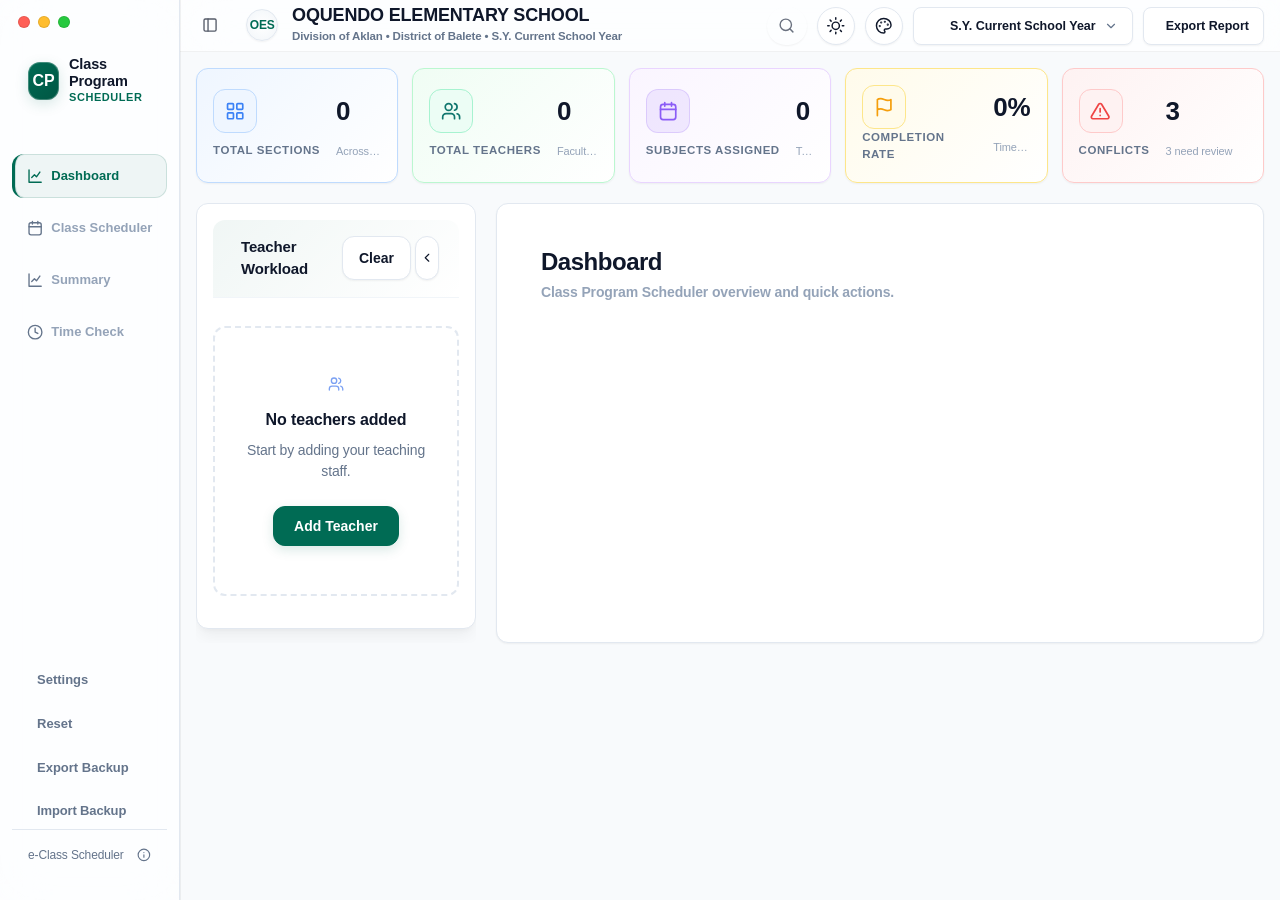
==== index.html @ a8f45502 "feat: add animated pwa update flow" ====
<!doctype html>
<html lang="en">
<head>
<meta charset="utf-8">
<meta name="viewport" content="width=device-width,initial-scale=1">
<title>Class Program Matrix</title>
<link rel="manifest" href="manifest.json">
<meta name="theme-color" content="#006b54">
<link rel="apple-touch-icon" href="icon-192.png">
<meta name="apple-mobile-web-app-capable" content="yes">
<meta name="apple-mobile-web-app-status-bar-style" content="black-translucent">
<link rel="preconnect" href="https://fonts.googleapis.com">
<link rel="preconnect" href="https://fonts.gstatic.com" crossorigin>
<link href="https://fonts.googleapis.com/css2?family=Outfit:wght@300;400;500;600;700;800;900&family=Plus+Jakarta+Sans:wght@300;400;500;600;700;800&display=swap" rel="stylesheet">
<link rel="stylesheet" href="css/style.css?v=3">
<link rel="stylesheet" href="css/onboarding.css?v=1">
</head>
<body><div id="toastHost"></div>
<div id="onboardingWizard" class="onboardingOverlay hidden">
  <div class="obCard">
    <div class="obProgress" id="obProgressBar"></div>
    <div class="obBody" id="obBody"></div>
    <div class="obFooter" id="obFooter"></div>
  </div>
</div>
<div id="floatingMenu" class="menu" onmouseenter="cancelMenuClose()" onmouseleave="scheduleMenuClose()"></div>
<div class="shell"><aside class="side"><div class="mac-window-controls"><div class="mac-dot mac-close" onclick="document.querySelector('.shell').classList.remove('sidebar-toggled')" style="cursor:pointer;" title="Close Sidebar"></div><div class="mac-dot mac-min"></div><div class="mac-dot mac-max"></div></div><div class="brandrow"><div class="brand">CP</div><div><div class="brandtitle">Class Program</div><div class="brandsub">Scheduler</div></div></div><nav id="nav"></nav><div class="sideActions"><button class="btn" onclick="openSettings()"><span id="iSettings"></span>Settings</button><button class="btn" onclick="openResetModal()"><span id="iReset"></span>Reset</button><button class="btn" onclick="exportData()"><span id="iExport"></span>Export Backup</button><label class="btn"><span id="iImport"></span>Import Backup<input type="file" accept="application/json" hidden onchange="importData(event)"></label></div><div class="appVersionBox" onclick="checkForUpdatesFlow()" style="padding: 16px; margin-top: 0; display: flex; align-items: center; justify-content: space-between; cursor: pointer; color: var(--text-muted); font-size: 12px; border-top: 1px solid var(--line); transition: color 0.2s;" onmouseover="this.style.color='var(--accent)'" onmouseout="this.style.color='var(--text-muted)'"><span>e-Class Scheduler <strong id="sidebarVersionText"></strong></span><svg viewBox="0 0 24 24" width="14" height="14" stroke="currentColor" stroke-width="2" fill="none" stroke-linecap="round" stroke-linejoin="round"><circle cx="12" cy="12" r="10"></circle><path d="M12 16v-4"></path><path d="M12 8h.01"></path></svg></div></aside>
<aside id="schedulerRail" class="schedulerRail"></aside>
<section style="overflow-y: auto; height: 100vh;"><header class="top schoolTopbar"><div class="schoolIdentity"><button class="mac-sidebar-toggle" onclick="document.querySelector('.shell').classList.toggle('sidebar-toggled')" title="Toggle Sidebar" style="background:transparent; border:none; color:var(--text); cursor:pointer; padding:6px; border-radius:6px; display:grid; place-items:center; margin-right:8px; opacity:0.7; transition:opacity 0.2s;"><svg viewBox="0 0 24 24" width="18" height="18" stroke="currentColor" stroke-width="2" fill="none" stroke-linecap="round" stroke-linejoin="round"><rect x="3" y="3" width="18" height="18" rx="2" ry="2"></rect><line x1="9" y1="3" x2="9" y2="21"></line></svg></button><div class="schoolSeal" id="schoolLogoMark" aria-hidden="true"><span>OES</span></div><div class="schoolText"><div class="school" id="schoolName"></div><div class="meta" id="schoolMeta"></div></div></div><div class="topActions schoolTopActions"><span id="autoSaveIndicator" class="autoSaveIndicator">Saved</span><input id="search" class="topSearchHidden" placeholder="Search current page..." oninput="applySearch()"><button id="themeToggleBtn" class="themeToggleBtn" onclick="toggleTheme()" title="Toggle Dark/Light Mode" aria-label="Toggle dark mode"><span id="themeIcon"></span></button><button id="paletteBtn" class="themeToggleBtn" onclick="openPersonalization()" title="Personalization Palette" aria-label="Personalization Palette"><span id="paletteIcon"><svg viewBox="0 0 24 24" fill="none" stroke="currentColor" stroke-width="2" stroke-linecap="round" stroke-linejoin="round" style="stroke:var(--text)"><circle cx="13.5" cy="6.5" r=".5" fill="currentColor"></circle><circle cx="17.5" cy="10.5" r=".5" fill="currentColor"></circle><circle cx="8.5" cy="7.5" r=".5" fill="currentColor"></circle><circle cx="6.5" cy="12.5" r=".5" fill="currentColor"></circle><path d="M12 2C6.5 2 2 6.5 2 12s4.5 10 10 10c.926 0 1.648-.746 1.648-1.688 0-.437-.18-.835-.437-1.125-.29-.289-.438-.652-.438-1.125a1.64 1.64 0 0 1 1.668-1.668h1.996c3.051 0 5.555-2.503 5.555-5.554C21.965 6.012 17.461 2 12 2z"></path></svg></span></button><div class="topSyWrap" id="topSchoolYearDropdown"><span id="iTopCalendar" class="topSyIcon"></span><button class="topSyBtn" onclick="toggleSchoolYearDropdown(event)"><span id="topSchoolYearLabel">S.Y. Current School Year</span><span class="topSyArrow"><svg viewBox="0 0 24 24" fill="none" stroke="currentColor" stroke-width="2" stroke-linecap="round" stroke-linejoin="round"><path d="m6 9 6 6 6-6"/></svg></span></button><div class="topSyMenu" id="topSchoolYearMenu"></div></div><button class="topExportBtn" onclick="window.print()" title="Export or print report"><span id="iTopExport" class="topExportIcon"></span>Export Report</button></div></header>
<main class="main"><div class="kpis" id="metrics"></div><div class="grid"><aside><div class="card panel"><div class="panelHead"><div class="panelTitle" style="display:flex;align-items:center;gap:6px;"><span id="iFaculty"></span><span class="wtText">Teacher Workload</span></div><div class="wtActions" style="display:flex;align-items:center;gap:4px;"><button class="btn wtClear" onclick="clearTeacher()">Clear</button><button class="btn wtToggle" style="padding:4px;width:24px;height:24px;display:flex;align-items:center;justify-content:center;" onclick="toggleWorkload()" title="Toggle Workload Panel"><svg viewBox="0 0 24 24" fill="none" stroke="currentColor" stroke-width="2" stroke-linecap="round" stroke-linejoin="round" style="width:16px;height:16px"><path d="m15 18-6-6 6-6"/></svg></button></div></div><div class="facultyList" id="faculty"></div></div><div style="height:14px"></div><div id="diagCard" class="card panel" style="display:none"><div class="panelTitle" style="margin-bottom:12px"><span id="iDiag"></span>Diagnostics</div><div id="diagnostics"></div></div></aside><section class="card"><div class="scheduleHead"><div><div class="scheduleTitle" id="viewTitle"></div><div class="scheduleSub" id="viewSub"></div></div><div id="viewControls"></div></div><div id="content" class="scroll"></div></section></div></main></section></div>
<div id="floatingBubbleMenu" class="floatingBubbleMenu"></div>

<div id="classModal" class="modal"><div class="modalPanel programModalPanel" style="max-width:520px">
  <div class="programModalHeader">
    <div class="programModalHeaderIcon" style="background:var(--accent)">
      <svg viewBox="0 0 24 24" fill="none" stroke="#fff" stroke-width="2" stroke-linecap="round" stroke-linejoin="round"><rect x="3" y="4" width="18" height="18" rx="2"/><path d="M16 2v4M8 2v4M3 10h18M8 14h.01M12 14h.01M16 14h.01M8 18h.01M12 18h.01M16 18h.01"/></svg>
    </div>
    <div class="programModalHeaderText">
      <h2 id="modalTitle">Add Scheduled Subject</h2>
      <p>Assign a subject and teacher to this time slot.</p>
    </div>
  </div>
  <div id="classNotice" class="classNotice"></div>
  <div class="programModalBody" style="padding-top:16px; overflow: visible;">
    <div class="formGrid"><label class="label">Subject<select id="mSub" class="input"></select></label><label class="label">Teacher<select id="mTeach" class="input"></select></label></div>
    <div class="contextHidden"><select id="mGrade" class="input"></select><select id="mSlot" class="input"></select><select id="mDay" class="input"><option value="master">Master</option></select><select id="mSec" class="input"></select></div>
  </div>
  <div class="programModalFooter"><button class="btn" onclick="closeClassModal()">Cancel</button><button class="btn primary" onclick="saveClass()">Save Subject</button></div>
</div></div>


<div id="subjectModal" class="modal" style="z-index: 1300 !important;"><div class="modalPanel programModalPanel" style="max-width:500px">
  <div class="programModalHeader">
    <div class="programModalHeaderIcon" style="background:#8b5cf6">
      <svg viewBox="0 0 24 24" fill="none" stroke="#fff" stroke-width="2" stroke-linecap="round" stroke-linejoin="round"><path d="M4 19.5A2.5 2.5 0 0 1 6.5 17H20"/><path d="M4 4.5A2.5 2.5 0 0 1 6.5 2H20v20H6.5A2.5 2.5 0 0 1 4 19.5z"/></svg>
    </div>
    <div class="programModalHeaderText">
      <h2 id="subjectModalTitle">Add Subject</h2>
      <p>Define a subject and set which grade levels it applies to.</p>
    </div>
  </div>
  <div class="programModalBody">
    <div>
      <div class="programModalSectionLabel">Subject Details</div>
      <div style="margin-top:12px"><label class="label">Subject Name<input id="subjectNameModalInput" class="input" placeholder="e.g. MATHEMATICS"></label></div>
    </div>
    <div>
      <div class="programModalSectionLabel">Applicable Levels</div>
      <div class="subjectTagChecks" style="margin-top:12px; display:flex; flex-wrap:wrap; gap:16px;"><label style="display:flex; align-items:center; gap:6px; font-size:13.5px; font-weight:700; cursor:pointer;"><input id="subjectModalTag_Kinder" type="checkbox" style="width:16px !important; height:16px !important; accent-color:var(--accent); cursor:pointer;"> Kinder</label><label style="display:flex; align-items:center; gap:6px; font-size:13.5px; font-weight:700; cursor:pointer;"><input id="subjectModalTag_ES" type="checkbox" style="width:16px !important; height:16px !important; accent-color:var(--accent); cursor:pointer;"> ES</label><label style="display:flex; align-items:center; gap:6px; font-size:13.5px; font-weight:700; cursor:pointer;"><input id="subjectModalTag_JHS" type="checkbox" style="width:16px !important; height:16px !important; accent-color:var(--accent); cursor:pointer;"> JHS</label><label style="display:flex; align-items:center; gap:6px; font-size:13.5px; font-weight:700; cursor:pointer;"><input id="subjectModalTag_SHS" type="checkbox" style="width:16px !important; height:16px !important; accent-color:var(--accent); cursor:pointer;"> SHS</label></div>
      <div class="programModalNote" style="margin-top:12px;display:flex">Γôÿ Only the selected level tags will be used when filtering subjects in the schedule matrix. Leave all unchecked to show in all levels.</div>
    </div>
  </div>
  <div class="programModalFooter"><button class="btn" onclick="closeSubjectModal()">Cancel</button><button class="btn primary" onclick="saveSubjectModal()">Save Subject</button></div>
</div></div>
<div id="teacherModal" class="modal"><div class="modalPanel programModalPanel teacherModalPanel">
  <div class="programModalHeader">
    <div class="programModalHeaderIcon" style="background:#0284c7">
      <svg viewBox="0 0 24 24" fill="none" stroke="#fff" stroke-width="2" stroke-linecap="round" stroke-linejoin="round"><path d="M16 21v-2a4 4 0 0 0-4-4H6a4 4 0 0 0-4 4v2"/><circle cx="9" cy="7" r="4"/><path d="M22 21v-2a4 4 0 0 0-3-3.87"/><path d="M16 3.13a4 4 0 0 1 0 7.75"/></svg>
    </div>
    <div class="programModalHeaderText">
      <h2 id="teacherModalTitle">Add Teacher</h2>
      <p>Enter teacher details and select a profile color.</p>
    </div>
  </div>
  <div class="programModalBody">
    <div>
      <div class="programModalSectionLabel">Teacher Info</div>
      <div class="formGrid" style="grid-template-columns:1fr;margin-top:12px">
        <label class="label"><div>Teacher Name <span class="requiredMark">*</span></div><input id="teacherNameInput" class="input" placeholder="e.g. JOHN RUSSELL GUADALUPE" oninput="updateTeacherAvatarPreview()"></label>
        <label class="label"><div>Teaching Position <span class="requiredMark">*</span></div>
          <select id="teacherPositionInput" class="input">
            <option value="">Select Position...</option>
            <optgroup label="Teacher">
              <option value="Teacher I">Teacher I</option>
              <option value="Teacher II">Teacher II</option>
              <option value="Teacher III">Teacher III</option>
              <option value="Teacher IV">Teacher IV</option>
              <option value="Teacher V">Teacher V</option>
              <option value="Teacher VI">Teacher VI</option>
              <option value="Teacher VII">Teacher VII</option>
            </optgroup>
            <optgroup label="Master Teacher">
              <option value="Master Teacher I">Master Teacher I</option>
              <option value="Master Teacher II">Master Teacher II</option>
              <option value="Master Teacher III">Master Teacher III</option>
              <option value="Master Teacher IV">Master Teacher IV</option>
              <option value="Master Teacher V">Master Teacher V</option>
            </optgroup>
            <optgroup label="Special Education (SPED) Teacher">
              <option value="SPED Teacher I">SPED Teacher I</option>
              <option value="SPED Teacher II">SPED Teacher II</option>
              <option value="SPED Teacher III">SPED Teacher III</option>
              <option value="SPED Teacher IV">SPED Teacher IV</option>
            </optgroup>
            <optgroup label="Special Science Teacher">
              <option value="Special Science Teacher I">Special Science Teacher I</option>
            </optgroup>
            <optgroup label="Head Teacher">
              <option value="Head Teacher I">Head Teacher I</option>
              <option value="Head Teacher II">Head Teacher II</option>
              <option value="Head Teacher III">Head Teacher III</option>
              <option value="Head Teacher IV">Head Teacher IV</option>
              <option value="Head Teacher V">Head Teacher V</option>
              <option value="Head Teacher VI">Head Teacher VI</option>
            </optgroup>
          </select>
        </label>
        <label class="label"><div>Room</div><input id="teacherRoomInput" class="input" placeholder="e.g. Grade 4 / ICT Room"></label>
        <label class="label" title="Subjects previously taught can also be encoded here to improve recommendations."><div>Subject Specializations <span style="cursor:help; font-size:12px; color:var(--text-muted)" title="Subjects previously taught can also be encoded here to improve recommendations.">Γä╣∩╕Å</span></div><input id="teacherSpecializationsInput" class="input" placeholder="e.g. Math, Science (comma separated)"></label>
      </div>
      <div style="margin-top:12px; padding:12px; background:var(--bg); border-radius:var(--radius); border:1px solid var(--line);">
        <div style="font-size:12px; font-weight:600; margin-bottom:4px; color:var(--text-muted)">Auto-Learned Teaching History</div>
        <div id="teacherHistoryDisplay" style="font-size:13px; color:var(--text); line-height:1.4">No history yet. Subjects will appear here automatically when assigned.</div>
      </div>
    </div>
    <div>
      <div class="programModalSectionLabel">Profile Color</div>
      <div style="margin-top:12px"><div class="teacherColorChoices" id="teacherColorChoices"></div></div>
    </div>
    <div class="teacherAvatarPreview">
      <div id="teacherAvatarPreview" class="teacherAvatarBig" style="background:#0f766e">--</div>
      <div><b>Profile icon preview</b><div class="muted">Auto-generated from teacher initials. Select a color circle or choose a custom color.</div></div>
    </div>
  </div>
  <div class="programModalFooter"><button class="btn" onclick="closeTeacherModal()">Cancel</button><button class="btn primary" onclick="saveTeacherProfile()">Save Teacher</button></div>
</div></div>
<div id="programModal" class="modal"><div class="modalPanel programModalPanel">
  <div class="programModalHeader">
    <div class="programModalHeaderIcon"><svg viewBox="0 0 24 24" fill="none" stroke="#fff" stroke-width="2" stroke-linecap="round" stroke-linejoin="round"><rect x="3" y="4" width="18" height="18" rx="2"/><path d="M16 2v4M8 2v4M3 10h18"/></svg></div>
    <div class="programModalHeaderText">
      <h2 id="programModalTitle">Add Class Program</h2>
      <p>Configure the schedule type, grade level, and time slot group for this program.</p>
    </div>
  </div>
  <div class="programModalBody">
    <div>
      <div class="programModalSectionLabel">Basic Info</div>
      <div class="formGrid" style="margin-top:12px">
        <label class="label" style="grid-column:1/-1">Program Name<input id="pName" class="input" placeholder="e.g. Grade 4 Class Program"></label>
        <label class="label">Schedule Type<select id="pType" class="input" onchange="updateProgramForm()"><option value="single">Single Grade Program</option><option value="multi_section">Single Grade with Multiple Sections</option><option value="multigrade">Multigrade Program</option><option value="kindergarten">Kindergarten Program</option><option value="custom">Custom Program</option></select></label>
        <label class="label">Time Slot Group<select id="pGroup" class="input"><option value="kinder">Kindergarten</option><option value="g12">Grades 1ΓÇô2</option><option value="g36">Grades 3ΓÇô6</option></select></label>
        <label class="label" id="pSingleGradeWrap" style="grid-column:1/-1">Grade Level<select id="pGrade" class="input" onchange="updateProgramForm()"></select></label>
      </div>
    </div>
    <div id="pMultiGradeWrap" style="display:none">
      <div class="programModalSectionLabel">Grade Levels</div>
      <div id="pGrades" class="checkPanel" style="margin-top:12px"></div>
    </div>
    <div id="pSectionWrap" style="display:none">
      <div class="programModalSectionLabel">Sections</div>
      <div id="pSections" class="checkPanel" style="margin-top:12px"></div>
    </div>
    <div>
      <div class="programModalSectionLabel">Load Settings</div>
      <label class="programLoadToggleCard" style="margin-top:12px">
        <input id="pLoadCount" type="checkbox" checked>
        <div class="programLoadToggleCheckmark"><svg viewBox="0 0 24 24" fill="none" stroke="#fff" stroke-width="3" stroke-linecap="round" stroke-linejoin="round"><polyline points="20 6 9 17 4 12"/></svg></div>
        <div class="programLoadToggleText">
          <b>Count in Teaching Load Summary</b>
          <span>Turn this off for learner-facing copied programs to avoid duplicate teaching load and false conflicts.</span>
        </div>
      </label>
    </div>
    <div id="pNote" class="programModalNote" style="display:none"></div>
  </div>
  <div class="programModalFooter">
    <button class="btn" onclick="closeProgramModal()">Cancel</button>
    <button id="pSaveBtn" class="btn primary" onclick="saveProgram()">Create Program</button>
  </div>
</div></div>
<div id="slotModal" class="modal"><div class="modalPanel programModalPanel" style="max-width:580px">
  <div class="programModalHeader">
    <div class="programModalHeaderIcon" style="background:#f59e0b">
      <svg viewBox="0 0 24 24" fill="none" stroke="#fff" stroke-width="2" stroke-linecap="round" stroke-linejoin="round"><circle cx="12" cy="12" r="10"/><path d="M12 6v6l4 2"/></svg>
    </div>
    <div class="programModalHeaderText">
      <h2>Edit Time Slot</h2>
      <p>Set the start time, duration, label, type, and group for this slot.</p>
    </div>
  </div>
  <div class="programModalBody">
    <div>
      <div class="programModalSectionLabel">Schedule</div>
      <div class="formGrid" style="margin-top:12px">
        <label class="label">Start Time<input id="slotStart" class="input" type="time" onchange="updateSlotEndPreview()"></label>
        <label class="label">Duration (Minutes)<input id="slotMins" class="input" type="number" min="1" step="1" onchange="updateSlotEndPreview()" oninput="updateSlotEndPreview()"></label>
        <div id="slotEndPreview" class="programModalNote" style="grid-column:1/-1;display:flex">Γôÿ End time will be generated automatically from Start Time and Duration.</div>
      </div>
    </div>
    <div>
      <div class="programModalSectionLabel">Details</div>
      <div class="formGrid" style="margin-top:12px">
        <label class="label" style="grid-column:1/-1">Activity Label<input id="slotLabel" class="input" placeholder="e.g. HEALTH BREAK, LUNCH, DISMISSAL TIME"></label>
        <label class="label">Type<select id="slotType" class="input"><option value="academic">academic</option><option value="universal">universal</option></select></label>
        <label class="label">Group<select id="slotGroup" class="input"><option value="all">all</option><option value="kinder">kinder</option><option value="g12">g12</option><option value="g36">g36</option></select></label>
      </div>
    </div>
    <div class="programModalNote" style="display:flex">Γôÿ For universal slots, the Activity Label is displayed across the full matrix row for all grades.</div>
  </div>
  <div class="programModalFooter"><button class="btn" onclick="closeSlotModal()">Cancel</button><button class="btn primary" onclick="saveSlotEdit()">Save Time Slot</button></div>
</div></div>
<div id="resetModal" class="modal"><div class="modalPanel programModalPanel" style="max-width:520px">
  <div class="programModalHeader">
    <div class="programModalHeaderIcon" style="background:var(--danger)">
      <svg viewBox="0 0 24 24" fill="none" stroke="#fff" stroke-width="2" stroke-linecap="round" stroke-linejoin="round"><path d="M10.3 3.9 1.8 18a2 2 0 0 0 1.7 3h17a2 2 0 0 0 1.7-3L13.7 3.9a2 2 0 0 0-3.4 0z"/><path d="M12 9v4M12 17h.01"/></svg>
    </div>
    <div class="programModalHeaderText">
      <h2>Reset Options</h2>
      <p>Choose what to clear. This action cannot be undone without a backup.</p>
    </div>
  </div>
  <div class="programModalBody">
    <div class="programModalNote" style="display:flex">Γôÿ This version starts blank. Restore previous data using Import Backup.</div>
    <div class="resetGrid" style="margin-top:4px">
      <button class="resetOption" onclick="confirmResetScheduleOnly()"><b>Reset Schedule Only</b><p class="muted">Clears scheduled subjects only. Keeps teachers, subjects, time slots, school profile, sections, and advisers.</p></button>
      <button class="resetOption" onclick="confirmResetAllBlank()"><b class="danger">Reset All to Blank</b><p class="muted">Clears all app data and returns to the blank starter setup.</p></button>
    </div>
  </div>
  <div class="programModalFooter"><button class="btn" onclick="closeResetModal()">Close</button></div>
</div></div>

<div id="combineModal" class="modal"><div class="modalPanel programModalPanel" style="max-width:560px">
  <div class="programModalHeader">
    <div class="programModalHeaderIcon" style="background:#65a30d">
      <svg viewBox="0 0 24 24" fill="none" stroke="#fff" stroke-width="2" stroke-linecap="round" stroke-linejoin="round"><path d="M8 6H5a2 2 0 0 0-2 2v10a2 2 0 0 0 2 2h14a2 2 0 0 0 2-2V8a2 2 0 0 0-2-2h-3"/><rect x="8" y="2" width="8" height="6" rx="1"/></svg>
    </div>
    <div class="programModalHeaderText">
      <h2>Combine Classes</h2>
      <p>Merge selected programs into a new master class program.</p>
    </div>
  </div>
  <div class="programModalBody">
    <div class="programModalNote" style="display:flex">Γôÿ Subjects and teachers are copied exactly. Source programs will be set to Display Only to avoid duplicate teaching load.</div>
    <div>
      <div class="programModalSectionLabel">New Program</div>
      <div style="margin-top:12px"><label class="label">New Program Name<input id="combineName" class="input" placeholder="e.g. Grades 3ΓÇô6 Master Program"></label></div>
    </div>
    <div>
      <div class="programModalSectionLabel">Programs to Combine</div>
      <div id="combineProgramList" class="combineProgramList" style="margin-top:12px"></div>
    </div>
    <div>
      <div class="programModalSectionLabel">Load Settings</div>
      <label class="programLoadToggleCard" style="margin-top:12px">
        <input id="combineCountLoad" type="checkbox" checked>
        <div class="programLoadToggleCheckmark"><svg viewBox="0 0 24 24" fill="none" stroke="#fff" stroke-width="3" stroke-linecap="round" stroke-linejoin="round"><polyline points="20 6 9 17 4 12"/></svg></div>
        <div class="programLoadToggleText">
          <b>Count combined program in Teaching Load Summary</b>
          <span>Recommended ON for the new master program. Selected source programs will become Display Only.</span>
        </div>
      </label>
    </div>
  </div>
  <div class="programModalFooter"><button class="btn" onclick="closeCombineModal()">Cancel</button><button class="btn primary" onclick="saveCombineClasses()">Combine Classes</button></div>
</div></div>
<div id="settingsModal" class="modal"><div class="modalPanel settingsModalPanel"><div class="settingsHeader"><div class="settingsHeaderTitle"><h2>Administration</h2><span>Manage school profile, teachers, subjects, sections, advisers, and program advisers.</span></div><button class="btn" onclick="closeSettings()">Close</button></div><div class="settingsTabs"><div id="settingsNav" class="settingsNav"></div><div id="settingsContent" class="settingsBody"></div></div></div></div>
<div id="confirmModal" class="modal"><div class="modalPanel programModalPanel" style="max-width:420px">
  <div class="programModalHeader">
    <div class="programModalHeaderIcon" style="background:var(--danger)" id="confirmIcon">
      <svg viewBox="0 0 24 24" fill="none" stroke="#fff" stroke-width="2" stroke-linecap="round" stroke-linejoin="round"><path d="M10.3 3.9 1.8 18a2 2 0 0 0 1.7 3h17a2 2 0 0 0 1.7-3L13.7 3.9a2 2 0 0 0-3.4 0z"/><path d="M12 9v4M12 17h.01"/></svg>
    </div>
    <div class="programModalHeaderText">
      <h2 id="confirmTitle">Confirm</h2>
      <p id="confirmMessage" class="muted" style="margin-top:4px"></p>
    </div>
  </div>
  <div class="programModalFooter"><button class="btn" onclick="closeConfirm()">Cancel</button><button class="btn danger" onclick="runConfirm()">Continue</button></div>
</div></div>
<div id="cropModal" class="modal"><div class="modalPanel programModalPanel" style="max-width:440px">
  <div class="programModalHeader">
    <div class="programModalHeaderIcon" style="background:#0f766e">
      <svg viewBox="0 0 24 24" fill="none" stroke="#fff" stroke-width="2" stroke-linecap="round" stroke-linejoin="round"><path d="M6 2v14a2 2 0 0 0 2 2h14"/><path d="M18 22V8a2 2 0 0 0-2-2H2"/></svg>
    </div>
    <div class="programModalHeaderText">
      <h2>Crop Image</h2>
      <p>Adjust the frame to crop your school logo (1:1 aspect ratio).</p>
    </div>
  </div>
  <div class="programModalBody" style="display:flex;justify-content:center;align-items:center;background:#f1f5f9;padding:16px;border-radius:12px;margin-top:12px;user-select:none;touch-action:none;">
    <div class="cropContainer" id="cropContainer">
      <img id="cropImg" src="" alt="Crop Image" draggable="false">
      <div class="cropOverlay"></div>
      <div class="cropBox" id="cropBox">
        <div class="cropHandle nw" data-dir="nw"></div>
        <div class="cropHandle ne" data-dir="ne"></div>
        <div class="cropHandle sw" data-dir="sw"></div>
        <div class="cropHandle se" data-dir="se"></div>
      </div>
    </div>
  </div>
  <div class="programModalFooter"><button class="btn" onclick="closeCropModal()">Cancel</button><button class="btn primary" onclick="runCrop()">Crop & Save</button></div>
</div></div>
<div id="whatsNewModal" class="modal"><div class="modalPanel programModalPanel" style="max-width:500px">
  <div class="programModalHeader">
    <div class="programModalHeaderIcon" style="background:#0ea5e9">
      <svg viewBox="0 0 24 24" fill="none" stroke="#fff" stroke-width="2" stroke-linecap="round" stroke-linejoin="round"><path d="M21 15a2 2 0 0 1-2 2H7l-4 4V5a2 2 0 0 1 2-2h14a2 2 0 0 1 2 2z"></path><line x1="9" y1="10" x2="15" y2="10"></line><line x1="12" y1="7" x2="12" y2="13"></line></svg>
    </div>
    <div class="programModalHeaderText">
      <h2>What's New!</h2>
      <p>Here are the latest updates to e-Class Scheduler.</p>
    </div>
  </div>
  <div class="programModalBody" id="whatsNewContent" style="max-height:60vh; overflow-y:auto; padding:0 24px 24px 24px;">
    <!-- Rendered dynamically -->
  </div>
  <div class="programModalFooter"><button class="btn primary" style="width:100%" onclick="closeWhatsNewModal()">Awesome, let's go!</button></div>
</div></div>
<div id="updateCheckModal" class="modal">
  <div class="modalPanel programModalPanel" style="max-width:360px; text-align:center; padding:32px 24px;">
    <div id="updateCheckState-loading" style="display:flex; flex-direction:column; align-items:center; gap:16px;">
      <div class="spinner-ring"></div>
      <h3 style="margin:0; font-size:16px; color:var(--text);">Checking for updates...</h3>
    </div>
    
    <div id="updateCheckState-found" style="display:none; flex-direction:column; align-items:center; gap:16px;">
      <div style="background:var(--accent); color:#fff; width:48px; height:48px; border-radius:50%; display:grid; place-items:center;">
        <svg viewBox="0 0 24 24" fill="none" stroke="currentColor" stroke-width="2.5" width="24" height="24" stroke-linecap="round" stroke-linejoin="round"><path d="M21 15v4a2 2 0 0 1-2 2H5a2 2 0 0 1-2-2v-4"></path><polyline points="17 8 12 3 7 8"></polyline><line x1="12" y1="3" x2="12" y2="15"></line></svg>
      </div>
      <div>
        <h3 style="margin:0; font-size:18px; color:var(--text);">Update Available!</h3>
        <p style="margin:8px 0 0 0; font-size:14px; color:var(--text-muted);">A new version (<span id="updateFoundVersion"></span>) is ready.</p>
      </div>
      <button class="btn primary" style="width:100%;" onclick="applyFakeUpdate()">Apply Update</button>
      <button class="btn" style="width:100%; border:none;" onclick="closeUpdateCheckModal()">Cancel</button>
    </div>

    <div id="updateCheckState-installing" style="display:none; flex-direction:column; align-items:center; gap:16px;">
      <div style="width:100%; max-width:240px;">
        <h3 style="margin:0 0 12px 0; font-size:16px; color:var(--text);">Installing...</h3>
        <div class="install-progress-bg">
          <div class="install-progress-bar" id="fakeInstallBar"></div>
        </div>
      </div>
    </div>

    <div id="updateCheckState-uptodate" style="display:none; flex-direction:column; align-items:center; gap:16px;">
      <div style="background:#10b981; color:#fff; width:48px; height:48px; border-radius:50%; display:grid; place-items:center;">
        <svg viewBox="0 0 24 24" fill="none" stroke="currentColor" stroke-width="3" width="24" height="24" stroke-linecap="round" stroke-linejoin="round"><polyline points="20 6 9 17 4 12"></polyline></svg>
      </div>
      <div>
        <h3 style="margin:0; font-size:18px; color:var(--text);">Up to date!</h3>
        <p style="margin:8px 0 0 0; font-size:14px; color:var(--text-muted);">You are running the latest version.</p>
      </div>
    </div>
  </div>
</div>
<div id="updatePrompt" style="display:none; position:fixed; bottom:24px; right:24px; background:var(--panel); border:1px solid var(--line); border-radius:12px; padding:16px; box-shadow:var(--shadow-lg); z-index:10000; flex-direction:column; gap:12px; max-width:320px; animation:obFadeIn 0.3s ease;">
  <div style="display:flex; align-items:center; gap:8px; color:var(--text); font-weight:700; font-size:15px;">
    <svg viewBox="0 0 24 24" width="20" height="20" stroke="var(--accent)" stroke-width="2.5" fill="none" stroke-linecap="round" stroke-linejoin="round"><path d="M21 15v4a2 2 0 0 1-2 2H5a2 2 0 0 1-2-2v-4"></path><polyline points="17 8 12 3 7 8"></polyline><line x1="12" y1="3" x2="12" y2="15"></line></svg>
    Update Available!
  </div>
  <div style="font-size:13px; color:var(--text-muted); line-height:1.4;">A new version of e-Class Scheduler is ready to install.</div>
  <div style="display:flex; gap:8px; margin-top:4px;">
    <button class="btn" style="flex:1; height:36px; font-size:13px;" onclick="document.getElementById('updatePrompt').style.display='none'">Later</button>
    <button class="btn primary" style="flex:1; height:36px; font-size:13px;" id="updateNowBtn">Update Now</button>
  </div>
</div>

<script src="js/utils.js"></script>
<script src="js/state.js"></script>
<script src="js/components.js"></script>
<script src="js/modals.js"></script>
<script src="js/onboarding.js"></script>
<script src="js/app.js"></script>
<script>
let newWorker;
document.getElementById('updateNowBtn').addEventListener('click', () => {
  if (newWorker) newWorker.postMessage({ type: 'SKIP_WAITING' });
});

if ('serviceWorker' in navigator) {
  window.addEventListener('load', () => {
    navigator.serviceWorker.register('./service-worker.js')
      .then((reg) => {
        reg.addEventListener('updatefound', () => {
          newWorker = reg.installing;
          newWorker.addEventListener('statechange', () => {
            if (newWorker.state === 'installed' && navigator.serviceWorker.controller) {
              document.getElementById('updatePrompt').style.display = 'flex';
            }
          });
        });
      })
      .catch((err) => console.log('Service Worker Registration Failed', err));

    let refreshing;
    navigator.serviceWorker.addEventListener('controllerchange', () => {
      if (refreshing) return;
      window.location.reload();
      refreshing = true;
    });
  });
}
</script></body></html>
---- css/style.css ----
:root {
  /* Fonts */
  --font-title: -apple-system, BlinkMacSystemFont, "SF Pro Display", "Segoe UI", Roboto, Helvetica, Arial, sans-serif;
  --font-body: -apple-system, BlinkMacSystemFont, "SF Pro Text", "Segoe UI", Roboto, Helvetica, Arial, sans-serif;

  /* Colors - Light Theme Default */
  --bg: #f8fafc;
  --panel: #ffffff;
  --panel-glass: rgba(255, 255, 255, 0.7);
  --line: #e2e8f0;
  --line-light: #f1f5f9;
  --text: #0f172a;
  --text-muted: #64748b;
  --text-muted2: #94a3b8;
  
  --accent: #006b54;
  --accent-hover: #005643;
  --accent-light: rgba(0, 107, 84, 0.06);
  --accent-glow: rgba(0, 107, 84, 0.15);

  --danger: #ef4444;
  --danger-bg: #fef2f2;
  --danger-border: #fecaca;
  --danger-text: #991b1b;

  --success: #10b981;
  --success-bg: #ecfdf5;
  --success-border: #a7f3d0;
  --success-text: #065f46;

  --warning: #f59e0b;
  --warning-bg: #fffbeb;
  --warning-border: #fde68a;
  --warning-text: #92400e;

  --info: #3b82f6;
  --info-bg: #eff6ff;
  --info-border: #bfdbfe;
  --info-text: #1e40af;

  /* KPI Card Colors (Light) */
  --bg-teachers: linear-gradient(135deg, #f0fdf4, #ffffff);
  --border-teachers: #bbf7d0;
  --bg-subjects: linear-gradient(135deg, #eff6ff, #ffffff);
  --border-subjects: #bfdbfe;
  --bg-scheduled: linear-gradient(135deg, #faf5ff, #ffffff);
  --border-scheduled: #e9d5ff;
  --bg-conflicts: linear-gradient(135deg, #fef2f2, #ffffff);
  --border-conflicts: #fecaca;
  --bg-avgload: linear-gradient(135deg, #fffbeb, #ffffff);
  --border-avgload: #fde68a;

  /* Shadows */
  --shadow-sm: 0 1px 2px 0 rgba(0, 0, 0, 0.05);
  --shadow: 0 4px 6px -1px rgba(0, 0, 0, 0.05), 0 2px 4px -2px rgba(0, 0, 0, 0.05);
  --shadow-md: 0 10px 15px -3px rgba(0, 0, 0, 0.05), 0 4px 6px -4px rgba(0, 0, 0, 0.05);
  --shadow-lg: 0 20px 25px -5px rgba(0, 0, 0, 0.05), 0 8px 10px -6px rgba(0, 0, 0, 0.05);
  
  --radius-sm: 8px;
  --radius-md: 12px;
  --radius-lg: 16px;
  --radius-xl: 24px;
}

body.dark-theme {
  /* Colors - Dark Theme Override */
  --bg: #090d16;
  --panel: #0f172a;
  --panel-glass: rgba(15, 23, 42, 0.7);
  --line: #1e293b;
  --line-light: #1e293b;
  --text: #f8fafc;
  --text-muted: #94a3b8;
  --text-muted2: #475569;

  --accent: #10b981;
  --accent-hover: #34d399;
  --accent-light: rgba(16, 185, 129, 0.15);
  --accent-glow: rgba(16, 185, 129, 0.3);

  --danger: #f87171;
  --danger-bg: #1e1b1b;
  --danger-border: #7f1d1d;
  --danger-text: #fca5a5;

  --success: #34d399;
  --success-bg: #064e3b;
  --success-border: #065f46;
  --success-text: #a7f3d0;

  --warning: #fbbf24;
  --warning-bg: #78350f;
  --warning-border: #92400e;
  --warning-text: #fde68a;

  --info: #60a5fa;
  --info-bg: #1e3a8a;
  --info-border: #1d4ed8;
  --info-text: #dbeafe;

  /* KPI Card Colors (Dark) */
  --bg-teachers: linear-gradient(135deg, #022c22, #0f172a);
  --border-teachers: #065f46;
  --bg-subjects: linear-gradient(135deg, #172554, #0f172a);
  --border-subjects: #1e40af;
  --bg-scheduled: linear-gradient(135deg, #3b0764, #0f172a);
  --border-scheduled: #581c87;
  --bg-conflicts: linear-gradient(135deg, #450a0a, #0f172a);
  --border-conflicts: #7f1d1d;
  --bg-avgload: linear-gradient(135deg, #451a03, #0f172a);
  --border-avgload: #78350f;

  /* Shadows */
  --shadow-sm: 0 1px 2px 0 rgba(0, 0, 0, 0.2);
  --shadow: 0 4px 6px -1px rgba(0, 0, 0, 0.3), 0 2px 4px -2px rgba(0, 0, 0, 0.3);
  --shadow-md: 0 10px 15px -3px rgba(0, 0, 0, 0.4), 0 4px 6px -4px rgba(0, 0, 0, 0.4);
  --shadow-lg: 0 20px 25px -5px rgba(0, 0, 0, 0.5), 0 8px 10px -6px rgba(0, 0, 0, 0.5);
}

/* ========================================================= */
/*                   PERSONALIZATION THEMES                  */
/* ========================================================= */

body.theme-flower-rose {
  --accent: #e11d48; --accent-hover: #be123c; 
  --accent-light: rgba(225, 29, 72, 0.10); --accent-glow: rgba(225, 29, 72, 0.25);
}

body.theme-flower-lavender {
  --accent: #7c3aed; --accent-hover: #6d28d9; 
  --accent-light: rgba(124, 58, 237, 0.10); --accent-glow: rgba(124, 58, 237, 0.25);
}

body.theme-animal-bear {
  --accent: #78350f; --accent-hover: #451a03; 
  --accent-light: rgba(120, 53, 15, 0.10); --accent-glow: rgba(120, 53, 15, 0.25);
}

body.theme-animal-dolphin {
  --accent: #0d9488; --accent-hover: #0f766e; 
  --accent-light: rgba(13, 148, 136, 0.10); --accent-glow: rgba(13, 148, 136, 0.25);
}

body.theme-season-spring {
  --accent: #65a30d; --accent-hover: #4d7c0f; 
  --accent-light: rgba(101, 163, 13, 0.10); --accent-glow: rgba(101, 163, 13, 0.25);
}

body.theme-season-summer {
  --accent: #d97706; --accent-hover: #b45309; 
  --accent-light: rgba(217, 119, 6, 0.10); --accent-glow: rgba(217, 119, 6, 0.25);
}

body.theme-season-autumn {
  --accent: #c2410c; --accent-hover: #9a3412; 
  --accent-light: rgba(194, 65, 12, 0.10); --accent-glow: rgba(194, 65, 12, 0.25);
}

body.theme-season-winter {
  --accent: #0284c7; --accent-hover: #0369a1; 
  --accent-light: rgba(2, 132, 199, 0.10); --accent-glow: rgba(2, 132, 199, 0.25);
}


/* Base Styles */
* {
  box-sizing: border-box;
  margin: 0;
  padding: 0;
}
body {
  font-family: var(--font-body);
  background: var(--bg);
  color: var(--text);
  font-size: 14px;
  line-height: 1.5;
  letter-spacing: -0.01em;
  overflow: hidden;
  height: 100vh;
  transition: background-color 0.3s ease, color 0.3s ease;
}
button, input, select, textarea {
  font-family: inherit;
  font-size: inherit;
  color: inherit;
  background: transparent;
  border: 0;
}
button {
  cursor: pointer;
}
input, select {
  width: 100%;
  height: 38px;
  border: 1px solid var(--line);
  border-radius: var(--radius-sm);
  padding: 0 12px;
  background: var(--panel);
  color: var(--text);
  font-family: var(--font-body);
  font-size: 13.5px;
  box-shadow: var(--shadow-sm);
  transition: border-color 0.2s, box-shadow 0.2s;
}
input:focus, select:focus {
  outline: none;
  border-color: var(--accent);
  box-shadow: 0 0 0 3px var(--accent-glow);
}
select {
  appearance: none;
  -webkit-appearance: none;
  background-image: url("data:image/svg+xml;charset=UTF-8,%3csvg xmlns='http://www.w3.org/2000/svg' viewBox='0 0 24 24' fill='none' stroke='%2364748b' stroke-width='2' stroke-linecap='round' stroke-linejoin='round'%3e%3cpolyline points='6 9 12 15 18 9'%3e%3c/polyline%3e%3c/svg%3e");
  background-repeat: no-repeat;
  background-position: right 12px center;
  background-size: 16px;
  padding-right: 40px;
  cursor: pointer;
}

/* Layout Structures */
.shell {
  display: grid;
  grid-template-columns: 270px 1fr;
  height: 100vh;
  overflow: hidden;
}
@media (min-width: 901px) {
  .shell.schedulerRailMode {
    grid-template-columns: 270px 250px 1fr !important;
  }
  .shell.schedulerRailCollapsed {
    grid-template-columns: 270px 72px 1fr !important;
  }
}

/* Sidebar Styling Redesign */
.side {
    position: relative;
    height: 100vh;
    background: var(--panel-glass) !important;
    backdrop-filter: blur(24px) saturate(180%);
    -webkit-backdrop-filter: blur(24px) saturate(180%);
    color: var(--text);
    border-right: 1px solid var(--line);
  padding: 40px 12px 20px !important; /* increased top padding for window controls */
  display: flex !important;
  flex-direction: column !important;
  overflow-y: auto;
  overflow-x: hidden;
  box-shadow: 1px 0 0 rgba(0,0,0,0.05);
  z-index: 60;
}
.brandrow {
  display: flex;
  gap: 10px;
  align-items: center;
  margin-bottom: 32px !important;
  padding: 0 4px;
}
.brand {
  width: 38px !important;
  height: 38px !important;
  border-radius: var(--radius-md) !important;
  background: linear-gradient(135deg, var(--accent), var(--accent-hover)) !important;
  color: #ffffff !important;
  display: grid;
  place-items: center;
  font-family: var(--font-title);
  font-weight: 900 !important;
  font-size: 16px !important;
  box-shadow: 0 4px 14px var(--accent-glow), inset 0 0 0 1px rgba(255, 255, 255, 0.25) !important;
  transition: transform 0.3s ease;
}
.side:hover .brand {
  transform: rotate(5deg) scale(1.05);
}
.brandtitle {
    color: var(--text) !important;
    font-family: var(--font-title);
    font-weight: 800 !important;
    font-size: 14.5px !important;
    line-height: 1.15 !important;
    letter-spacing: -0.01em;
  }
.brandsub {
  font-size: 11px !important;
  color: var(--accent) !important;
  font-weight: 800 !important;
  letter-spacing: 0.05em;
  text-transform: uppercase;
}

#nav {
  display: grid !important;
  gap: 8px !important;
  margin-bottom: auto;
}
.nav {
  height: 44px !important;
  padding: 0 12px !important;
  border-radius: var(--radius-md) !important;
  background: transparent !important;
  color: #94a3b8 !important;
  font-weight: 700 !important;
  font-size: 13px !important;
  display: flex !important;
  align-items: center !important;
  gap: 8px !important;
  text-align: left;
  transition: all 0.25s cubic-bezier(0.4, 0, 0.2, 1);
  border-left: 3px solid transparent !important;
}
.nav svg {
  width: 1.25em !important;
  height: 1.25em !important;
  max-width: 20px !important;
  max-height: 20px !important;
  stroke: #64748b;
  transition: stroke 0.25s ease, transform 0.25s ease;
}
.nav:hover {
    background: var(--line-light) !important;
    color: var(--text) !important;
    transform: translateX(4px);
  }
  .nav:hover svg {
    stroke: var(--text);
    transform: scale(1.05);
  }
.nav.active {
  background: var(--accent-light) !important;
  color: var(--accent) !important;
  border-left-color: var(--accent) !important;
  box-shadow: inset 0 0 0 1px var(--accent-glow) !important;
  font-weight: 800 !important;
}
.nav.active svg {
  stroke: var(--accent) !important;
}
.nav.parent {
  justify-content: space-between !important;
}
.navLabel {
  display: flex;
  align-items: center;
  gap: 12px !important;
}
.chev {
  color: #475569 !important;
  font-size: 12px !important;
  transition: transform 0.2s ease;
}

.subnav {
    margin: 4px 0 10px 24px !important;
    padding-left: 14px !important;
    border-left: 1px solid var(--line) !important;
  display: grid;
  gap: 6px !important;
}
.subnav.collapsed {
  display: none;
}
.subitem {
  width: 100%;
  min-height: 34px !important;
  padding: 6px 12px !important;
  background: transparent !important;
  color: #64748b !important;
  border-radius: var(--radius-sm) !important;
  text-align: left;
  font-weight: 600 !important;
  font-size: 13px !important;
  display: flex !important;
  align-items: center !important;
  gap: 8px !important;
  transition: all 0.2s ease;
}
.subitem svg {
  stroke: #475569 !important;
}
.subitem:hover, .subitem.active {
  background: rgba(255, 255, 255, 0.03) !important;
  color: #f8fafc !important;
}
.subitem:hover svg, .subitem.active svg {
  stroke: #94a3b8 !important;
}
.subitem.addProgram {
  color: var(--accent) !important;
  font-weight: 800 !important;
}

.pill {
  margin-left: auto;
  font-size: 9.5px;
  border: 1px solid rgba(255, 255, 255, 0.1) !important;
  background: rgba(255, 255, 255, 0.04) !important;
  color: #94a3b8 !important;
  border-radius: 99px !important;
  padding: 1px 6px !important;
}

.sideActions {
  border-top: 1px solid rgba(255, 255, 255, 0.05) !important;
  margin-top: auto !important;
  padding: 20px 4px 0 !important;
  display: grid !important;
  gap: 8px !important;
}
.sideActions .btn, .sideActions label.btn {
  height: 36px !important;
  border-radius: var(--radius-md) !important;
  background: transparent !important;
  border: 1px solid transparent !important;
  color: var(--text-muted) !important;
  box-shadow: none !important;
  font-weight: 700 !important;
  font-size: 13px !important;
  display: flex !important;
  align-items: center !important;
  gap: 8px !important;
  justify-content: flex-start !important;
  padding: 0 12px !important;
  transition: all 0.25s cubic-bezier(0.4, 0, 0.2, 1);
  cursor: pointer;
}
.sideActions .btn:hover, .sideActions label.btn:hover {
  background: var(--line-light) !important;
  color: var(--text) !important;
  transform: translateX(4px);
}
.sideActions svg {
  width: 1.25em !important;
  height: 1.25em !important;
  max-width: 20px !important;
  max-height: 20px !important;
  stroke: var(--text-muted) !important;
  transition: stroke 0.25s ease, transform 0.25s ease;
}
.sideActions .btn:hover svg, .sideActions label.btn:hover svg {
  stroke: var(--text) !important;
  transform: scale(1.05);
}

.sideFooterArt {
  position: relative;
  height: 120px !important;
  margin: 18px 4px 0 !important;
  border-radius: var(--radius-md) !important;
  background: rgba(255, 255, 255, 0.02) !important;
  border: 1px solid rgba(255, 255, 255, 0.04) !important;
  overflow: hidden;
}
.sideFooterArt:before {
  content: "";
  position: absolute;
  left: 0;
  right: 0;
  bottom: 0;
  height: 40px;
  background: rgba(16, 185, 129, 0.04) !important;
}
.star {
  position: absolute;
  color: #fef08a;
  font-size: 11px;
  font-weight: 900;
  opacity: 0.4;
}
.star.s1 { left: 15px; top: 15px; }
.star.s2 { left: 45px; top: 25px; font-size: 14px; }
.star.s3 { right: 40px; top: 15px; }
.star.s4 { right: 15px; top: 35px; color: #a7f3d0; }
.bag {
  position: absolute;
  left: 15px;
  bottom: 12px;
  width: 54px;
  height: 54px;
  border-radius: 12px;
  background: linear-gradient(180deg, #f59e0b, #d97706) !important;
  box-shadow: 0 6px 12px rgba(217, 119, 6, 0.2), inset 0 0 0 1.5px rgba(255, 255, 255, 0.1) !important;
}
.bag:before {
  content: "";
  position: absolute;
  left: 15px;
  top: -10px;
  width: 24px;
  height: 18px;
  border: 5px solid #d97706;
  border-bottom: 0;
  border-radius: 12px 12px 0 0;
}
.bag:after {
  content: "";
  position: absolute;
  left: 8px;
  right: 8px;
  bottom: 12px;
  height: 18px;
  border-radius: 6px;
  background: #fcd34d !important;
}
.bagPocket {
  position: absolute;
  left: 18px;
  bottom: 18px;
  width: 18px;
  height: 4px;
  border-radius: 9px;
  background: #b45309;
}
.books {
  position: absolute;
  right: 12px;
  bottom: 12px;
  width: 60px;
  height: 38px;
}
.book {
  position: absolute;
  right: 0;
  height: 11px;
  border-radius: 4px;
  box-shadow: 0 2px 4px rgba(0, 0, 0, 0.2);
}
.b1 { bottom: 0; width: 56px; background: #06b6d4 !important; }
.b2 { bottom: 9px; width: 48px; background: #3b82f6 !important; right: 4px; }
.b3 { bottom: 18px; width: 38px; background: #facc15 !important; right: 8px; }
.plant {
  position: absolute;
  right: 20px;
  bottom: 45px;
  width: 32px;
  height: 50px;
}
.stem {
  position: absolute;
  left: 14px;
  bottom: 0;
  width: 3px;
  height: 36px;
  border-radius: 9px;
  background: #10b981 !important;
}
.leaf {
  position: absolute;
  width: 12px;
  height: 22px;
  border-radius: 12px 12px 12px 2px;
  background: linear-gradient(180deg, #34d399, #059669) !important;
  transform-origin: bottom center;
}
.l1 { left: 4px; bottom: 15px; transform: rotate(-40deg); }
.l2 { left: 16px; bottom: 18px; transform: rotate(35deg); }
.l3 { left: 2px; bottom: 28px; transform: rotate(-25deg) scale(0.8); }
.l4 { left: 17px; bottom: 31px; transform: rotate(25deg) scale(0.8); }
.pot {
  position: absolute;
  left: 8px;
  bottom: -2px;
  width: 20px;
  height: 14px;
  border-radius: 0 0 6px 6px;
  background: #f97316 !important;
}
.pot:before {
  content: "";
  position: absolute;
  left: -3px;
  top: -4px;
  width: 26px;
  height: 6px;
  border-radius: 99px;
  background: #ff9d4d !important;
}

/* Secondary Collapsible Sidebar / Scheduler Rail */
.schedulerRail {
  display: none;
  position: sticky;
  top: 0;
  height: 100vh;
  background: var(--panel);
  border-right: 1px solid var(--line);
  padding: 28px 18px;
  overflow-y: auto;
  box-shadow: inset -1px 0 0 var(--line-light), 4px 0 20px rgba(0, 0, 0, 0.02);
  transition: width 0.3s cubic-bezier(0.4, 0, 0.2, 1), padding 0.3s ease;
  z-index: 55;
}
.schedulerRail.visible {
  display: block;
  width: 250px;
}
.railTop {
  display: flex;
  align-items: center;
  justify-content: space-between;
  gap: 8px;
  margin-bottom: 16px;
  position: relative;
}
.railTitle {
  font-family: var(--font-title);
  font-size: 18px;
  font-weight: 800;
  color: var(--text);
  margin-bottom: 2px;
  letter-spacing: -0.01em;
}
.railSub {
  font-size: 11.5px;
  color: var(--text-muted);
  font-weight: 600;
  line-height: 1.4;
}
.railCollapseBtn {
  width: 24px;
  height: 24px;
  border: 1px solid var(--line);
  background: var(--panel);
  border-radius: 50%;
  color: var(--text-muted);
  display: flex;
  align-items: center;
  justify-content: center;
  cursor: pointer;
  transition: all 0.2s ease;
  box-shadow: var(--shadow-sm);
  flex-shrink: 0;
}
.railCollapseBtn:hover {
  background: var(--accent);
  color: #ffffff;
  border-color: var(--accent);
  transform: scale(1.1);
}
.schedulerRail.collapsed {
  width: 72px !important;
  padding: 28px 0 !important;
  overflow-y: auto !important;
  overflow-x: hidden !important;
  -ms-overflow-style: none;  /* IE and Edge */
  scrollbar-width: none;  /* Firefox */
}
.schedulerRail.collapsed::-webkit-scrollbar {
  display: none;
}
.schedulerRail.collapsed .railCollapseBtn {
  right: 12px;
  top: -4px;
  position: static;
  margin: 0 auto;
}
.schedulerRail.collapsed .railBody {
  display: flex;
  flex-direction: column;
  align-items: center;
  gap: 6px;
  margin-top: 16px;
}

/* Collapsed rail specific elements */
.rail-collapsed-icon-btn {
  width: 42px;
  height: 42px;
  border-radius: var(--radius-md);
  display: flex;
  align-items: center;
  justify-content: center;
  background: transparent;
  border: 1px solid transparent;
  color: var(--text-muted);
  transition: all 0.2s ease;
  cursor: pointer;
}
.rail-collapsed-icon-btn:hover {
  background: var(--accent-light);
  color: var(--accent);
  border-color: var(--accent-glow);
}
.rail-collapsed-icon-btn.active {
  background: var(--accent-light);
  color: var(--accent);
  border-color: var(--accent-glow);
}
.rail-collapsed-divider {
  width: 32px;
  height: 1px;
  background: var(--line);
  margin: 6px 0;
}
.rail-collapsed-recent {
  width: 36px;
  height: 36px;
  border-radius: 50%;
  display: flex;
  align-items: center;
  justify-content: center;
  font-size: 10.5px;
  font-weight: 800;
  color: #ffffff;
  border: 2px solid var(--panel);
  cursor: pointer;
  transition: transform 0.2s cubic-bezier(0.175, 0.885, 0.32, 1.275);
  box-shadow: var(--shadow-sm);
}
.rail-collapsed-recent:hover {
  transform: scale(1.15) rotate(4deg);
}
.railPrimaryBtn svg,
.railGroup svg,
.rail-collapsed-icon-btn svg {
  width: 1.25em !important;
  height: 1.25em !important;
  max-width: 20px !important;
  max-height: 20px !important;
}

.railPrimaryBtn {
  width: 100%;
  height: 42px;
  border-radius: var(--radius-md);
  background: var(--accent);
  color: #ffffff;
  font-weight: 800;
  display: flex;
  align-items: center;
  justify-content: center;
  gap: 8px;
  margin-bottom: 16px;
  border: none;
  box-shadow: 0 4px 10px var(--accent-glow);
  transition: background-color 0.2s, transform 0.1s, box-shadow 0.2s;
  cursor: pointer;
}
.railPrimaryBtn:hover {
  background: var(--accent-hover);
  transform: translateY(-1px);
  box-shadow: 0 6px 14px var(--accent-glow);
}
.railPrimaryBtn:active {
  transform: translateY(0);
}
.railSearchWrapper {
  position: relative;
  margin-bottom: 16px;
}
.railSearchWrapper svg {
  position: absolute;
  left: 12px;
  top: 10px;
  width: 16px !important;
  height: 16px !important;
  pointer-events: none;
}
.railSearch {
  height: 36px;
  border-radius: 99px;
  padding: 0 12px 0 32px;
  background: var(--line-light);
  border: 1px solid var(--line);
  font-size: 13px;
  margin-bottom: 0;
}
.railSectionLabel {
  font-size: 10.5px;
  text-transform: uppercase;
  letter-spacing: 0.08em;
  color: var(--text-muted2);
  font-weight: 800;
  margin: 20px 0 10px;
  padding-left: 4px;
}
.railGroupList {
  display: grid;
  gap: 6px;
}
.railGroup {
  height: 38px;
  border-radius: var(--radius-md);
  color: var(--text);
  font-size: 13.5px;
  font-weight: 700;
  display: grid;
  grid-template-columns: 20px 1fr auto;
  gap: 10px;
  align-items: center;
  text-align: left;
  padding: 0 12px;
  border: none;
  background: transparent;
  transition: all 0.2s ease;
  cursor: pointer;
}
.railGroup:hover {
  background: var(--line-light);
  transform: translateX(2px);
}
.railGroup.active {
  background: var(--accent-light);
  color: var(--accent);
}
.railCount {
  height: 20px;
  min-width: 24px;
  border-radius: 99px;
  background: var(--line-light);
  color: var(--text-muted);
  font-size: 10px;
  font-weight: 800;
  display: inline-grid;
  place-items: center;
  padding: 0 6px;
}
.railLevelBadge {
  width: 20px;
  height: 20px;
  border-radius: 50%;
  background: var(--line-light);
  color: var(--text-muted);
  display: inline-flex;
  align-items: center;
  justify-content: center;
  font-size: 10px;
  font-weight: 800;
  transition: all 0.2s;
}
.railGroup.active .railLevelBadge {
  background: var(--accent-glow);
  color: var(--accent);
}
.railGroup.active .railCount {
  background: var(--accent-glow);
  color: var(--accent);
}
.railRecentList {
  display: grid;
  gap: 6px;
}
.railRecent {
  min-height: 38px;
  background: var(--panel);
  border: 1px solid var(--line);
  border-radius: var(--radius-md);
  color: var(--text);
  font-size: 13px;
  font-weight: 700;
  display: flex;
  align-items: center;
  gap: 10px;
  padding: 8px 12px;
  transition: all 0.2s ease;
  cursor: pointer;
}
.railRecent:hover {
  border-color: var(--accent);
  background: var(--accent-light);
  transform: translateX(2px);
}
.railRecent span {
  white-space: nowrap;
  overflow: hidden;
  text-overflow: ellipsis;
}

/* Header / Topbar */
.schoolTopbar {
  height: 52px !important;
  background: var(--panel-glass) !important;
  backdrop-filter: blur(24px) saturate(180%);
  -webkit-backdrop-filter: blur(24px) saturate(180%);
  border-bottom: 1px solid rgba(0, 0, 0, 0.05) !important;
  padding: 0 16px !important;
  display: flex;
  justify-content: space-between;
  align-items: center;
  position: sticky;
  top: 0;
  z-index: 50;
  transition: background-color 0.3s, border-color 0.3s;
}
.schoolIdentity {
  display: flex;
  align-items: center;
  gap: 14px;
  min-width: 0;
}
.schoolSeal {
  width: 32px;
  height: 32px;
  border-radius: 99px;
  border: 1px solid var(--line);
  background: radial-gradient(circle, #ffffff, var(--line-light));
  display: grid;
  place-items: center;
  flex: 0 0 32px;
  overflow: hidden;
  box-shadow: var(--shadow-sm);
}
.schoolSeal img {
  width: 100%;
  height: 100%;
  object-fit: cover;
}
.schoolSeal span {
  font-family: var(--font-title);
  color: var(--accent);
  font-weight: 900;
  font-size: 12px;
  letter-spacing: -0.02em;
}
.schoolText {
  min-width: 0;
  display: grid;
  gap: 2px;
}
.schoolTopbar .school {
  font-family: var(--font-title);
  font-size: 18px !important;
  line-height: 1.1 !important;
  font-weight: 850 !important;
  color: var(--text) !important;
  letter-spacing: -0.01em !important;
}
.schoolTopbar .meta {
  font-size: 11.5px !important;
  color: var(--text-muted) !important;
  font-weight: 600 !important;
}
.schedulerRailMode .schoolTopbar .meta {
  display: none !important;
}

.schoolTopActions {
  display: flex;
  align-items: center;
  gap: 10px;
  flex-shrink: 0;
}
.topSyWrap {
  position: relative;
  display: inline-flex;
  align-items: center;
}
.topSyBtn {
  height: 38px !important;
  border: 1px solid var(--line);
  background: var(--panel);
  border-radius: var(--radius-sm);
  color: var(--text);
  font-size: 12.5px;
  font-weight: 750;
  padding: 0 14px 0 36px;
  display: inline-flex;
  align-items: center;
  gap: 8px;
  box-shadow: var(--shadow-sm);
  transition: all 0.2s;
  cursor: pointer;
  user-select: none;
  min-width: 175px;
  justify-content: space-between;
}
.topSyBtn:hover {
  background: var(--line-light);
  border-color: var(--text-muted);
}
.topSyIcon {
  position: absolute;
  left: 12px;
  pointer-events: none;
  z-index: 10;
  display: flex;
  align-items: center;
  color: var(--text-muted);
}
.topSyIcon svg {
  width: 16px !important;
  height: 16px !important;
}
.topSyArrow {
  display: inline-flex;
  align-items: center;
  color: var(--text-muted);
  transition: transform 0.2s;
}
.topSyArrow svg {
  width: 14px !important;
  height: 14px !important;
}
.topSyWrap.active .topSyArrow {
  transform: rotate(180deg);
}
.topSyMenu {
  position: absolute;
  top: calc(100% + 6px);
  right: 0;
  background: var(--panel);
  border: 1px solid var(--line);
  border-radius: var(--radius-sm);
  box-shadow: var(--shadow-md);
  z-index: 210;
  display: none;
  flex-direction: column;
  min-width: 200px;
  padding: 4px 0;
}
.topSyMenu.show {
  display: flex;
}
.topSyMenuItem {
  background: none;
  border: none;
  padding: 10px 16px;
  text-align: left;
  font-size: 12.5px;
  font-weight: 750;
  color: var(--text);
  cursor: pointer;
  transition: all 0.15s;
  display: flex;
  align-items: center;
  justify-content: space-between;
}
.topSyMenuItem:hover {
  background: var(--line-light);
  color: var(--text);
}
.topSyMenuItem.active {
  background: var(--accent-light);
  color: var(--accent);
}
.topSyMenuItem.addMenuBtn {
  border-top: 1px solid var(--line);
  color: var(--accent);
  margin-top: 4px;
  padding-top: 12px;
}
.topSyMenuItem.addMenuBtn:hover {
  background: var(--accent-light);
  color: var(--accent);
}
.topExportBtn {
  height: 38px !important;
  border: 1px solid var(--line);
  background: var(--panel);
  border-radius: var(--radius-sm);
  color: var(--text);
  font-size: 12.5px;
  font-weight: 700;
  padding: 0 14px;
  display: inline-flex;
  align-items: center;
  gap: 8px;
  box-shadow: var(--shadow-sm);
  transition: all 0.2s;
}
.topExportBtn:hover {
  background: var(--line-light);
  border-color: var(--text-muted);
}
.topExportIcon {
  display: flex;
  align-items: center;
}

/* Top search bar — collapsed by default, expands on hover/focus */
.topSearchHidden {
  height: 38px !important;
  width: 38px !important;
  min-width: 0 !important;
  padding: 0 0 0 38px !important;
  border-radius: 99px !important;
  border: 1.5px solid transparent !important;
  background: transparent !important;
  background-image: url("data:image/svg+xml,%3Csvg xmlns='http://www.w3.org/2000/svg' viewBox='0 0 24 24' fill='none' stroke='%236b7280' stroke-width='2' stroke-linecap='round' stroke-linejoin='round'%3E%3Ccircle cx='11' cy='11' r='8'/%3E%3Cline x1='21' y1='21' x2='16.65' y2='16.65'/%3E%3C/svg%3E") !important;
  background-repeat: no-repeat !important;
  background-position: 10px center !important;
  background-size: 17px 17px !important;
  color: transparent !important;
  font-size: 13px !important;
  font-weight: 500 !important;
  cursor: pointer !important;
  overflow: hidden !important;
  transition: width 0.35s cubic-bezier(0.4,0,0.2,1), padding 0.35s cubic-bezier(0.4,0,0.2,1), background-color 0.25s, border-color 0.25s, color 0.2s, box-shadow 0.25s !important;
  flex-shrink: 0 !important;
  outline: none !important;
}
.topSearchHidden::placeholder {
  color: transparent !important;
  transition: color 0.2s 0.1s !important;
}
.topSearchHidden:hover,
.topSearchHidden:focus {
  width: 220px !important;
  padding: 0 14px 0 38px !important;
  border-color: var(--line) !important;
  background-color: var(--panel) !important;
  background-image: url("data:image/svg+xml,%3Csvg xmlns='http://www.w3.org/2000/svg' viewBox='0 0 24 24' fill='none' stroke='%236b7280' stroke-width='2' stroke-linecap='round' stroke-linejoin='round'%3E%3Ccircle cx='11' cy='11' r='8'/%3E%3Cline x1='21' y1='21' x2='16.65' y2='16.65'/%3E%3C/svg%3E") !important;
  background-repeat: no-repeat !important;
  background-position: 12px center !important;
  background-size: 17px 17px !important;
  color: var(--text) !important;
  box-shadow: 0 0 0 3px var(--accent-light), var(--shadow-sm) !important;
}
.topSearchHidden:focus::placeholder {
  color: var(--text-muted) !important;
}

/* Theme Toggle button */
.themeToggleBtn {
  width: 38px !important;
  height: 38px !important;
  padding: 0 !important;
  border-radius: 50% !important;
  display: inline-flex !important;
  align-items: center !important;
  justify-content: center !important;
  border: 1.5px solid var(--line) !important;
  background: var(--panel) !important;
  color: var(--text) !important;
  cursor: pointer !important;
  box-shadow: var(--shadow-sm) !important;
  transition: transform 0.25s cubic-bezier(0.4,0,0.2,1), background-color 0.2s, border-color 0.2s, box-shadow 0.25s !important;
  position: relative !important;
}
.themeToggleBtn::before {
  content: '' !important;
  position: absolute !important;
  inset: -3px !important;
  border-radius: 50% !important;
  border: 1.5px solid transparent !important;
  transition: border-color 0.25s, opacity 0.25s !important;
  opacity: 0 !important;
  pointer-events: none !important;
}
.themeToggleBtn:hover {
  transform: rotate(15deg) scale(1.1) !important;
  background: var(--accent-light) !important;
  border-color: var(--accent) !important;
  box-shadow: 0 0 0 3px var(--accent-light), var(--shadow-sm) !important;
}
.themeToggleBtn:hover::before {
  border-color: var(--accent) !important;
  opacity: 0.5 !important;
}
.themeToggleBtn:active {
  transform: rotate(15deg) scale(0.95) !important;
}

/* Main workspace */
.main {
  padding: 16px !important;
  background: var(--bg);
  min-height: calc(100vh - 80px);
  display: flex;
  flex-direction: column;
  gap: 20px;
  transition: background-color 0.3s;
}
.card {
  background: var(--panel);
  border: 1px solid var(--line);
  border-radius: var(--radius-lg);
  box-shadow: var(--shadow-sm);
  transition: background-color 0.3s, border-color 0.3s, box-shadow 0.3s;
}
.kpis {
  display: grid;
  grid-template-columns: repeat(5, minmax(0, 1fr));
  gap: 14px;
}
.metric {
  padding: 16px 20px;
  min-height: 104px;
  display: grid;
  grid-template-columns: auto 1fr;
  align-items: center;
  column-gap: 16px;
  border: 1px solid var(--line);
}
.metricIcon {
  width: 44px;
  height: 44px;
  border-radius: var(--radius-md);
  display: grid;
  place-items: center;
}
.metricIcon svg {
  width: 20px !important;
  height: 20px !important;
}
.metricVal {
  font-family: var(--font-title);
  font-size: 26px;
  font-weight: 800;
  line-height: 1.1;
}
.metricLab {
  font-size: 11.5px;
  font-weight: 750;
  text-transform: uppercase;
  color: var(--text-muted);
  letter-spacing: 0.05em;
  margin-bottom: 2px;
}
.metricSub {
  font-size: 11px;
  color: var(--text-muted2);
  white-space: nowrap;
  overflow: hidden;
  text-overflow: ellipsis;
}

/* Metric Colors */
.metric.teachers { background: var(--bg-teachers); border-color: var(--border-teachers); }
.metric.teachers .metricIcon { background: var(--success-bg); border: 1px solid var(--success-border); }
.metric.subjects { background: var(--bg-subjects); border-color: var(--border-subjects); }
.metric.subjects .metricIcon { background: var(--info-bg); border: 1px solid var(--info-border); }
.metric.scheduled { background: var(--bg-scheduled); border-color: var(--border-scheduled); }
.metric.scheduled .metricIcon { background: rgba(139, 92, 246, 0.1); border: 1px solid rgba(139, 92, 246, 0.2); }
.metric.conflicts { background: var(--bg-conflicts); border-color: var(--border-conflicts); }
.metric.conflicts .metricIcon { background: var(--danger-bg); border: 1px solid var(--danger-border); }
.metric.avgload { background: var(--bg-avgload); border-color: var(--border-avgload); }
.metric.avgload .metricIcon { background: var(--warning-bg); border: 1px solid var(--warning-border); }

/* Workload & Grid layout */
.grid {
  display: grid;
  grid-template-columns: 280px 1fr;
  gap: 20px;
}
.grid.full {
  grid-template-columns: 1fr;
}
.grid.full > aside {
  display: none;
}
.grid > aside {
  position: sticky !important;
  top: 104px !important;
  align-self: start !important;
  max-height: calc(100vh - 128px) !important;
  overflow-y: auto !important;
  scrollbar-width: thin;
}
.panel {
  padding: 20px;
}
.panelHead {
  display: flex;
  justify-content: space-between;
  align-items: center;
  margin-bottom: 14px;
}
.panelTitle {
  font-family: var(--font-title);
  font-size: 15px;
  font-weight: 800;
  display: flex;
  align-items: center;
  gap: 8px;
}
.panelTitle svg {
  width: 18px !important;
  height: 18px !important;
}

.facultyList {
  display: grid;
  gap: 8px;
}
.teacher {
  display: grid;
  grid-template-columns: 36px 1fr;
  gap: 12px;
  align-items: center;
  width: 100%;
  padding: 12px;
  border-radius: var(--radius-md);
  background: var(--panel);
  border: 1px solid var(--line);
  text-align: left;
  box-shadow: var(--shadow-sm);
  transition: all 0.2s;
  cursor: grab;
}
.teacher:hover, .teacher.active {
  transform: translateY(-1px);
  box-shadow: var(--shadow);
  border-color: var(--text-muted2);
}
.avatar {
  width: 36px;
  height: 36px;
  border-radius: 50%;
  color: #ffffff;
  display: grid;
  place-items: center;
  font-family: var(--font-title);
  font-weight: 800;
  font-size: 12px;
  box-shadow: inset 0 0 0 1px rgba(255, 255, 255, 0.2);
}
.teacherTop {
  display: flex;
  align-items: center;
  justify-content: space-between;
  gap: 8px;
  min-width: 0;
}
.teacherName {
  font-size: 13.5px;
  font-weight: 750;
  color: var(--text);
  white-space: nowrap;
  overflow: hidden;
  text-overflow: ellipsis;
}
.teacherEditBtn {
  height: 24px !important;
  padding: 0 8px !important;
  border-radius: 6px !important;
  font-size: 11px !important;
  font-weight: 700 !important;
  flex-shrink: 0;
  border: 1px solid var(--line);
  background: var(--panel);
}
.teacherMeta {
  font-size: 11.5px;
  color: var(--text-muted);
  font-weight: 600;
  white-space: nowrap;
  overflow: hidden;
  text-overflow: ellipsis;
  margin-top: 2px;
}
.teacherMeta .dot {
  margin-right: 6px;
  vertical-align: middle;
}
.dot {
  width: 8px;
  height: 8px;
  border-radius: 50%;
  display: inline-block;
  box-shadow: 0 0 0 1.5px var(--panel);
}

.teacherStatusRow {
  display: flex;
  align-items: center;
  gap: 6px;
  margin-top: 6px;
}
.workloadStatusPill {
  display: inline-flex;
  align-items: center;
  justify-content: center;
  border-radius: 99px;
  padding: 3px 8px;
  font-size: 10px;
  font-weight: 800;
  text-transform: uppercase;
  border: 1px solid;
  letter-spacing: 0.03em;
  background: var(--panel);
  transition: all 0.2s;
}
.workloadStatusPill.status-underload { background: var(--info-bg); color: var(--info-text); border-color: var(--info-border); }
.workloadStatusPill.status-met { background: var(--success-bg); color: var(--success-text); border-color: var(--success-border); }
.workloadStatusPill.status-overload { background: var(--danger-bg); color: var(--danger-text); border-color: var(--danger-border); }

/* Matrix SpreadSheet */
.scheduleHead {
  padding: 20px 24px;
  border-bottom: 1px solid var(--line);
  display: flex;
  justify-content: space-between;
  align-items: center;
}
.scheduleTitle {
  font-family: var(--font-title);
  font-size: 20px;
  font-weight: 800;
  letter-spacing: -0.02em;
}
.scheduleSub {
  color: var(--text-muted);
  font-size: 12.5px;
  font-weight: 600;
  margin-top: 2px;
}

.scroll {
  overflow: auto;
  max-height: 72vh;
  background: var(--panel);
  border-bottom-left-radius: var(--radius-lg);
  border-bottom-right-radius: var(--radius-lg);
}
table {
  border-collapse: separate;
  border-spacing: 0;
  width: 100%;
}
th {
  position: sticky;
  top: 0;
  background: var(--line-light);
  z-index: 20;
  text-align: left;
  padding: 12px 16px;
  border-bottom: 1px solid var(--line);
  color: var(--text-muted);
  font-size: 11px;
  font-weight: 850;
  letter-spacing: 0.08em;
  text-transform: uppercase;
}
td {
  border-bottom: 1px solid var(--line-light);
  border-right: 1px solid var(--line-light);
  vertical-align: top;
  background: var(--panel);
  transition: background-color 0.2s;
}
.timecol {
  position: sticky;
  left: 0;
  z-index: 18;
  background: var(--panel);
  min-width: 200px;
  max-width: 200px;
  border-right: 1px solid var(--line);
  box-shadow: 4px 0 8px -4px rgba(0,0,0,0.05);
}
thead .timecol {
  z-index: 25;
  background: var(--line-light);
}
.timeCell {
  padding: 16px;
}
.timeLine {
  display: flex;
  justify-content: space-between;
  gap: 8px;
}
.timeTitle {
  font-family: var(--font-title);
  font-size: 13px;
  font-weight: 800;
}
.timeMeta {
  font-size: 11px;
  color: var(--text-muted);
  font-weight: 700;
  margin-top: 2px;
  text-transform: capitalize;
}

/* Scheduler Blocks & Cards */
.drop {
  min-height: 110px;
  padding: 10px;
  display: flex;
  flex-direction: column;
  gap: 8px;
}
.drop.teacherReady {
  outline: 2px dashed var(--accent) !important;
  outline-offset: -4px !important;
  background: var(--accent-light) !important;
}

.block {
  --card-color: var(--accent);
  background: var(--panel) !important;
  border: 1px solid var(--line) !important;
  border-left: 4px solid var(--card-color) !important;
  border-radius: var(--radius-md) !important;
  padding: 12px !important;
  box-shadow: var(--shadow-sm) !important;
  display: flex;
  flex-direction: column;
  gap: 8px;
  transition: transform 0.2s, box-shadow 0.2s;
  position: relative;
}
.block:hover {
  transform: translateY(-2px);
  box-shadow: var(--shadow-md) !important;
}
.blockTeacherRow {
  display: flex;
  align-items: center;
  gap: 8px;
  margin-top: 4px;
}
.blockTeacherAvatar {
  width: 24px;
  height: 24px;
  border-radius: 50%;
  color: #ffffff;
  display: flex;
  align-items: center;
  justify-content: center;
  font-size: 9.5px;
  font-weight: 800;
  box-shadow: var(--shadow-sm);
  flex: 0 0 24px;
}
.blockTeacherName {
  font-size: 11.5px;
  color: var(--text-muted);
  font-weight: 750;
  white-space: nowrap;
  overflow: hidden;
  text-overflow: ellipsis;
}
.blockMetaRow {
  display: flex;
  flex-wrap: wrap;
  gap: 4px;
  margin-top: 2px;
}
.blockMetaPill {
  background: var(--line-light);
  color: var(--text-muted);
  border-radius: 4px;
  padding: 2px 6px;
  font-size: 9.5px;
  font-weight: 700;
  text-transform: uppercase;
  letter-spacing: 0.02em;
  display: inline-flex;
  align-items: center;
  gap: 4px;
}
.blockMinsBadge {
  position: absolute;
  bottom: 10px;
  right: 10px;
  background: var(--line-light);
  color: var(--text-muted);
  border-radius: 99px;
  padding: 2px 8px;
  font-size: 9.5px;
  font-weight: 800;
}
.classHead {
  display: flex;
  justify-content: space-between;
  align-items: flex-start;
  gap: 8px;
}
.classSubject {
  font-family: var(--font-title);
  font-size: 12.5px;
  font-weight: 800;
  color: var(--text);
  line-height: 1.3;
  text-transform: uppercase;
}

.add {
  border: 2px dashed var(--line) !important;
  background: transparent !important;
  color: var(--text-muted2) !important;
  border-radius: var(--radius-md) !important;
  min-height: 48px;
  font-size: 11.5px !important;
  font-weight: 800 !important;
  display: flex;
  align-items: center;
  justify-content: center;
  gap: 6px;
  transition: all 0.2s;
  cursor: pointer;
  width: 100%;
  box-shadow: none !important;
}
.add:hover {
  border-color: var(--accent) !important;
  color: var(--accent) !important;
  background: var(--accent-light) !important;
  transform: scale(1.01);
}

.univ {
  background: var(--bg) !important;
  border: 1px solid var(--line) !important;
  border-radius: var(--radius-md) !important;
  color: var(--text-muted) !important;
  font-weight: 700;
  font-size: 11.5px;
  text-align: center;
  padding: 12px 16px !important;
  letter-spacing: 0.03em;
  text-transform: uppercase;
  display: inline-flex !important;
  align-items: center;
  justify-content: center;
  gap: 8px;
  box-shadow: var(--shadow-sm);
  margin: 8px 12px;
  width: calc(100% - 24px);
}
.univ svg {
  width: 14px !important;
  height: 14px !important;
  stroke: var(--text-muted);
}

/* Scheduler Header Block & Dashboard Card styling */
.schedulerHeaderBlock {
  background: linear-gradient(135deg, var(--panel) 0%, var(--bg) 100%) !important;
  border: 1px solid var(--line) !important;
  border-radius: var(--radius-lg) !important;
  padding: 20px 24px !important;
  margin-bottom: 24px !important;
  box-shadow: var(--shadow-sm) !important;
  display: flex;
  flex-direction: column;
  gap: 16px;
  position: relative;
  overflow: hidden;
}
.schedulerHeaderBlock::before {
  content: '';
  position: absolute;
  top: 0;
  left: 0;
  width: 4px;
  height: 100%;
  background: var(--accent);
}
.schedulerHeaderTop {
  display: flex;
  justify-content: space-between;
  align-items: flex-start;
  gap: 16px;
  flex-wrap: wrap;
}
.schedulerHeaderInfo {
  min-width: 250px;
  flex: 1;
}
.schedulerHeaderTitleRow {
  display: flex;
  align-items: center;
  gap: 10px;
  margin-bottom: 6px;
}
.schedulerHeaderTitle {
  font-family: var(--font-title);
  font-size: 20px;
  font-weight: 850;
  color: var(--text);
  margin: 0;
}
.schedulerHeaderBadge {
  padding: 2px 8px;
  border-radius: 99px;
  font-size: 10px;
  font-weight: 850;
  text-transform: uppercase;
  letter-spacing: 0.05em;
}
.schedulerHeaderBadge.MG { background: #e0f2fe; color: #0369a1; }
.schedulerHeaderBadge.SEC { background: #fef3c7; color: #d97706; }
.schedulerHeaderBadge.K { background: #fce7f3; color: #be185d; }
.schedulerHeaderBadge.SG { background: #dcfce7; color: #15803d; }
.schedulerHeaderBadge.custom { background: #f1f5f9; color: #334155; }

.schedulerHeaderSub {
  font-size: 13px;
  color: var(--text-muted);
  font-weight: 600;
  display: flex;
  align-items: center;
  gap: 12px;
  flex-wrap: wrap;
}
.schedulerHeaderSub span {
  display: inline-flex;
  align-items: center;
  gap: 5px;
}

.schedulerHeaderProgress {
  min-width: 240px;
  display: flex;
  flex-direction: column;
  gap: 6px;
}
.schedulerProgressLabel {
  font-size: 11px;
  font-weight: 800;
  color: var(--text-muted);
  text-transform: uppercase;
  letter-spacing: 0.05em;
  display: flex;
  justify-content: space-between;
}
.schedulerProgressTrack {
  height: 8px;
  background: var(--line);
  border-radius: 99px;
  overflow: hidden;
}
.schedulerProgressFill {
  height: 100%;
  background: linear-gradient(90deg, var(--accent) 0%, #10b981 100%);
  border-radius: 99px;
  transition: width 0.4s cubic-bezier(0.4, 0, 0.2, 1);
}

.schedulerHeaderAdvisers {
  display: flex;
  flex-direction: column;
  gap: 8px;
  border-top: 1px solid var(--line);
  padding-top: 12px;
}
.schedulerAdvisersTitle {
  font-size: 11px;
  font-weight: 800;
  color: var(--text-muted2);
  text-transform: uppercase;
  letter-spacing: 0.05em;
}
.schedulerAdvisersList {
  display: flex;
  gap: 8px;
  flex-wrap: wrap;
}
.schedulerAdviserPill {
  background: var(--line-light);
  border: 1px solid var(--line);
  border-radius: 99px;
  padding: 3px 10px 3px 6px;
  display: inline-flex;
  align-items: center;
  gap: 6px;
  font-size: 12px;
  font-weight: 700;
  color: var(--text);
}
.schedulerAdviserAvatar {
  width: 20px;
  height: 20px;
  border-radius: 50%;
  color: #fff;
  display: flex;
  align-items: center;
  justify-content: center;
  font-size: 9px;
  font-weight: 800;
}

/* Empty State / Search Fallback styling */
.schedulerEmptyState {
  background: var(--panel) !important;
  border: 1px dashed var(--line) !important;
  border-radius: var(--radius-lg) !important;
  padding: 48px 24px !important;
  text-align: center;
  display: flex;
  flex-direction: column;
  align-items: center;
  justify-content: center;
  gap: 16px;
  max-width: 580px;
  margin: 40px auto;
  box-shadow: var(--shadow-sm);
}
.schedulerEmptyIcon {
  width: 64px;
  height: 64px;
  border-radius: 50%;
  background: var(--accent-light);
  color: var(--accent);
  display: grid;
  place-items: center;
  margin-bottom: 8px;
}
.schedulerEmptyIcon svg {
  width: 32px !important;
  height: 32px !important;
}
.schedulerEmptyTitle {
  font-family: var(--font-title);
  font-size: 18px;
  font-weight: 800;
  color: var(--text);
  margin: 0;
}
.schedulerEmptyDesc {
  font-size: 13.5px;
  color: var(--text-muted);
  line-height: 1.5;
  margin: 0;
  max-width: 400px;
}

/* Scheduler Panel & Header Styling */
.schedulerPanel {
  background: var(--panel);
  border: 1px solid var(--line);
  border-radius: var(--radius-lg);
  box-shadow: var(--shadow-sm);
  overflow: hidden;
}
.schedulerPanelBody {
  padding: 16px;
}
.schedulerListHead {
  display: flex;
  justify-content: space-between;
  align-items: center;
  margin-bottom: 24px;
  padding-bottom: 16px;
  border-bottom: 1px solid var(--line-light);
  gap: 16px;
  flex-wrap: wrap;
}
.schedulerListTitle {
  font-family: var(--font-title);
  font-size: 20px;
  font-weight: 850;
  color: var(--text);
  margin-bottom: 4px;
}
.schedulerListSub {
  font-size: 13px;
  color: var(--text-muted);
  font-weight: 600;
}

/* Diagnostic Alerts */
.alert {
  border-radius: var(--radius-md);
  padding: 14px 18px;
  display: flex;
  flex-direction: column;
  gap: 6px;
  margin-bottom: 20px;
  border: 1px solid;
  font-size: 13.5px;
}
.alert.ok {
  background: var(--success-bg) !important;
  border-color: var(--success-border) !important;
  color: var(--success-text) !important;
  border-left: 5px solid var(--success) !important;
}
.alert.badbg {
  background: var(--danger-bg) !important;
  border-color: var(--danger-border) !important;
  color: var(--danger-text) !important;
  border-left: 5px solid var(--danger) !important;
}
.diagTitle {
  font-weight: 800;
  font-size: 14.5px;
}
.diagDetails {
  margin: 6px 0 6px 20px;
  padding: 0;
  list-style-type: disc;
  display: flex;
  flex-direction: column;
  gap: 6px;
}
.diagHint {
  font-size: 12px;
  font-weight: 600;
  opacity: 0.9;
}
.conflictJump {
  background: none;
  border: none;
  padding: 0;
  font-family: inherit;
  font-size: inherit;
  color: currentColor;
  text-decoration: underline;
  font-weight: 750;
  cursor: pointer;
  text-align: left;
}

/* Scheduler Toolbar & Dropdown elements */
.schedulerToolbar {
  display: flex;
  align-items: center;
  gap: 8px;
}
.viewToggle {
  width: 34px;
  height: 34px;
  border: 1px solid var(--line);
  border-radius: var(--radius-sm);
  background: var(--panel);
  color: var(--text-muted);
  display: flex;
  align-items: center;
  justify-content: center;
  cursor: pointer;
  transition: all 0.2s;
}
.viewToggle:hover {
  background: var(--line-light);
  color: var(--text);
}
.viewToggle.active {
  background: var(--accent-light);
  color: var(--accent);
  border-color: var(--accent-glow);
}
.viewToggle svg {
  width: 16px !important;
  height: 16px !important;
  stroke: currentColor;
}
.schedulerFilterSelect {
  height: 34px;
  border: 1px solid var(--line);
  border-radius: var(--radius-sm);
  background: var(--panel);
  padding: 0 28px 0 10px;
  font-size: 12.5px;
  font-weight: 700;
  color: var(--text);
  cursor: pointer;
  transition: border-color 0.2s;
}
.schedulerFilterSelect:hover {
  border-color: var(--text-muted);
}
.schedulerFilterSelect:focus {
  outline: none;
  border-color: var(--accent);
  box-shadow: 0 0 0 3px var(--accent-glow);
}

/* Modal Styling */
.modal {
  display: none;
  position: fixed;
  inset: 0;
  background: rgba(15, 23, 42, 0.4);
  backdrop-filter: blur(4px);
  z-index: 1000;
  align-items: center;
  justify-content: center;
  padding: 20px;
}
.modal.show {
  display: flex !important;
}
.modalPanel {
  width: 100%;
  max-width: 680px;
  background: var(--panel);
  border: 1px solid var(--line);
  border-radius: var(--radius-lg);
  box-shadow: var(--shadow-lg);
  padding: 28px;
  display: flex;
  flex-direction: column;
  gap: 20px;
  animation: modalSlideIn 0.22s cubic-bezier(0.4,0,0.2,1);
}
  border-radius: 50%;
  background: var(--accent-light);
  color: var(--accent);
  display: grid;
  place-items: center;
  margin-bottom: 8px;
}
.schedulerEmptyIcon svg {
  width: 32px !important;
  height: 32px !important;
}
.schedulerEmptyTitle {
  font-family: var(--font-title);
  font-size: 18px;
  font-weight: 800;
  color: var(--text);
  margin: 0;
}
.schedulerEmptyDesc {
  font-size: 13.5px;
  color: var(--text-muted);
  line-height: 1.5;
  margin: 0;
  max-width: 400px;
}

/* Scheduler Panel & Header Styling */
.schedulerPanel {
  background: var(--panel);
  border: 1px solid var(--line);
  border-radius: var(--radius-lg);
  box-shadow: var(--shadow-sm);
  overflow: hidden;
}
.schedulerPanelBody {
  padding: 24px;
}
.schedulerListHead {
  display: flex;
  justify-content: space-between;
  align-items: center;
  margin-bottom: 24px;
  padding-bottom: 16px;
  border-bottom: 1px solid var(--line-light);
  gap: 16px;
  flex-wrap: wrap;
}
.schedulerListTitle {
  font-family: var(--font-title);
  font-size: 20px;
  font-weight: 850;
  color: var(--text);
  margin-bottom: 4px;
}
.schedulerListSub {
  font-size: 13px;
  color: var(--text-muted);
  font-weight: 600;
}

/* Diagnostic Alerts */
.alert {
  border-radius: var(--radius-md);
  padding: 14px 18px;
  display: flex;
  flex-direction: column;
  gap: 6px;
  margin-bottom: 20px;
  border: 1px solid;
  font-size: 13.5px;
}
.alert.ok {
  background: var(--success-bg) !important;
  border-color: var(--success-border) !important;
  color: var(--success-text) !important;
  border-left: 5px solid var(--success) !important;
}
.alert.badbg {
  background: var(--danger-bg) !important;
  border-color: var(--danger-border) !important;
  color: var(--danger-text) !important;
  border-left: 5px solid var(--danger) !important;
}
.diagTitle {
  font-weight: 800;
  font-size: 14.5px;
}
.diagDetails {
  margin: 6px 0 6px 20px;
  padding: 0;
  list-style-type: disc;
  display: flex;
  flex-direction: column;
  gap: 6px;
}
.diagHint {
  font-size: 12px;
  font-weight: 600;
  opacity: 0.9;
}
.conflictJump {
  background: none;
  border: none;
  padding: 0;
  font-family: inherit;
  font-size: inherit;
  color: currentColor;
  text-decoration: underline;
  font-weight: 750;
  cursor: pointer;
  text-align: left;
}

/* Scheduler Toolbar & Dropdown elements */
.schedulerToolbar {
  display: flex;
  align-items: center;
  gap: 8px;
}
.viewToggle {
  width: 34px;
  height: 34px;
  border: 1px solid var(--line);
  border-radius: var(--radius-sm);
  background: var(--panel);
  color: var(--text-muted);
  display: flex;
  align-items: center;
  justify-content: center;
  cursor: pointer;
  transition: all 0.2s;
}
.viewToggle:hover {
  background: var(--line-light);
  color: var(--text);
}
.viewToggle.active {
  background: var(--accent-light);
  color: var(--accent);
  border-color: var(--accent-glow);
}
.viewToggle svg {
  width: 16px !important;
  height: 16px !important;
  stroke: currentColor;
}
.schedulerFilterSelect {
  height: 34px;
  border: 1px solid var(--line);
  border-radius: var(--radius-sm);
  background: var(--panel);
  padding: 0 28px 0 10px;
  font-size: 12.5px;
  font-weight: 700;
  color: var(--text);
  cursor: pointer;
  transition: border-color 0.2s;
}
.schedulerFilterSelect:hover {
  border-color: var(--text-muted);
}
.schedulerFilterSelect:focus {
  outline: none;
  border-color: var(--accent);
  box-shadow: 0 0 0 3px var(--accent-glow);
}

/* Modal Styling */
.modal {
  display: none;
  position: fixed;
  inset: 0;
  background: rgba(15, 23, 42, 0.4);
  backdrop-filter: blur(4px);
  z-index: 1000;
  align-items: center;
  justify-content: center;
  padding: 20px;
}
.modal.show {
  display: flex !important;
}
.modalPanel {
  width: 100%;
  max-width: 680px;
  background: var(--panel);
  border: 1px solid var(--line);
  border-radius: var(--radius-lg);
  box-shadow: var(--shadow-lg);
  padding: 28px;
  display: flex;
  flex-direction: column;
  gap: 20px;
  animation: modalSlideIn 0.22s cubic-bezier(0.4,0,0.2,1);
}
@keyframes modalSlideIn {
  from { opacity: 0; transform: translateY(16px) scale(0.98); }
  to   { opacity: 1; transform: translateY(0) scale(1); }
}

/* Program Modal – Premium Redesign */
.programModalPanel {
  max-width: 600px !important;
  max-height: 90vh;
  padding: 0 !important;
  gap: 0 !important;
  overflow: hidden;
  display: flex;
  flex-direction: column;
}
.programModalHeader {
  padding: 16px 20px 12px;
  border-bottom: 1px solid var(--line);
  background: linear-gradient(135deg, var(--accent-light) 0%, transparent 100%);
  display: flex;
  align-items: flex-start;
  gap: 14px;
  position: relative;
}
.programModalHeader::before {
  content: '';
  position: absolute;
  top: 0; left: 0;
  width: 4px;
  height: 100%;
  background: var(--accent);
  border-radius: 0 0 0 0;
}
.programModalHeaderIcon {
  width: 44px;
  height: 44px;
  border-radius: var(--radius-md);
  background: var(--accent);
  display: grid;
  place-items: center;
  flex-shrink: 0;
  box-shadow: 0 4px 12px var(--accent-glow);
}
.programModalHeaderIcon svg {
  width: 22px !important;
  height: 22px !important;
  max-width: none !important;
  max-height: none !important;
  stroke: #fff !important;
}
.programModalHeaderText h2 {
  font-family: var(--font-title);
  font-size: 20px;
  font-weight: 800;
  color: var(--text);
  margin: 0 0 4px;
  letter-spacing: -0.01em;
}
.programModalHeaderText p {
  font-size: 12.5px;
  color: var(--text-muted);
  font-weight: 500;
  margin: 0;
}
.programModalBody {
  padding: 16px 20px;
  display: flex;
  flex-direction: column;
  gap: 20px;
  overflow-y: auto;
}
.checkPanel {
  display: grid;
  grid-template-columns: repeat(auto-fill, minmax(130px, 1fr));
  gap: 12px;
}
.programModalSectionLabel {
  font-size: 10.5px;
  font-weight: 800;
  text-transform: uppercase;
  letter-spacing: 0.08em;
  color: var(--accent);
  margin-bottom: -8px;
  display: flex;
  align-items: center;
  gap: 6px;
}
.programModalSectionLabel::after {
  content: '';
  flex: 1;
  height: 1px;
  background: var(--line);
  margin-left: 8px;
}
.programLoadToggleCard {
  display: flex;
  align-items: flex-start;
  gap: 14px;
  background: var(--line-light);
  border: 1.5px solid var(--line);
  border-radius: var(--radius-md);
  padding: 14px 16px;
  cursor: pointer;
  transition: border-color 0.2s, background 0.2s;
  position: relative;
}
.programLoadToggleCard:has(input:checked) {
  border-color: var(--accent);
  background: var(--accent-light);
}
.programLoadToggleCard input[type=checkbox] {
  display: none;
}
.programLoadToggleCheckmark {
  width: 22px;
  height: 22px;
  border-radius: 6px;
  border: 2px solid var(--line);
  background: var(--panel);
  display: grid;
  place-items: center;
  flex-shrink: 0;
  margin-top: 1px;
  transition: background 0.2s, border-color 0.2s;
}
.programLoadToggleCard:has(input:checked) .programLoadToggleCheckmark {
  background: var(--accent);
  border-color: var(--accent);
}
.programLoadToggleCheckmark svg {
  width: 14px !important;
  height: 14px !important;
  max-width: none !important;
  max-height: none !important;
  stroke: #fff !important;
  opacity: 0;
  transition: opacity 0.15s;
}
.programLoadToggleCard:has(input:checked) .programLoadToggleCheckmark svg {
  opacity: 1;
}
.programLoadToggleText b {
  font-size: 13px;
  font-weight: 700;
  color: var(--text);
  display: block;
  margin-bottom: 3px;
}
.programLoadToggleText span {
  font-size: 11.5px;
  color: var(--text-muted);
  line-height: 1.4;
  font-weight: 500;
}
.programModalFooter {
  display: flex;
  justify-content: flex-end;
  align-items: center;
  gap: 10px;
  padding: 16px 28px 20px;
  border-top: 1px solid var(--line);
  flex-shrink: 0;
}
.programModalNote {
  font-size: 12px;
  color: var(--text-muted);
  padding: 10px 14px;
  background: var(--line-light);
  border: 1px solid var(--line);
  border-radius: var(--radius-sm);
  display: flex;
  align-items: flex-start;
  gap: 8px;
  line-height: 1.5;
}
.formGrid {
  display: grid;
  grid-template-columns: 1fr 1fr;
  gap: 16px;
}
.label {
  display: grid;
  gap: 6px;
  font-size: 12px;
  text-transform: uppercase;
  letter-spacing: 0.05em;
  color: var(--text-muted);
  font-weight: 800;
}
.btn {
  height: 38px;
  padding: 0 16px;
  border: 1px solid var(--line);
  border-radius: var(--radius-sm);
  background: var(--panel);
  color: var(--text);
  font-weight: 700;
  box-shadow: var(--shadow-sm);
  display: inline-flex;
  align-items: center;
  gap: 8px;
  justify-content: center;
  transition: all 0.2s;
}
.btn:hover {
  background: var(--line-light);
  border-color: var(--text-muted);
}
.btn.primary {
  background: var(--accent);
  border-color: var(--accent);
  color: #ffffff;
  box-shadow: 0 4px 12px var(--accent-glow);
}
.btn.primary:hover {
  background: var(--accent-hover);
  border-color: var(--accent-hover);
}
.btn.danger {
  color: var(--danger) !important;
  border-color: var(--danger-border);
  background: var(--danger-bg);
}
.btn.danger:hover {
  background: #fee2e2;
}

/* Custom Modal Panels */
.classModalPanel {
  max-width: 520px !important;
}
.classModalHeader {
  margin-bottom: 4px;
}
.classModalHeader h2 {
  font-family: var(--font-title);
  font-size: 20px;
  font-weight: 800;
  color: var(--text);
}
.classNotice {
  display: none;
  border-radius: var(--radius-sm);
  padding: 10px 14px;
  font-size: 12.5px;
  font-weight: 600;
  border: 1px solid var(--line);
  background: var(--line-light);
}
.classNotice.show { display: block; }
.classNotice.error { background: var(--danger-bg); border-color: var(--danger-border); color: var(--danger-text); }
.classNotice.ok { background: var(--success-bg); border-color: var(--success-border); color: var(--success-text); }
.classNotice.info { background: var(--info-bg); border-color: var(--info-border); color: var(--info-text); }

/* Dashboard Styling Redesign */
.kpis.hideForDashboard,
.kpis.hideForAnalytics {
  display: none !important;
}

.db-page {
  display: flex;
  flex-direction: column;
  gap: 24px;
  width: 100%;
}

.db-hero {
  border-radius: var(--radius-lg);
  padding: 28px 36px;
  background: linear-gradient(135deg, var(--accent) 0%, var(--accent-hover) 100%) !important;
  color: #ffffff;
  display: flex;
  justify-content: space-between;
  align-items: center;
  gap: 24px;
  box-shadow: var(--shadow-md);
  position: relative;
  overflow: hidden;
  transition: transform 0.3s ease, box-shadow 0.3s ease;
}

.db-hero:hover {
  transform: translateY(-2px);
  box-shadow: 0 12px 25px var(--accent-glow);
}

.db-hero::before {
  content: '';
  position: absolute;
  top: -50%;
  right: -10%;
  width: 300px;
  height: 300px;
  background: radial-gradient(circle, rgba(255,255,255,0.15) 0%, transparent 70%);
  border-radius: 50%;
  pointer-events: none;
}

.db-hero-text h2 {
  font-family: var(--font-title);
  font-size: 28px;
  font-weight: 800;
  margin-bottom: 8px;
  letter-spacing: -0.02em;
}

.db-hero-text p {
  font-size: 14px;
  color: rgba(255, 255, 255, 0.9);
  font-weight: 500;
}

.db-hero-welcome {
  font-family: var(--font-title);
  font-weight: 800;
  font-size: 11.5px;
  text-transform: uppercase;
  letter-spacing: 0.08em;
  color: #fde047;
  margin-bottom: 6px;
  display: inline-flex;
  align-items: center;
  gap: 6px;
}

.db-hero-actions {
  display: flex;
  gap: 12px;
  flex-shrink: 0;
}

.db-hero-actions .btn {
  height: 44px;
  padding: 0 20px;
  border-radius: var(--radius-md);
  font-weight: 800;
  font-size: 13.5px;
  transition: all 0.2s ease;
}

.db-hero-actions .btn.primary {
  background: #ffffff;
  border-color: #ffffff;
  color: var(--accent);
}

.db-hero-actions .btn.primary:hover {
  background: #f1f5f9;
  transform: scale(1.03);
}

.db-hero-actions .btn.secondary {
  background: rgba(255, 255, 255, 0.18);
  border-color: rgba(255, 255, 255, 0.3);
  color: #ffffff;
}

.db-hero-actions .btn.secondary:hover {
  background: rgba(255, 255, 255, 0.28);
  transform: scale(1.03);
}

.db-metrics-grid {
  display: grid;
  grid-template-columns: repeat(5, minmax(0, 1fr));
  gap: 16px;
}

.db-metric-card {
  background: var(--panel);
  border: 1px solid var(--line);
  border-radius: var(--radius-lg);
  padding: 18px 20px;
  display: flex;
  align-items: center;
  gap: 16px;
  transition: all 0.3s cubic-bezier(0.4, 0, 0.2, 1);
  cursor: pointer;
  position: relative;
  overflow: hidden;
}

.db-metric-card:hover {
  transform: translateY(-4px);
  box-shadow: var(--shadow-md);
  border-color: var(--accent);
}

.db-metric-icon-wrap {
  width: 48px;
  height: 48px;
  border-radius: var(--radius-md);
  display: flex;
  align-items: center;
  justify-content: center;
  flex-shrink: 0;
  transition: transform 0.3s ease;
}

.db-metric-card:hover .db-metric-icon-wrap {
  transform: scale(1.1);
}

.db-metric-info {
  flex-grow: 1;
}

.db-metric-label {
  font-size: 12px;
  font-weight: 700;
  color: var(--text-muted);
  text-transform: uppercase;
  letter-spacing: 0.04em;
  margin-bottom: 2px;
}

.db-metric-value {
  font-family: var(--font-title);
  font-size: 26px;
  font-weight: 800;
  color: var(--text);
  line-height: 1.1;
}

.db-metric-sub {
  font-size: 11px;
  color: var(--text-muted2);
  margin-top: 4px;
}

/* Specific Metric Colors */
.db-metric-card.teachers {
  background: linear-gradient(135deg, var(--bg), var(--panel));
}
.db-metric-card.teachers .db-metric-icon-wrap {
  background: var(--accent-light);
}
.db-metric-card.subjects .db-metric-icon-wrap {
  background: var(--info-bg);
}
.db-metric-card.scheduled .db-metric-icon-wrap {
  background: rgba(139, 92, 246, 0.1);
}
.db-metric-card.health .db-metric-icon-wrap {
  background: var(--success-bg);
}
.db-metric-card.health.has-issues .db-metric-icon-wrap {
  background: var(--danger-bg);
}

.db-split-grid {
  display: grid;
  grid-template-columns: 2.1fr 1fr;
  gap: 16px;
}

.db-card {
  background: var(--panel);
  border: 1px solid var(--line);
  border-radius: var(--radius-lg);
  padding: 16px;
  box-shadow: var(--shadow-sm);
  display: flex;
  flex-direction: column;
  gap: 18px;
}

.db-card-header {
  display: flex;
  justify-content: space-between;
  align-items: center;
  border-bottom: 1px solid var(--line-light);
  padding-bottom: 14px;
}

.db-card-title {
  font-family: var(--font-title);
  font-size: 16px;
  font-weight: 800;
  color: var(--text);
  display: flex;
  align-items: center;
  gap: 10px;
}

.db-card-title svg {
  width: 1.25em !important;
  height: 1.25em !important;
}

.db-card-action-btn {
  background: transparent;
  border: 1px solid var(--line);
  color: var(--text-muted);
  font-size: 12px;
  font-weight: 700;
  padding: 6px 12px;
  border-radius: var(--radius-sm);
  cursor: pointer;
  transition: all 0.2s ease;
}

.db-card-action-btn:hover {
  border-color: var(--accent);
  color: var(--accent);
  background: var(--accent-light);
}

/* Readiness Checklist Styling */
.db-readiness-checklist {
  display: grid;
  grid-template-columns: repeat(2, 1fr);
  gap: 12px;
}

.db-check-item {
  border: 1px solid var(--line);
  border-radius: var(--radius-md);
  padding: 14px 16px;
  display: flex;
  align-items: flex-start;
  gap: 14px;
  background: var(--panel);
  transition: border-color 0.2s, box-shadow 0.2s;
  cursor: pointer;
}

.db-check-item:hover {
  border-color: var(--accent);
  box-shadow: var(--shadow-sm);
}

.db-check-status-icon {
  width: 24px;
  height: 24px;
  border-radius: 50%;
  display: flex;
  align-items: center;
  justify-content: center;
  font-weight: 800;
  font-size: 12px;
  flex-shrink: 0;
}

.db-check-item.done .db-check-status-icon {
  background: var(--success-bg);
  color: var(--success);
}

.db-check-item.todo .db-check-status-icon {
  background: var(--warning-bg);
  color: var(--warning);
}

.db-check-info {
  flex-grow: 1;
}

.db-check-label {
  font-size: 13.5px;
  font-weight: 800;
  color: var(--text);
  margin-bottom: 2px;
}

.db-check-hint {
  font-size: 11px;
  color: var(--text-muted);
}

.db-check-count-badge {
  font-size: 11.5px;
  font-weight: 800;
  background: var(--line-light);
  color: var(--text-muted);
  padding: 2px 8px;
  border-radius: 99px;
  flex-shrink: 0;
}

/* Programs Grid Styling */
.db-programs-grid {
  display: grid;
  grid-template-columns: repeat(2, 1fr);
  gap: 16px;
}

.db-prog-card {
  border: 1px solid var(--line);
  border-radius: var(--radius-md);
  padding: 16px;
  display: flex;
  flex-direction: column;
  gap: 12px;
  background: var(--panel);
  position: relative;
  overflow: hidden;
  transition: all 0.25s ease;
}

.db-prog-card:hover {
  transform: translateY(-2px);
  border-color: var(--accent);
  box-shadow: var(--shadow);
}

.db-prog-header {
  display: flex;
  justify-content: space-between;
  align-items: flex-start;
  gap: 8px;
}

.db-prog-type {
  font-size: 10px;
  font-weight: 800;
  color: var(--text-muted);
  text-transform: uppercase;
  letter-spacing: 0.05em;
}

.db-prog-name {
  font-family: var(--font-title);
  font-size: 15px;
  font-weight: 800;
  color: var(--text);
  margin-top: 2px;
  white-space: nowrap;
  overflow: hidden;
  text-overflow: ellipsis;
}

.db-prog-grades {
  font-size: 11.5px;
  color: var(--text-muted);
  white-space: nowrap;
  overflow: hidden;
  text-overflow: ellipsis;
}

.db-prog-stats {
  display: flex;
  gap: 12px;
  flex-wrap: wrap;
  border-top: 1px solid var(--line-light);
  border-bottom: 1px solid var(--line-light);
  padding: 8px 0;
}

.db-prog-stat-item {
  display: flex;
  align-items: center;
  gap: 4px;
  font-size: 11px;
  font-weight: 700;
  color: var(--text-muted);
}

.db-prog-stat-item svg {
  width: 1.1em !important;
  height: 1.1em !important;
}

.db-prog-coverage-wrap {
  display: flex;
  flex-direction: column;
  gap: 4px;
}

.db-prog-coverage-label {
  display: flex;
  justify-content: space-between;
  font-size: 10.5px;
  font-weight: 750;
  color: var(--text-muted);
}

.db-prog-progress-bar {
  height: 6px;
  background: var(--line-light);
  border-radius: 99px;
  overflow: hidden;
}

.db-prog-progress-fill {
  height: 100%;
  background: var(--accent);
  border-radius: 99px;
  transition: width 0.4s ease;
}

.db-prog-progress-fill.empty {
  background: var(--text-muted2);
}

.db-prog-progress-fill.conflict {
  background: var(--danger);
}

.db-prog-status-badge {
  font-size: 10px;
  font-weight: 800;
  text-transform: uppercase;
  padding: 3px 8px;
  border-radius: 99px;
  letter-spacing: 0.02em;
}

.db-prog-status-badge.ready {
  background: var(--success-bg);
  color: var(--success-text);
  border: 1px solid var(--success-border);
}

.db-prog-status-badge.progress {
  background: var(--info-bg);
  color: var(--info-text);
  border: 1px solid var(--info-border);
}

.db-prog-status-badge.empty {
  background: var(--line-light);
  color: var(--text-muted);
  border: 1px solid var(--line);
}

.db-prog-status-badge.conflict {
  background: var(--danger-bg);
  color: var(--danger-text);
  border: 1px solid var(--danger-border);
}

.db-prog-footer {
  display: flex;
  justify-content: flex-end;
  margin-top: 4px;
}

.db-prog-btn {
  background: var(--accent-light);
  border: 1px solid transparent;
  color: var(--accent);
  font-size: 11px;
  font-weight: 800;
  padding: 6px 12px;
  border-radius: var(--radius-sm);
  cursor: pointer;
  transition: all 0.2s;
}

.db-prog-btn:hover {
  background: var(--accent);
  color: #ffffff;
}

/* Conflict Monitor Card styling */
.db-conflict-list {
  display: flex;
  flex-direction: column;
  gap: 10px;
}

.db-conflict-item {
  border: 1px solid var(--danger-border);
  background: var(--danger-bg);
  border-radius: var(--radius-md);
  padding: 12px 14px;
  display: flex;
  flex-direction: column;
  gap: 6px;
  cursor: pointer;
  transition: transform 0.2s, box-shadow 0.2s;
}

.db-conflict-item:hover {
  transform: translateX(2px);
  box-shadow: var(--shadow-sm);
}

.db-conflict-title-row {
  display: flex;
  align-items: center;
  gap: 8px;
  font-weight: 800;
  color: var(--danger-text);
  font-size: 12.5px;
}

.db-conflict-title-row svg {
  width: 1.2em !important;
  height: 1.2em !important;
}

.db-conflict-desc {
  font-size: 11.5px;
  color: var(--danger-text);
  line-height: 1.35;
}

.db-conflict-jump-hint {
  font-size: 10px;
  font-weight: 800;
  color: var(--danger-text);
  text-transform: uppercase;
  letter-spacing: 0.05em;
  margin-top: 2px;
}

.db-conflict-empty {
  text-align: center;
  padding: 30px 20px;
  border: 2px dashed var(--success-border);
  background: var(--success-bg);
  border-radius: var(--radius-md);
  display: flex;
  flex-direction: column;
  align-items: center;
  gap: 8px;
  color: var(--success-text);
}

.db-conflict-empty-icon {
  width: 36px;
  height: 36px;
  border-radius: 50%;
  background: rgba(16, 185, 129, 0.15);
  display: flex;
  align-items: center;
  justify-content: center;
  margin-bottom: 4px;
}

.db-conflict-empty-title {
  font-weight: 800;
  font-size: 14px;
}

.db-conflict-empty-desc {
  font-size: 11px;
  opacity: 0.8;
}

/* Ongoing Monitor Styling */
.db-ongoing-list {
  display: flex;
  flex-direction: column;
  gap: 10px;
}

.db-ongoing-item {
  border: 1px solid var(--line);
  border-radius: var(--radius-md);
  padding: 12px 14px;
  display: flex;
  align-items: center;
  justify-content: space-between;
  gap: 12px;
  background: var(--panel);
  transition: border-color 0.2s;
}

.db-ongoing-item:hover {
  border-color: var(--accent);
}

.db-ongoing-left {
  display: flex;
  flex-direction: column;
  gap: 4px;
  min-width: 0;
}

.db-ongoing-time {
  font-family: var(--font-title);
  font-size: 11px;
  font-weight: 800;
  color: var(--info-text);
  background: var(--info-bg);
  padding: 2px 6px;
  border-radius: var(--radius-sm);
  align-self: flex-start;
}

.db-ongoing-sub {
  font-weight: 800;
  font-size: 13px;
  color: var(--text);
  white-space: nowrap;
  overflow: hidden;
  text-overflow: ellipsis;
}

.db-ongoing-meta {
  font-size: 11px;
  color: var(--text-muted);
  white-space: nowrap;
  overflow: hidden;
  text-overflow: ellipsis;
}

.db-ongoing-badge {
  display: inline-flex;
  align-items: center;
  gap: 4px;
  font-size: 9.5px;
  font-weight: 800;
  color: var(--success-text);
  background: var(--success-bg);
  border: 1px solid var(--success-border);
  padding: 2px 6px;
  border-radius: 99px;
  text-transform: uppercase;
  flex-shrink: 0;
}

.db-ongoing-badge-pulse {
  width: 6px;
  height: 6px;
  border-radius: 50%;
  background-color: var(--success);
  animation: pulse 1.8s infinite;
}

@keyframes pulse {
  0% { transform: scale(0.9); opacity: 1; box-shadow: 0 0 0 0 rgba(16, 185, 129, 0.7); }
  70% { transform: scale(1); opacity: 0.5; box-shadow: 0 0 0 6px rgba(16, 185, 129, 0); }
  100% { transform: scale(0.9); opacity: 1; box-shadow: 0 0 0 0 rgba(16, 185, 129, 0); }
}

.db-ongoing-empty {
  text-align: center;
  padding: 24px 14px;
  border: 1px dashed var(--line);
  border-radius: var(--radius-md);
  color: var(--text-muted);
  font-size: 12px;
}

/* Teacher Workload Dashboard Card styling */
.db-teacher-list {
  display: flex;
  flex-direction: column;
  gap: 12px;
  max-height: 290px;
  overflow-y: auto;
  padding-right: 4px;
}

.db-teacher-item {
  display: flex;
  flex-direction: column;
  gap: 6px;
}

.db-teacher-header {
  display: flex;
  justify-content: space-between;
  align-items: center;
  font-size: 12px;
}

.db-teacher-profile {
  display: flex;
  align-items: center;
  gap: 8px;
  font-weight: 800;
  color: var(--text);
}

.db-teacher-avatar {
  width: 24px;
  height: 24px;
  border-radius: 50%;
  color: #ffffff;
  display: flex;
  align-items: center;
  justify-content: center;
  font-size: 9px;
  font-weight: 800;
}

.db-teacher-load-stats {
  font-weight: 750;
  color: var(--text-muted);
}

.db-teacher-load-stats b {
  color: var(--text);
}

.db-load-bar-wrap {
  height: 6px;
  background: var(--line-light);
  border-radius: 99px;
  overflow: hidden;
}

.db-load-bar {
  height: 100%;
  border-radius: 99px;
  transition: width 0.3s ease;
}

.db-load-bar.underload {
  background: var(--info);
}

.db-load-bar.met {
  background: var(--success);
}

.db-load-bar.overload {
  background: var(--danger);
}

@media (max-width: 1024px) {
  .db-split-grid {
    grid-template-columns: 1fr;
  }
  .db-metrics-grid {
    grid-template-columns: repeat(3, 1fr);
  }
}
@media (max-width: 768px) {
  .db-hero {
    flex-direction: column;
    align-items: flex-start;
    padding: 24px;
  }
  .db-metrics-grid {
    grid-template-columns: repeat(2, 1fr);
  }
  .db-readiness-checklist,
  .db-programs-grid {
    grid-template-columns: 1fr;
  }
}
@media (max-width: 480px) {
  .db-metrics-grid {
    grid-template-columns: 1fr;
  }
}

/* Program Cards panel */
.programPanel {
  padding: 20px;
}
.programGrid {
  display: grid;
  grid-template-columns: repeat(auto-fit, minmax(240px, 1fr));
  gap: 16px;
}
.programCard {
  position: relative;
  min-height: 210px;
  padding: 20px;
  border-radius: var(--radius-md);
  border: 1px solid var(--line);
  background: var(--panel);
  display: flex;
  flex-direction: column;
  gap: 8px;
  overflow: hidden;
  box-shadow: var(--shadow-sm);
  transition: all 0.2s;
}
.programCard:hover {
  transform: translateY(-2px);
  box-shadow: var(--shadow-md);
  border-color: var(--text-muted2);
}
.programCard.kindergarten { background: linear-gradient(135deg, #f0fdf4, #ffffff); }
.programCard.g12 { background: linear-gradient(135deg, #eff6ff, #ffffff); }
.programCard.g36 { background: linear-gradient(135deg, #faf5ff, #ffffff); }

.programStatusPill {
  position: absolute;
  top: 16px;
  right: 16px;
  border-radius: 99px;
  padding: 3px 8px;
  font-size: 9.5px;
  font-weight: 800;
  text-transform: uppercase;
  letter-spacing: 0.05em;
  border: 1px solid;
}
.programStatus-empty { background: var(--warning-bg); color: var(--warning-text); border-color: var(--warning-border); }
.programStatus-progress { background: var(--info-bg); color: var(--info-text); border-color: var(--info-border); }
.programStatus-ready { background: var(--success-bg); color: var(--success-text); border-color: var(--success-border); }
.programStatus-conflict { background: var(--danger-bg); color: var(--danger-text); border-color: var(--danger-border); }

.programType {
  font-size: 10.5px;
  text-transform: uppercase;
  letter-spacing: 0.08em;
  color: var(--text-muted);
  font-weight: 800;
}
.programName {
  font-family: var(--font-title);
  font-size: 16px;
  font-weight: 800;
  color: var(--text);
}
.programMetaLine {
  font-size: 12.5px;
  color: var(--text-muted);
  font-weight: 600;
}
.programAdviserCompact {
  font-size: 12.5px;
  color: var(--text-muted);
  font-weight: 700;
}
.programStats {
  display: flex;
  gap: 6px;
  flex-wrap: wrap;
  margin-top: auto;
  padding-top: 10px;
  border-top: 1px dashed var(--line);
}
.programMiniStat {
  display: inline-flex;
  align-items: center;
  background: var(--line-light);
  border-radius: 99px;
  padding: 3px 8px;
  font-size: 11px;
  font-weight: 750;
  color: var(--text-muted);
}
.programActions {
  display: flex;
  gap: 8px;
  margin-top: 8px;
}
.programActions .btn {
  height: 32px !important;
  border-radius: 6px !important;
  font-size: 12px !important;
  font-weight: 750 !important;
  padding: 0 10px !important;
}

/* Scheduler Programs Grid & List View Layouts */
.schedulerProgramsGrid {
  display: grid;
  grid-template-columns: repeat(auto-fill, minmax(280px, 1fr));
  gap: 20px;
  margin-top: 16px;
}
.schedulerProgramsGrid.listView {
  display: flex;
  flex-direction: column;
  gap: 12px;
}
@media (min-width: 900px) {
  .schedulerProgramsGrid.listView .programCard {
    min-height: auto;
    flex-direction: row;
    align-items: center;
    justify-content: space-between;
    padding: 14px 20px;
    gap: 24px;
  }
  .schedulerProgramsGrid.listView .programCard .programStatusPill {
    position: static;
    margin-left: auto;
    flex-shrink: 0;
  }
  .schedulerProgramsGrid.listView .programCard .progArt {
    display: none;
  }
  .schedulerProgramsGrid.listView .programCard .programType {
    width: 130px;
    flex-shrink: 0;
    margin: 0;
  }
  .schedulerProgramsGrid.listView .programCard .programName {
    margin: 0;
    font-size: 15px;
    flex-grow: 1;
    min-width: 150px;
  }
  .schedulerProgramsGrid.listView .programCard .programMeta.compact {
    display: flex;
    flex-direction: column;
    gap: 4px;
    margin: 0;
    width: 200px;
    flex-shrink: 0;
  }
  .schedulerProgramsGrid.listView .programCard .programStats {
    display: flex;
    align-items: center;
    gap: 10px;
    margin: 0;
    padding: 0;
    border-top: none;
    width: 240px;
    flex-shrink: 0;
  }
  .schedulerProgramsGrid.listView .programCard .programTip {
    display: none;
  }
  .schedulerProgramsGrid.listView .programCard .programActions {
    margin: 0;
    flex-shrink: 0;
  }
}

/* Settings modal styling */
.settingsModalPanel {
  max-width: 1020px !important;
  padding: 0 !important;
  overflow: hidden;
}
.settingsHeader {
  height: 72px;
  display: flex;
  justify-content: space-between;
  align-items: center;
  padding: 16px 24px;
  border-bottom: 1px solid var(--line);
}
.settingsHeaderTitle h2 {
  font-family: var(--font-title);
  font-size: 18px;
  font-weight: 800;
}
.settingsHeaderTitle span {
  font-size: 12px;
  color: var(--text-muted);
  font-weight: 600;
}
.settingsTabs {
  display: grid;
  grid-template-columns: 200px 1fr;
  min-height: 520px;
}
.settingsNav {
  border-right: 1px solid var(--line);
  padding: 16px 10px;
  background: var(--line-light);
  display: flex;
  flex-direction: column;
  gap: 4px;
}
.settingsNavBtn {
  height: 38px;
  padding: 0 12px;
  border-radius: var(--radius-sm);
  text-align: left;
  font-weight: 700;
  color: var(--text-muted);
  display: flex;
  align-items: center;
  gap: 10px;
  transition: all 0.2s;
}
.settingsNavBtn:hover, .settingsNavBtn.active {
  background: var(--panel);
  color: var(--accent);
  box-shadow: var(--shadow-sm);
}
.settingsNavBtn.active {
  border-left: 3px solid var(--accent);
  border-top-left-radius: 0;
  border-bottom-left-radius: 0;
}
.settingsBody {
  padding: 16px;
  overflow-y: auto;
  max-height: 70vh;
}
.settingsSectionHead {
  display: flex;
  justify-content: space-between;
  align-items: flex-start;
  margin-bottom: 20px;
}
.settingsSectionTitle h3 {
  font-family: var(--font-title);
  font-size: 16px;
  font-weight: 800;
  margin-bottom: 4px;
}
.settingsSectionTitle p {
  font-size: 12px;
  color: var(--text-muted);
  font-weight: 600;
}
.settingsCard {
  border: 1px solid var(--line);
  border-radius: var(--radius-md);
  padding: 20px;
  margin-bottom: 16px;
}
.settingsFormGrid {
  display: grid;
  grid-template-columns: 1fr 1fr;
  gap: 16px;
}
.settingsField {
  display: grid;
  gap: 6px;
}
.settingsField span {
  font-size: 11px;
  font-weight: 800;
  color: var(--text-muted);
  text-transform: uppercase;
  letter-spacing: 0.05em;
}

.teacherSettingsList {
  display: grid;
  gap: 12px;
}
.teacherProfileCard {
  display: grid;
  grid-template-columns: 44px 1fr auto;
  gap: 14px;
  align-items: center;
  border: 1px solid var(--line);
  border-radius: var(--radius-md);
  padding: 16px;
  background: var(--panel);
}
.teacherProfileAvatar {
  width: 44px;
  height: 44px;
  border-radius: 50%;
  color: #fff;
  display: grid;
  place-items: center;
  font-family: var(--font-title);
  font-size: 14px;
  font-weight: 800;
}
.teacherProfileName {
  font-size: 14px;
  font-weight: 750;
}
.teacherProfileMeta {
  display: flex;
  gap: 8px;
  flex-wrap: wrap;
  margin-top: 4px;
}
.teacherProfilePill {
  display: inline-flex;
  align-items: center;
  background: var(--line-light);
  border-radius: 99px;
  padding: 2px 8px;
  font-size: 11px;
  font-weight: 700;
  color: var(--text-muted);
}
.teacherProfileLoad {
  font-size: 11.5px;
  color: var(--text-muted);
  margin-top: 6px;
}

/* Modals z-index stack fix */
#settingsModal { z-index: 1000 !important; }
#teacherModal { z-index: 1200 !important; }
#classModal { z-index: 1400 !important; }
#whatsNewModal { z-index: 1500 !important; }
#confirmModal { z-index: 1600 !important; }

/* Dynamic Menu styling */
.menu {
  display: none;
  position: fixed;
  min-width: 180px;
  background: var(--panel);
  border: 1px solid var(--line);
  border-radius: var(--radius-md);
  box-shadow: var(--shadow-md);
  z-index: 2000;
  overflow: hidden;
  padding: 4px;
}
.menu.show {
  display: block;
}
.menu button {
  display: block;
  width: 100%;
  text-align: left;
  padding: 8px 12px;
  border-radius: var(--radius-sm);
  font-size: 12.5px;
  font-weight: 700;
  transition: background-color 0.2s;
}
.menu button:hover {
  background: var(--line-light);
}

/* Toast alert */
.toast {
  position: fixed;
  right: 24px;
  top: 24px;
  background: var(--text);
  color: var(--panel);
  border-radius: var(--radius-md);
  padding: 12px 18px;
  font-weight: 800;
  font-size: 13px;
  box-shadow: var(--shadow-lg);
  z-index: 3000;
}

/* --- Analytics Page Premium Redesign --- */
.analyticsPage {
  display: flex;
  flex-direction: column;
  gap: 24px;
  width: 100%;
  animation: analyticsFadeIn 0.4s ease-out;
}

@keyframes analyticsFadeIn {
  from { opacity: 0; transform: translateY(10px); }
  to { opacity: 1; transform: translateY(0); }
}

.timeHero {
  position: relative;
  background: linear-gradient(135deg, var(--accent) 0%, var(--accent-hover) 100%);
  border-radius: var(--radius-lg);
  padding: 24px;
  display: flex;
  justify-content: space-between;
  align-items: center;
  overflow: hidden;
  box-shadow: 0 10px 30px -10px var(--accent-glow);
  color: #fff;
  border: 1px solid rgba(255,255,255,0.1);
}

.timeHero::before {
  content: '';
  position: absolute;
  inset: 0;
  background: radial-gradient(circle at 80% 20%, rgba(255,255,255,0.15) 0%, transparent 60%);
  pointer-events: none;
}

.timeHero.excellent { background: linear-gradient(135deg, #10b981 0%, #059669 100%); box-shadow: 0 10px 30px -10px rgba(16,185,129,0.3); }
.timeHero.good { background: linear-gradient(135deg, #3b82f6 0%, #2563eb 100%); box-shadow: 0 10px 30px -10px rgba(59,130,246,0.3); }
.timeHero.warn { background: linear-gradient(135deg, #f59e0b 0%, #d97706 100%); box-shadow: 0 10px 30px -10px rgba(245,158,11,0.3); }
.timeHero.bad { background: linear-gradient(135deg, #ef4444 0%, #dc2626 100%); box-shadow: 0 10px 30px -10px rgba(239,68,68,0.3); }
.timeHero.empty { background: linear-gradient(135deg, var(--text-muted2) 0%, var(--text-muted) 100%); }

.timeHero > div:first-child {
  position: relative;
  z-index: 2;
  max-width: 70%;
}

.timeHero h2 {
  font-size: 32px;
  font-family: var(--font-title);
  font-weight: 800;
  margin: 0 0 12px 0;
  letter-spacing: -0.5px;
}

.timeHero p {
  font-size: 14.5px;
  color: rgba(255, 255, 255, 0.9);
  margin: 0 0 8px 0;
  line-height: 1.5;
}

.timeHeroScore {
  position: relative;
  z-index: 2;
  text-align: center;
  background: rgba(255, 255, 255, 0.15);
  backdrop-filter: blur(12px);
  padding: 16px 24px;
  border-radius: var(--radius-md);
  border: 1px solid rgba(255,255,255,0.2);
  box-shadow: 0 8px 24px rgba(0,0,0,0.1);
}

.timeHeroScore b {
  font-size: 48px;
  font-weight: 800;
  font-family: var(--font-title);
  line-height: 1;
}

.timeHeroScore span {
  font-size: 13px;
  font-weight: 600;
  text-transform: uppercase;
  letter-spacing: 0.5px;
  opacity: 0.9;
}

.gradeCheckerGrid {
  display: grid;
  grid-template-columns: repeat(2, 1fr);
  gap: 16px;
}

.gradeCheckerCard {
  background: var(--panel-glass);
  backdrop-filter: blur(12px);
  border: 1px solid var(--line);
  border-radius: var(--radius-lg);
  padding: 16px;
  box-shadow: 0 4px 6px -1px rgba(0,0,0,0.05);
  display: flex;
  flex-direction: column;
  gap: 12px;
  transition: transform 0.3s cubic-bezier(0.4, 0, 0.2, 1), box-shadow 0.3s;
}

.gradeCheckerCard:hover {
  transform: translateY(-4px);
  box-shadow: 0 12px 24px -8px rgba(0, 0, 0, 0.1);
  border-color: var(--line-light);
}

.gradeCheckerHead {
  display: flex;
  justify-content: space-between;
  align-items: center;
}

.gradeCheckerTitle {
  font-size: 18px;
  font-weight: 800;
  font-family: var(--font-title);
  color: var(--text);
}

.gradeCompliancePill {
  font-size: 12px;
  font-weight: 700;
  padding: 6px 12px;
  border-radius: 99px;
  background: var(--line-light);
  color: var(--text);
}
.gradeCompliancePill.excellent { background: rgba(16,185,129,0.15); color: var(--success); }
.gradeCompliancePill.good { background: rgba(59,130,246,0.15); color: #3b82f6; }
.gradeCompliancePill.warn { background: rgba(245,158,11,0.15); color: var(--warning); }
.gradeCompliancePill.bad { background: rgba(239,68,68,0.15); color: var(--danger); }

.timeAllotmentTable {
  width: 100%;
  border-collapse: collapse;
  font-size: 13.5px;
}

.timeAllotmentTable th {
  text-align: left;
  padding: 10px 12px;
  font-weight: 700;
  color: var(--text-muted);
  border-bottom: 2px solid var(--line);
  background: var(--line-light);
}

.timeAllotmentTable th:first-child { border-top-left-radius: 6px; border-bottom-left-radius: 6px; }
.timeAllotmentTable th:last-child { border-top-right-radius: 6px; border-bottom-right-radius: 6px; }

.timeAllotmentTable td {
  padding: 12px;
  border-bottom: 1px solid var(--line-light);
  color: var(--text);
}

.timeAllotmentTable tr:last-child td { border-bottom: none; }

.levelComplianceBox {
  margin-top: auto;
  padding: 16px;
  background: var(--line-light);
  border-radius: var(--radius-md);
  display: flex;
  justify-content: space-between;
  align-items: center;
  font-size: 13.5px;
  font-weight: 600;
  color: var(--text);
}

.analyticsTimestamp {
  text-align: center;
  font-size: 12px;
  color: var(--text-muted);
  font-weight: 500;
  padding: 16px;
}

@media (max-width: 1200px) {
  .gradeCheckerGrid { grid-template-columns: 1fr; }
  .timeHero { flex-direction: column; align-items: flex-start; gap: 20px; }
  .timeHero > div:first-child { max-width: 100%; }
  .timeHeroScore { width: 100%; text-align: center; }
  .timeAllotmentTable { display: block; overflow-x: auto; white-space: nowrap; }
  .levelComplianceBox { flex-direction: column; align-items: flex-start; gap: 8px; text-align: left; }
}


/* Teaching Load Summary View Premium Redesign */
.summaryControls {
  display: grid;
  grid-template-columns: 2fr 1fr 1fr 1fr 1fr;
  gap: 12px;
  margin-bottom: 24px;
  background: var(--panel);
  padding: 16px;
  border-radius: var(--radius-lg);
  box-shadow: 0 4px 20px rgba(0,0,0,0.05);
  border: 1px solid var(--line);
  animation: summaryFadeIn 0.4s ease-out;
}

@keyframes summaryFadeIn {
  from { opacity: 0; transform: translateY(10px); }
  to { opacity: 1; transform: translateY(0); }
}

.loadSummaryWrap {
  display: flex;
  flex-direction: column;
  gap: 16px;
}

.loadSummaryTable {
  width: 100%;
  border-collapse: separate;
  border-spacing: 0 8px; /* Floating rows */
  margin-top: -8px;
}

.loadSummaryTable th {
  text-transform: uppercase;
  font-size: 11px;
  letter-spacing: 0.5px;
  color: var(--text-muted);
  font-weight: 700;
  padding: 12px 16px;
  text-align: left;
  border: none;
}

.loadSummaryTable td {
  padding: 16px;
  background: var(--panel);
  vertical-align: middle;
  border-top: 1px solid var(--line-light);
  border-bottom: 1px solid var(--line-light);
  transition: all 0.2s ease;
}

.loadSummaryTable tr td:first-child {
  border-left: 1px solid var(--line-light);
  border-top-left-radius: 12px;
  border-bottom-left-radius: 12px;
}

.loadSummaryTable tr td:last-child {
  border-right: 1px solid var(--line-light);
  border-top-right-radius: 12px;
  border-bottom-right-radius: 12px;
}

.loadSummaryTable tr:hover td {
  background: var(--bg);
  transform: scale(1.002);
  box-shadow: 0 4px 12px rgba(0,0,0,0.03);
}

.facultyCell {
  display: flex;
  gap: 14px;
  align-items: center;
}

.facultyMark {
  width: 36px;
  height: 36px;
  border-radius: 50%;
  box-shadow: inset 0 0 0 2px rgba(255,255,255,0.2), 0 2px 8px rgba(0,0,0,0.1);
  flex-shrink: 0;
}

.facultyName {
  font-weight: 700;
  font-family: var(--font-title);
  font-size: 15px;
  color: var(--text);
  margin-bottom: 4px;
}

.adviserBadge {
  display: inline-flex;
  padding: 3px 8px;
  border-radius: 6px;
  background: linear-gradient(135deg, var(--warning) 0%, #f59e0b 100%);
  color: #fff;
  font-size: 9.5px;
  font-weight: 800;
  text-transform: uppercase;
  letter-spacing: 0.5px;
  box-shadow: 0 2px 6px rgba(245, 158, 11, 0.3);
}

.positionPill {
  display: inline-flex;
  padding: 3px 8px;
  border-radius: 6px;
  background: var(--line-light);
  color: var(--text-muted);
  font-size: 9.5px;
  font-weight: 800;
  margin-right: 6px;
  border: 1px solid var(--line);
}

.totalLoadCell {
  text-align: center;
  font-weight: 800;
  font-size: 16px;
  color: var(--text);
}

.hoursText {
  font-size: 12px;
  color: var(--text-muted);
  font-weight: 600;
  margin-top: 4px;
}

.statusPill {
  display: inline-flex;
  flex-direction: column;
  justify-content: center;
  align-items: center;
  border-radius: 8px;
  padding: 8px 16px;
  font-size: 11px;
  font-weight: 800;
  text-transform: uppercase;
  border: 1px solid transparent;
  min-width: 100px;
}

.statusPill small {
  font-size: 9.5px;
  text-transform: none;
  font-weight: 600;
  margin-top: 2px;
  opacity: 0.8;
}

.statusPill.status-underload { 
  background: rgba(59, 130, 246, 0.1); 
  color: #3b82f6; 
  border-color: rgba(59, 130, 246, 0.2); 
}
.statusPill.status-met { 
  background: rgba(16, 185, 129, 0.1); 
  color: var(--success); 
  border-color: rgba(16, 185, 129, 0.2); 
}
.statusPill.status-overload { 
  background: rgba(239, 68, 68, 0.1); 
  color: var(--danger); 
  border-color: rgba(239, 68, 68, 0.2); 
}


/* Responsive adjustments */
.mac-sidebar-toggle {
  display: grid !important;
}

@media (max-width: 900px) {
  .shell.sidebar-toggled {
    grid-template-columns: 180px 1fr !important;
  }
  .shell.sidebar-toggled.schedulerRailMode {
    grid-template-columns: 180px 250px 1fr !important;
  }
  .shell.sidebar-toggled.schedulerRailCollapsed {
    grid-template-columns: 180px 72px 1fr !important;
  }
  .shell.sidebar-toggled .side {
    display: flex !important;
  }
  .shell {
    grid-template-columns: 1fr !important;
  }
  .shell.schedulerRailMode {
    grid-template-columns: 250px 1fr !important;
  }
  .shell.schedulerRailCollapsed {
    grid-template-columns: 72px 1fr !important;
  }
  .side {
    display: none !important;
  }
  .kpis {
    grid-template-columns: repeat(3, 1fr);
  }
  .grid {
    grid-template-columns: 1fr;
  }
  .grid > aside {
    position: static !important;
    max-height: none !important;
  }
}

@media (min-width: 901px) {
  .shell.sidebar-toggled {
    grid-template-columns: 1fr !important;
  }
  .shell.sidebar-toggled.schedulerRailMode {
    grid-template-columns: 250px 1fr !important;
  }
  .shell.sidebar-toggled.schedulerRailCollapsed {
    grid-template-columns: 72px 1fr !important;
  }
  .shell.sidebar-toggled .side {
    display: none !important;
  }
}
@media (max-width: 768px) {
  .kpis {
    grid-template-columns: 1fr;
  }
  .dashHero {
    flex-direction: column;
    align-items: flex-start;
  }
  .dashboardInsightGrid {
    grid-template-columns: 1fr;
  }
  .summaryControls {
    grid-template-columns: 1fr;
  }
}

/* Auto-Save & History indicator */
.autoSaveIndicator {
  display: inline-flex;
  align-items: center;
  gap: 6px;
  font-size: 12px;
  font-weight: 750;
  color: var(--success);
  opacity: 0;
  transform: translateY(2px);
  transition: opacity 0.3s ease, transform 0.3s ease;
  pointer-events: none;
  background: var(--success-bg);
  border: 1px solid var(--success-border);
  padding: 4px 10px;
  border-radius: var(--radius-sm);
  margin-right: 8px;
}
.autoSaveIndicator.saved {
  opacity: 1;
  transform: translateY(0);
}
.autoSaveIndicator:before {
  content: "";
  display: inline-block;
  width: 6px;
  height: 6px;
  background-color: var(--success);
  border-radius: 50%;
  box-shadow: 0 0 0 2px var(--success-border);
}

/* Teacher Modal Color Choices */
.teacherColorChoices {
  display: flex;
  flex-wrap: wrap;
  gap: 8px;
  align-items: center;
  margin-top: 6px;
  padding: 8px 0;
}
.colorCircle {
  width: 26px;
  height: 26px;
  border-radius: 50%;
  border: 2px solid var(--line);
  cursor: pointer;
  transition: transform 0.15s ease, border-color 0.15s ease, box-shadow 0.15s ease;
  position: relative;
}
.colorCircle:hover {
  transform: scale(1.15);
}
.colorCircle.selected {
  border-color: var(--text) !important;
  transform: scale(1.15);
  box-shadow: 0 0 0 2px var(--panel), 0 0 0 4px var(--accent);
}
.customColorInputWrap {
  display: flex;
  align-items: center;
  gap: 8px;
  margin-left: 8px;
  border-left: 1px solid var(--line);
  padding-left: 14px;
}
#teacherCustomColorInput {
  width: 28px;
  height: 28px;
  border: 1px solid var(--line);
  border-radius: 50%;
  padding: 0;
  cursor: pointer;
  background: transparent;
  overflow: hidden;
  outline: none;
}
.customColorTextInput {
  width: 84px !important;
  height: 30px !important;
  padding: 0 6px !important;
  font-size: 11px !important;
  font-weight: 700 !important;
  text-transform: uppercase;
  border-radius: 6px !important;
}
/* SVG Icon Sizing & Component Styles */
svg {
  width: 1.15em !important;
  height: 1.15em !important;
  max-width: 100% !important;
  max-height: 100% !important;
  display: inline-block;
  vertical-align: middle;
}
.nav svg, 
.sideActions svg, 
.topSyIcon svg, 
.topExportIcon svg,
.referenceSnapshotIcon svg,
.railPrimaryBtn svg,
.railRecent svg,
.themeToggleBtn svg,
.settingsNavBtn svg,
.btn svg {
  width: 1.25em !important;
  height: 1.25em !important;
  max-width: 20px !important;
  max-height: 20px !important;
}
.subitem svg {
  width: 1.1em !important;
  height: 1.1em !important;
  max-width: 15px !important;
  max-height: 15px !important;
}
.metricIcon svg {
  width: 1.45em !important;
  height: 1.45em !important;
  max-width: 24px !important;
  max-height: 24px !important;
}
.panelTitle svg {
  width: 1.25em !important;
  height: 1.25em !important;
  max-width: 20px !important;
  max-height: 20px !important;
}
.iconBtn {
  width: 30px;
  height: 30px;
  display: inline-flex;
  align-items: center;
  justify-content: center;
  border-radius: var(--radius-sm);
  border: 1px solid var(--line);
  background: var(--panel);
  cursor: pointer;
  transition: all 0.2s;
}
.iconBtn:hover {
  background: var(--line-light);
  border-color: var(--text-muted);
}
.iconBtn svg {
  width: 1.1em !important;
  height: 1.1em !important;
  max-width: 16px !important;
  max-height: 16px !important;
  stroke: var(--text-muted);
}
.iconBtn:hover svg {
  stroke: var(--text);
}
.iconBtn.delete:hover {
  background: var(--danger-bg);
  border-color: var(--danger-border);
}
.iconBtn.delete:hover svg {
  stroke: var(--danger-text);
}

/* Logo Upload Card inside settings */
.logoUploadCard {
  display: grid;
  grid-template-columns: 80px 1fr;
  gap: 20px;
  align-items: center;
  border-bottom: 1px solid var(--line);
  padding-bottom: 20px;
  margin-bottom: 20px;
}
.logoPreview {
  width: 80px;
  height: 80px;
  border-radius: 50%;
  border: 2px dashed var(--line);
  display: grid;
  place-items: center;
  overflow: hidden;
  background: var(--line-light);
  box-shadow: var(--shadow-sm);
}
.logoPreview img {
  width: 100%;
  height: 100%;
  object-fit: cover;
}
.logoPreviewFallback {
  font-family: var(--font-title);
  font-weight: 800;
  font-size: 18px;
  color: var(--accent);
  letter-spacing: -0.02em;
}
.logoUploadInfo {
  display: grid;
  gap: 6px;
}
.logoUploadInfo h4 {
  font-family: var(--font-title);
  font-size: 14px;
  font-weight: 800;
  color: var(--text);
}
.logoUploadInfo p {
  font-size: 12px;
  color: var(--text-muted);
  line-height: 1.4;
}
.logoUploadActions {
  display: flex;
  gap: 10px;
  margin-top: 6px;
}
.logoUploadActions .btn {
  height: 32px !important;
  font-size: 12px !important;
  padding: 0 12px !important;
  border-radius: 6px !important;
}
.schoolProfileSaveBar {
  display: flex;
  justify-content: flex-end;
  border-top: 1px solid var(--line);
  padding-top: 20px;
  margin-top: 20px;
}

/* Dark theme search bar icon adjustment */
body.dark-theme .topSearchHidden {
  background-image: url("data:image/svg+xml,%3Csvg xmlns='http://www.w3.org/2000/svg' viewBox='0 0 24 24' fill='none' stroke='%2394a3b8' stroke-width='2' stroke-linecap='round' stroke-linejoin='round'%3E%3Ccircle cx='11' cy='11' r='8'/%3E%3Cline x1='21' y1='21' x2='16.65' y2='16.65'/%3E%3C/svg%3E") !important;
}
body.dark-theme .topSearchHidden:hover,
body.dark-theme .topSearchHidden:focus {
  background-image: url("data:image/svg+xml,%3Csvg xmlns='http://www.w3.org/2000/svg' viewBox='0 0 24 24' fill='none' stroke='%2394a3b8' stroke-width='2' stroke-linecap='round' stroke-linejoin='round'%3E%3Ccircle cx='11' cy='11' r='8'/%3E%3Cline x1='21' y1='21' x2='16.65' y2='16.65'/%3E%3C/svg%3E") !important;
}

/* Print Styles */
@media print {
  body {
    background: #ffffff !important;
    color: #000000 !important;
    font-size: 11pt !important;
    -webkit-print-color-adjust: exact !important;
    print-color-adjust: exact !important;
  }
  .side, 
  #schedulerRail, 
  .schoolTopActions button,
  .schoolTopActions input,
  .schoolTopActions .topSyWrap,
  .topExportBtn,
  .kpis, 
  .grid > aside, 
  #viewControls, 
  .modal, 
  .menu, 
  .toast,
  .sideFooterArt,
  .sideActions,
  #floatingMenu,
  #toastHost,
  .add,
  .teacherEditBtn,
  .panelHead button,
  th:last-child,
  .kebab {
    display: none !important;
  }
  .schoolTopbar {
    display: flex !important;
    border-bottom: 2px solid #000000 !important;
    height: auto !important;
    padding: 10px 0 !important;
    margin-bottom: 20px !important;
    background: transparent !important;
    box-shadow: none !important;
  }
  .shell, .grid {
    display: block !important;
    min-height: auto !important;
  }
  .main {
    padding: 0 !important;
    margin: 0 !important;
    background: transparent !important;
  }
  .scroll {
    overflow: visible !important;
    max-height: none !important;
  }
  .card {
    border: none !important;
    box-shadow: none !important;
    background: transparent !important;
  }
  table {
    page-break-inside: avoid;
    width: 100% !important;
  }
  th, td {
    border: 1px solid #000000 !important;
    color: #000000 !important;
    background: #ffffff !important;
  }
  .timecol {
    position: static !important;
    border-right: 1px solid #000000 !important;
    box-shadow: none !important;
  }
  .block {
    border: 1px solid #000000 !important;
    border-left-width: 6px !important;
    page-break-inside: avoid;
    background: #ffffff !important;
  }
}

.resetGrid {
  display: flex;
  flex-direction: column;
  gap: 12px;
  margin-top: 16px;
}
.resetOption {
  display: flex;
  flex-direction: column;
  align-items: flex-start;
  text-align: left;
  padding: 16px;
  border: 1px solid var(--line);
  border-radius: 12px;
  background: var(--bg);
  cursor: pointer;
  transition: all 0.2s;
  color: var(--text);
  font-family: inherit;
  width: 100%;
}
.resetOption:hover {
  background: var(--panel);
  border-color: var(--accent);
  box-shadow: 0 4px 12px rgba(0,0,0,0.05);
  transform: translateY(-1px);
}
.resetOption b {
  font-size: 1.05rem;
  margin-bottom: 4px;
}
.resetOption b.danger {
  color: var(--danger);
}
.resetOption:hover b.danger {
  color: #dc2626;
}
.resetOption p.muted {
  margin: 0;
  color: var(--text-muted);
  font-size: 0.9rem;
  line-height: 1.4;
}
/* --- Settings UI Fixes --- */
.syGrid {
  display: grid;
  grid-template-columns: 1fr 1fr;
  gap: 16px;
}
.syActions {
  display: flex;
  gap: 10px;
}
.migrationHistory {
  display: flex;
  flex-direction: column;
  gap: 10px;
  margin-top: 14px;
}
.migrationHistoryItem {
  padding: 12px;
  border: 1px solid var(--line);
  border-radius: var(--radius-md);
  background: var(--line-light);
}
.migrationBadge {
  display: inline-block;
  padding: 2px 8px;
  border-radius: 99px;
  background: var(--accent);
  color: #fff;
  font-size: 11px;
  font-weight: 700;
  margin-bottom: 6px;
}
.migrationNote {
  font-size: 11px;
  color: var(--text-muted);
  margin-top: 4px;
}
.migrationDanger {
  color: var(--danger);
  font-weight: 600;
  font-size: 12.5px;
  background: var(--danger-bg);
  padding: 10px;
  border-radius: var(--radius-sm);
  border: 1px solid var(--danger-border);
}

.subjectCardGrid {
  display: grid;
  grid-template-columns: repeat(auto-fill, minmax(280px, 1fr));
  gap: 16px;
  margin-top: 16px;
}
.subjectCard {
  border: 1px solid var(--line);
  border-radius: var(--radius-md);
  padding: 16px;
  background: var(--panel);
}
.subjectCardHead {
  display: flex;
  justify-content: space-between;
  align-items: flex-start;
  gap: 12px;
}
.subjectCardTitle {
  font-family: var(--font-title);
  font-weight: 700;
  font-size: 14.5px;
  margin-bottom: 8px;
}
.subjectTagRow {
  display: flex;
  flex-wrap: wrap;
  gap: 6px;
}
.subjectTag {
  font-size: 10px;
  font-weight: 800;
  padding: 2px 6px;
  border-radius: 4px;
  background: var(--line-light);
  color: var(--text-muted);
  text-transform: uppercase;
}
.subjectIconActions {
  display: flex;
  gap: 4px;
}

.sectionAddPanel {
  display: flex;
  gap: 12px;
  align-items: flex-end;
  background: var(--panel);
  padding: 16px;
  border-radius: var(--radius-md);
  border: 1px solid var(--line);
  margin-bottom: 20px;
}
.sectionAddPanel .settingsField {
  flex: 1;
}
.adviserWorkflow {
  padding: 12px 16px;
  background: var(--info-bg);
  border-left: 4px solid var(--info-border);
  color: var(--info-text);
  border-radius: 0 var(--radius-md) var(--radius-md) 0;
  font-size: 13px;
  margin-bottom: 20px;
}
.sectionGradeGroup {
  margin-bottom: 24px;
  border: 1px solid var(--line);
  border-radius: var(--radius-lg);
  overflow: hidden;
}
.sectionGradeHeader {
  display: flex;
  justify-content: space-between;
  align-items: center;
  padding: 12px 16px;
  background: var(--line-light);
  font-family: var(--font-title);
  font-weight: 700;
  font-size: 15px;
}
.sectionRows {
  padding: 16px;
  display: flex;
  flex-direction: column;
  gap: 12px;
}
.sectionRow {
  display: flex;
  align-items: center;
  gap: 12px;
}
.sectionRowLabel {
  flex: 1;
  font-weight: 600;
  font-size: 14px;
}

.adviserLiteList {
  display: grid;
  gap: 20px;
}
.adviserLiteGroup {
  border: 1px solid var(--line);
  border-radius: var(--radius-md);
  overflow: hidden;
}
.adviserLiteGroupTitle {
  display: flex;
  justify-content: space-between;
  align-items: center;
  padding: 10px 14px;
  background: var(--line-light);
  font-family: var(--font-title);
  font-weight: 700;
  font-size: 14px;
}
.adviserLiteRow {
  display: flex;
  align-items: center;
  gap: 16px;
  padding: 12px 14px;
  border-top: 1px solid var(--line);
}
.adviserLiteRow:first-child {
  border-top: none;
}
.adviserLiteLabel {
  flex: 1;
  font-weight: 600;
  font-size: 13.5px;
}
.settingsMini {
  font-size: 11px;
  color: var(--text-muted);
  font-weight: normal;
  margin-top: 4px;
}

@media (max-width: 768px) {
  .syGrid { grid-template-columns: 1fr; }
  .sectionAddPanel { flex-direction: column; align-items: stretch; }
  .sectionRow { flex-direction: column; align-items: stretch; }
  .adviserLiteRow { flex-direction: column; align-items: stretch; }
}

/* Fix global checkbox sizing affected by global input reset */
input[type="checkbox"] {
  width: 16px !important;
  height: 16px !important;
  margin-right: 6px;
  cursor: pointer;
  accent-color: var(--accent);
}

.checkLine {
  display: flex;
  align-items: center;
  font-size: 13.5px;
  font-weight: 600;
  margin-bottom: 8px;
  cursor: pointer;
}

.subjectTagChecks {
  display: flex;
  flex-wrap: wrap;
  gap: 16px;
}
.subjectTagChecks label {
  display: flex;
  align-items: center;
  font-size: 13.5px;
  font-weight: 700;
  cursor: pointer;
}

/* Subject Modal Z-index Fix */
#subjectModal {
  z-index: 1300 !important;
}
/* Global Custom Glassmorphic Select Component */
.customSelectWrap {
  position: relative;
  display: inline-flex;
  width: 100%;
}
.customSelectWrap.active { z-index: 50; }

.customSelectBtn {
  width: 100%;
  height: 38px;
  border: 1px solid var(--line);
  background: var(--panel);
  border-radius: var(--radius-sm);
  color: var(--text);
  font-family: var(--font-body);
  font-size: 13.5px;
  padding: 0 12px;
  display: flex;
  align-items: center;
  justify-content: space-between;
  gap: 8px;
  box-shadow: var(--shadow-sm);
  transition: all 0.2s;
  cursor: pointer;
  user-select: none;
}
.customSelectBtn:hover {
  background: var(--bg);
}
.customSelectWrap.active .customSelectBtn {
  border-color: var(--accent);
  box-shadow: 0 0 0 3px var(--accent-glow);
}

.customSelectArrow {
  display: flex;
  align-items: center;
  color: #64748b;
  transition: transform 0.2s;
}
.customSelectWrap.active .customSelectArrow {
  transform: rotate(180deg);
}
.customSelectArrow svg {
  width: 16px;
  height: 16px;
}

.customSelectMenu {
  position: absolute;
  top: calc(100% + 4px);
  left: 0;
  width: 100%;
  min-width: max-content;
  background: var(--panel);
  border: 1px solid var(--line);
  border-radius: var(--radius-sm);
  box-shadow: 0 10px 25px rgba(0,0,0,0.1);
  z-index: 210;
  display: none;
  flex-direction: column;
  padding: 4px 0;
  max-height: 300px;
  overflow-y: auto;
}
.customSelectMenu.show {
  display: flex;
  animation: customSelectFade 0.15s ease-out;
}
@keyframes customSelectFade {
  from { opacity: 0; transform: translateY(-4px); }
  to { opacity: 1; transform: translateY(0); }
}

.customSelectMenuItem {
  background: none;
  border: none;
  padding: 10px 16px;
  text-align: left;
  font-size: 13.5px;
  font-family: var(--font-body);
  color: var(--text);
  cursor: pointer;
  transition: background 0.2s, color 0.2s;
}
.customSelectMenuItem:hover {
  background: var(--line-light);
}
.customSelectMenuItem.active {
  color: var(--primary);
  font-weight: 700;
  background: rgba(15, 118, 110, 0.05);
}
.contextHidden { display: none !important; }
#classModal .programModalPanel {
  overflow: visible !important;
}
#classModal .programModalHeader {
  border-top-left-radius: inherit;
  border-top-right-radius: inherit;
}
#classModal .programModalFooter {
  border-bottom-left-radius: inherit;
  border-bottom-right-radius: inherit;
}
#viewControls {
  display: flex;
  gap: 12px;
  align-items: center;
  flex-wrap: wrap;
}
/* CLASS SCHEDULER PREMIUM REDESIGN OVERRIDES */

/* 1. Sidebar Panels */
.grid > aside > .card.panel {
  box-shadow: var(--shadow-md) !important;
  border-radius: var(--radius-lg) !important;
  border: 1px solid var(--line) !important;
  background: var(--panel) !important;
  transition: box-shadow 0.3s, border-color 0.3s !important;
}
.grid > aside > .card.panel:hover {
  box-shadow: var(--shadow-lg) !important;
  border-color: var(--text-muted2) !important;
}
.panelHead {
  background: linear-gradient(135deg, var(--accent-light) 0%, transparent 100%) !important;
  border-bottom: 1px solid var(--line-light) !important;
  border-radius: var(--radius-lg) var(--radius-lg) 0 0 !important;
  padding: 16px 20px !important;
}
.panelTitle {
  font-family: var(--font-title) !important;
  font-size: 15px !important;
  font-weight: 800 !important;
  color: var(--text) !important;
  display: flex !important;
  align-items: center !important;
  gap: 8px !important;
}
.panelTitle svg {
  color: var(--accent) !important;
}

/* 1.2 Teacher Workload List Items */
.teacher {
  grid-template-columns: 44px 1fr !important;
  padding: 16px !important;
  border-radius: var(--radius-md) !important;
  margin-bottom: 12px !important;
  background: var(--panel) !important;
}
.teacher .avatar {
  width: 44px !important;
  height: 44px !important;
  font-family: var(--font-title) !important;
  font-size: 14px !important;
  font-weight: 800 !important;
  box-shadow: var(--shadow-sm) !important;
}
.teacherTop {
  display: flex !important;
  justify-content: space-between !important;
  align-items: center !important;
}
.teacherName {
  font-size: 14px !important;
  font-weight: 800 !important;
  color: var(--text) !important;
}
.teacherEditBtn {
  font-size: 10px !important;
  padding: 4px 8px !important;
  height: auto !important;
  background: var(--line-light) !important;
  border: 1px solid var(--line) !important;
  color: var(--text-muted) !important;
}
.teacherEditBtn:hover {
  background: var(--line) !important;
  color: var(--text) !important;
}
.teacherMeta {
  font-size: 11px !important;
  font-weight: 600 !important;
  color: var(--text-muted) !important;
  margin-top: 4px !important;
  display: flex !important;
  align-items: center !important;
  gap: 6px !important;
}
.teacherStatusRow {
  margin-top: 10px !important;
}
.workloadStatusPill {
  font-size: 10.5px !important;
  font-weight: 800 !important;
  padding: 3px 10px !important;
  border-radius: 99px !important;
  text-transform: uppercase !important;
  letter-spacing: 0.05em !important;
  border: 1px solid !important;
  cursor: pointer !important;
  transition: transform 0.2s !important;
  background: transparent !important;
}
.workloadStatusPill:hover {
  transform: scale(1.05) !important;
}

/* 1.3 Diagnostics Alert */
.alert {
  border-radius: var(--radius-lg) !important;
  border: 1px solid !important;
  box-shadow: var(--shadow-sm) !important;
  background-image: linear-gradient(135deg, rgba(255,255,255,0.4) 0%, transparent 100%) !important;
  padding: 16px 20px !important;
}
.alert.ok {
  background-color: var(--success-bg) !important;
  border-color: var(--success-border) !important;
  color: var(--success) !important;
  border-left: 6px solid var(--success) !important;
}
.alert.badbg {
  background-color: var(--danger-bg) !important;
  border-color: var(--danger-border) !important;
  color: var(--danger) !important;
  border-left: 6px solid var(--danger) !important;
}

/* 2. Program Header Card */
.scheduleHead {
  border-bottom: none !important;
  padding: 24px 28px !important;
}
.scheduleTitle {
  font-size: 24px !important;
  letter-spacing: -0.02em !important;
}
.scheduleSub {
  font-size: 14px !important;
  color: var(--text-muted2) !important;
}

/* 3. Timetable Grid Layout */
.scheduleHead + #content {
  padding: 0 28px 28px 28px !important;
}
table {
  border-collapse: separate !important;
  border-spacing: 0 !important;
  border: 1px solid var(--line) !important;
  border-radius: var(--radius-lg) !important;
  overflow: hidden !important;
  background: var(--panel) !important;
  box-shadow: var(--shadow-sm) !important;
}
th, td {
  border: 1px solid var(--line-light) !important;
  border-top: none !important;
  border-left: none !important;
}
th {
  background: var(--line-light) !important;
  font-family: var(--font-title) !important;
  font-size: 13px !important;
  font-weight: 800 !important;
  text-transform: uppercase !important;
  letter-spacing: 0.05em !important;
  color: var(--text) !important;
  padding: 16px !important;
}
.timecol {
  background: var(--panel) !important;
  font-weight: 800 !important;
  font-size: 12px !important;
  color: var(--text) !important;
  border-right: 1px solid var(--line) !important;
}
thead .timecol {
  background: var(--line-light) !important;
}

/* 4. Schedule Blocks */
.block {
  border-radius: var(--radius-md) !important;
  border: 1px solid var(--card-color) !important;
  border-left: 5px solid var(--card-color) !important;
  background: linear-gradient(135deg, var(--panel) 0%, rgba(255,255,255,0.4) 100%) !important;
  box-shadow: 0 4px 12px rgba(0,0,0,0.03) !important;
  padding: 14px !important;
  display: flex !important;
  flex-direction: column !important;
  gap: 8px !important;
  position: relative !important;
  overflow: hidden !important;
  transition: transform 0.2s, box-shadow 0.2s !important;
}
.block::before {
  content: '';
  position: absolute;
  top: 0; left: 0; right: 0; bottom: 0;
  background: var(--card-color);
  opacity: 0.04;
  pointer-events: none;
}
.block:hover {
  transform: translateY(-2px) scale(1.01) !important;
  box-shadow: 0 8px 24px rgba(0,0,0,0.06) !important;
  z-index: 10 !important;
}
.blockTeacherRow {
  display: flex !important;
  align-items: center !important;
  gap: 8px !important;
  margin-top: 2px !important;
}
.blockTeacherAvatar {
  width: 24px !important;
  height: 24px !important;
  border-radius: 50% !important;
  color: #fff !important;
  font-size: 9px !important;
  font-weight: 800 !important;
  display: flex !important;
  align-items: center !important;
  justify-content: center !important;
  box-shadow: 0 2px 6px rgba(0,0,0,0.15) !important;
}
.blockTeacherName {
  font-size: 12.5px !important;
  font-weight: 750 !important;
  color: var(--text) !important;
}
.blockMetaRow {
  display: flex !important;
  flex-wrap: wrap !important;
  gap: 6px !important;
  margin-top: 4px !important;
}
.blockMetaPill {
  display: inline-flex !important;
  align-items: center !important;
  gap: 4px !important;
  background: var(--line-light) !important;
  border-radius: 4px !important;
  padding: 2px 6px !important;
  font-size: 10px !important;
  font-weight: 750 !important;
  color: var(--text-muted) !important;
}
.blockMetaPill svg {
  width: 10px !important;
  height: 10px !important;
}
.blockMinsBadge {
  position: absolute !important;
  bottom: 8px !important;
  right: 8px !important;
  font-size: 10px !important;
  font-weight: 800 !important;
  color: var(--card-color) !important;
  background: rgba(255,255,255,0.8) !important;
  padding: 2px 6px !important;
  border-radius: 99px !important;
}
.classSubject {
  font-size: 13.5px !important;
  font-weight: 800 !important;
  letter-spacing: -0.01em !important;
}

/* 5. Placeholders & Universal Blocks */
.add {
  border: 2px dashed var(--line) !important;
  background: var(--panel) !important;
  border-radius: var(--radius-md) !important;
  color: var(--text-muted) !important;
  font-size: 12.5px !important;
  font-weight: 700 !important;
  padding: 16px !important;
  width: 100% !important;
  display: flex !important;
  align-items: center !important;
  justify-content: center !important;
  gap: 8px !important;
  transition: all 0.2s !important;
  cursor: pointer !important;
}
.add:hover {
  border-color: var(--accent) !important;
  color: var(--accent) !important;
  background: var(--accent-light) !important;
  transform: scale(1.02) !important;
}
.universalBlock {
  background: repeating-linear-gradient(
    45deg,
    var(--line-light),
    var(--line-light) 10px,
    var(--panel) 10px,
    var(--panel) 20px
  ) !important;
  border: 1px solid var(--line) !important;
  color: var(--text-muted) !important;
  font-weight: 800 !important;
  letter-spacing: 0.05em !important;
  text-transform: uppercase !important;
  border-radius: var(--radius-md) !important;
  display: flex !important;
  align-items: center !important;
  justify-content: center !important;
  padding: 12px !important;
  box-shadow: none !important;
}
/* CLASS SCHEDULER PREMIUM REDESIGN OVERRIDES - BATCH 2 */

.schedulerHeaderBlock {
  border: 1px solid var(--line) !important;
  border-radius: var(--radius-lg) !important;
  background: linear-gradient(180deg, var(--panel) 0%, var(--bg) 100%) !important;
  box-shadow: var(--shadow-sm) !important;
  padding: 24px !important;
  margin-bottom: 24px !important;
  position: relative !important;
  overflow: hidden !important;
}
.schedulerHeaderBlock::before {
  content: '';
  position: absolute;
  top: 0; left: 0; bottom: 0; width: 6px;
  background: linear-gradient(180deg, var(--accent), var(--accent-light));
  border-radius: var(--radius-lg) 0 0 var(--radius-lg);
}
.schedulerHeaderTop {
  display: flex !important;
  justify-content: space-between !important;
  align-items: flex-start !important;
  gap: 20px !important;
}
.schedulerHeaderTitleRow {
  display: flex !important;
  align-items: center !important;
  gap: 12px !important;
  margin-bottom: 8px !important;
}
.schedulerHeaderTitle {
  font-family: var(--font-title) !important;
  font-size: 20px !important;
  font-weight: 800 !important;
  color: var(--text) !important;
  margin: 0 !important;
}
.schedulerHeaderBadge {
  font-size: 10px !important;
  font-weight: 800 !important;
  padding: 4px 10px !important;
  border-radius: 99px !important;
  text-transform: uppercase !important;
  letter-spacing: 0.05em !important;
  border: 1px solid !important;
}
.schedulerHeaderSub {
  font-size: 13px !important;
  color: var(--text-muted) !important;
  display: flex !important;
  align-items: center !important;
  gap: 12px !important;
  font-weight: 600 !important;
}
.schedulerHeaderSub span {
  display: flex !important;
  align-items: center !important;
  gap: 6px !important;
}
.schedulerHeaderSub svg {
  width: 14px !important;
  height: 14px !important;
}
.schedulerHeaderProgress {
  flex-shrink: 0 !important;
  min-width: 250px !important;
  text-align: right !important;
}
.schedulerProgressLabel {
  font-size: 11px !important;
  font-weight: 800 !important;
  color: var(--text-muted) !important;
  display: flex !important;
  justify-content: space-between !important;
  margin-bottom: 8px !important;
  text-transform: uppercase !important;
  letter-spacing: 0.05em !important;
}
.schedulerProgressTrack {
  height: 8px !important;
  background: var(--line) !important;
  border-radius: 99px !important;
  overflow: hidden !important;
}
.schedulerProgressFill {
  height: 100% !important;
  background: linear-gradient(90deg, var(--accent), var(--accent-light)) !important;
  border-radius: 99px !important;
  transition: width 0.5s cubic-bezier(0.4, 0, 0.2, 1) !important;
  box-shadow: 0 0 8px var(--accent-glow) !important;
}
/* FOCUS MODE CSS */
body.focusMode .side {
  display: none !important;
}
body.focusMode .schedulerRail {
  display: none !important;
}
body.focusMode .grid > aside {
  display: none !important;
}
body.focusMode .shell {
  padding-left: 0 !important;
}
body.focusMode .grid {
  grid-template-columns: 1fr !important;
}
/* FOCUS MODE CSS FIXES */
body.focusMode .shell {
  grid-template-columns: 1fr !important;
}
body.focusMode .shell.schedulerRailMode {
  grid-template-columns: 1fr !important;
}
body.focusMode .shell.schedulerRailCollapsed {
  grid-template-columns: 1fr !important;
}
body.focusMode .grid {
  grid-template-columns: 1fr !important;
}
body.focusMode .shell {
  display: block !important;
}
body.focusMode .grid {
  display: block !important;
}
body.focusMode .main {
  width: 100vw !important;
  max-width: 100vw !important;
  padding: 24px !important;
}
body.focusMode section.card {
  width: 100% !important;
  max-width: 100% !important;
}
/* COMPACT ROW HEIGHTS IN FOCUS MODE */
body.focusMode th,
body.focusMode td {
  padding: 8px 12px !important;
}
body.focusMode .block {
  padding: 8px 10px !important;
  gap: 4px !important;
}
body.focusMode .blockTeacherRow {
  margin-top: 0 !important;
}
body.focusMode .blockMetaRow {
  margin-top: 2px !important;
}
body.focusMode .add {
  padding: 8px !important;
  font-size: 11.5px !important;
}
body.focusMode .universalBlock {
  padding: 6px !important;
}
/* FIX STICKY AND ULTRA COMPACT MODE */
table {
  overflow: visible !important;
}
body.focusMode th,
body.focusMode td {
  padding: 6px 10px !important;
  font-size: 11px !important;
}
body.focusMode th {
  padding: 10px !important;
  font-size: 12px !important;
  z-index: 30 !important;
}
body.focusMode .block {
  padding: 6px 8px !important;
  gap: 2px !important;
}
body.focusMode .blockTeacherRow {
  margin-top: 0 !important;
}
body.focusMode .blockTeacherAvatar {
  width: 18px !important;
  height: 18px !important;
  font-size: 8px !important;
}
body.focusMode .blockTeacherName {
  font-size: 11px !important;
}
body.focusMode .blockMetaRow {
  margin-top: 1px !important;
  gap: 4px !important;
}
body.focusMode .blockMetaPill {
  padding: 1px 4px !important;
  font-size: 9px !important;
}
body.focusMode .blockMinsBadge {
  font-size: 9px !important;
  bottom: 4px !important;
  right: 4px !important;
  padding: 1px 4px !important;
}
body.focusMode .classSubject {
  font-size: 11.5px !important;
}
body.focusMode .add {
  padding: 6px !important;
  font-size: 11px !important;
  min-height: 40px !important;
}
body.focusMode .universalBlock {
  padding: 4px !important;
  font-size: 10px !important;
}
body.focusMode .timecol {
  padding: 6px 10px !important;
  font-size: 11px !important;
}
body.focusMode .drop {
  min-height: 40px !important;
  padding: 4px !important;
  gap: 2px !important;
}
/* FOCUS MODE HEADER COMPRESSION */
body.focusMode .schoolTopbar {
  display: none !important;
}
body.focusMode .main {
  padding: 12px !important;
}
body.focusMode .scheduleHead {
  padding: 10px 16px !important;
}
body.focusMode .scheduleTitle {
  font-size: 16px !important;
}
body.focusMode .scheduleSub {
  font-size: 11px !important;
  margin-top: 2px !important;
}
body.focusMode .scheduleHead .btn {
  padding: 4px 12px !important;
  font-size: 12px !important;
  height: 30px !important;
}
body.focusMode .scroll {
  max-height: calc(100vh - 75px) !important;
}
/* V1.1 UI CONSISTENCY & DENSITY OPTIMIZATION */
:root {
  --radius-lg: 12px !important;
  --radius-xl: 12px !important;
}

/* 1. Sidebar Width Reduction (15-20%) */
@media (min-width: 901px) {
  .shell {
    grid-template-columns: 180px 1fr !important;
  }
  .shell.schedulerRailMode {
    grid-template-columns: 180px 250px 1fr !important;
  }
  .shell.schedulerRailCollapsed {
    grid-template-columns: 180px 72px 1fr !important;
  }
}
.brandrow {
  padding: 16px !important;
}
.navItem {
  padding: 10px 14px !important;
  font-size: 14px !important;
}

/* 2. Card Padding Reduction */
.card {
  padding: 16px !important;
  border-radius: 12px !important;
}
.card.panel {
  padding: 16px !important;
}
.panelHead {
  margin-bottom: 12px !important;
}

/* 3. Standardize Buttons & Rows */
.btn {
  height: 44px !important;
  border-radius: 12px !important;
}
.scheduleHead .btn {
  height: 44px !important;
}
/* Re-override focus mode buttons which are meant to be tiny */
body.focusMode .scheduleHead .btn {
  height: 30px !important;
}
th, td {
  height: 44px; /* Set baseline row height */
}
body.focusMode th, body.focusMode td {
  height: auto; /* Allow compact shrinking */
}
/* EMPTY STATES v1.1 */
.emptyState {
  display: flex;
  flex-direction: column;
  align-items: center;
  justify-content: center;
  padding: 48px 24px;
  text-align: center;
  background: var(--panel);
  border: 2px dashed var(--line);
  border-radius: 12px;
  margin: 16px 0;
}
.emptyState svg {
  width: 48px;
  height: 48px;
  color: var(--text-muted2);
  margin-bottom: 16px;
  opacity: 0.6;
}
.emptyState h3 {
  font-size: 16px;
  font-weight: 600;
  color: var(--text);
  margin: 0 0 8px 0;
}
.emptyState p {
  font-size: 14px;
  color: var(--text-muted);
  margin: 0 0 24px 0;
  max-width: 320px;
}
.emptyState .btn {
  height: 40px !important;
  font-size: 14px !important;
  padding: 0 20px !important;
}

/* macOS Window Controls */
.mac-window-controls {
  position: absolute;
  top: 16px;
  left: 18px;
  display: flex;
  gap: 8px;
  z-index: 100;
}
.mac-dot {
  width: 12px;
  height: 12px;
  border-radius: 50%;
  box-shadow: inset 0 0 0 1px rgba(0,0,0,0.1);
}
.mac-close { background-color: #ff5f56; }
.mac-min { background-color: #ffbd2e; }
.mac-max { background-color: #27c93f; }

/* macOS Scrollbar Overlay Simulation */
::-webkit-scrollbar {
  width: 14px;
  height: 14px;
}
::-webkit-scrollbar-track {
  background: transparent;
}
::-webkit-scrollbar-thumb {
  background-color: rgba(100, 116, 139, 0.3);
  border-radius: 10px;
  border: 4px solid rgba(0, 0, 0, 0);
  background-clip: padding-box;
}
::-webkit-scrollbar-thumb:hover {
  background-color: rgba(100, 116, 139, 0.6);
}
body.dark-theme ::-webkit-scrollbar-thumb {
  background-color: rgba(148, 163, 184, 0.3);
}
body.dark-theme ::-webkit-scrollbar-thumb:hover {
  background-color: rgba(148, 163, 184, 0.6);
}/* --- Crop Modal --- */
#cropModal {
  z-index: 9999 !important;
}
.cropContainer {
  position: relative;
  max-width: 100%;
  max-height: 50vh;
  overflow: hidden;
  display: flex;
  justify-content: center;
  align-items: center;
}
.cropContainer img {
  max-width: 100%;
  max-height: 50vh;
  object-fit: contain;
  display: block;
}
.cropBox {
  position: absolute;
  border: 2px dashed #fff;
  outline: 2px solid #0f766e;
  box-shadow: 0 0 0 9999px rgba(0, 0, 0, 0.5);
  box-sizing: border-box;
  cursor: move;
  touch-action: none;
}
.cropHandle {
  position: absolute;
  width: 16px;
  height: 16px;
  background: #0f766e;
  border: 2px solid #fff;
  border-radius: 50%;
}
.cropHandle.nw { top: -8px; left: -8px; cursor: nwse-resize; }
.cropHandle.ne { top: -8px; right: -8px; cursor: nesw-resize; }
.cropHandle.sw { bottom: -8px; left: -8px; cursor: nesw-resize; }
.cropHandle.se { bottom: -8px; right: -8px; cursor: nwse-resize; }

/* --- Animated Update Flow --- */
.spinner-ring {
  width: 48px;
  height: 48px;
  border: 4px solid var(--line);
  border-top-color: var(--accent);
  border-radius: 50%;
  animation: spin-ring 1s linear infinite;
}
@keyframes spin-ring {
  0% { transform: rotate(0deg); }
  100% { transform: rotate(360deg); }
}
.install-progress-bg {
  width: 100%;
  height: 8px;
  background: var(--line);
  border-radius: 99px;
  overflow: hidden;
  position: relative;
}
.install-progress-bar {
  height: 100%;
  width: 0%;
  background: var(--accent);
  border-radius: 99px;
  transition: width 0.1s linear;
}
.fade-in {
  animation: obFadeIn 0.3s ease forwards;
}
---- css/onboarding.css ----
/* ====================================================
   ONBOARDING WIZARD — e-Class Scheduler
   ==================================================== */

/* Overlay */
.onboardingOverlay {
  position: fixed;
  inset: 0;
  z-index: 9000;
  background: rgba(9, 13, 22, 0.72);
  backdrop-filter: blur(10px);
  -webkit-backdrop-filter: blur(10px);
  display: flex;
  align-items: center;
  justify-content: center;
  padding: 16px;
  animation: obFadeIn 0.35s ease;
}
.onboardingOverlay.hidden { display: none; }
@keyframes obFadeIn {
  from { opacity: 0; }
  to   { opacity: 1; }
}

/* Wizard Card */
.obCard {
  background: var(--panel);
  border: 1px solid var(--line);
  border-radius: 24px;
  box-shadow: 0 32px 80px rgba(0,0,0,0.25), 0 8px 20px rgba(0,0,0,0.15);
  width: 100%;
  max-width: 880px;
  max-height: 92vh;
  display: flex;
  flex-direction: column;
  overflow: hidden;
  animation: obSlideUp 0.35s cubic-bezier(0.16, 1, 0.3, 1);
}
@keyframes obSlideUp {
  from { opacity: 0; transform: translateY(32px) scale(0.97); }
  to   { opacity: 1; transform: translateY(0) scale(1); }
}

/* Progress Bar */
.obProgress {
  display: flex;
  align-items: flex-start;
  padding: 20px 28px 0;
  flex-shrink: 0;
}
.obProgressStep {
  display: flex;
  flex-direction: column;
  align-items: center;
  gap: 6px;
  flex: 1;
  position: relative;
  cursor: pointer;
  transition: opacity 0.2s;
}
.obProgressStep:hover {
  opacity: 0.8;
}
.obProgressStep:not(:last-child)::after {
  content: '';
  position: absolute;
  top: 13px;
  left: calc(50% + 16px);
  right: calc(-50% + 16px);
  height: 2px;
  background: var(--line);
  transition: background 0.4s ease;
  z-index: 0;
}
.obProgressStep.done:not(:last-child)::after { background: var(--accent); }
.obStepDot {
  width: 28px;
  height: 28px;
  border-radius: 50%;
  border: 2px solid var(--line);
  background: var(--panel);
  display: flex;
  align-items: center;
  justify-content: center;
  font-size: 11px;
  font-weight: 800;
  color: var(--text-muted);
  transition: all 0.3s ease;
  z-index: 1;
  position: relative;
}
.obProgressStep.active .obStepDot {
  border-color: var(--accent);
  background: var(--accent);
  color: #fff;
  box-shadow: 0 0 0 4px var(--accent-glow);
}
.obProgressStep.done .obStepDot {
  border-color: var(--accent);
  background: var(--accent);
  color: #fff;
}
.obStepLabel {
  font-size: 9.5px;
  font-weight: 700;
  color: var(--text-muted2);
  text-transform: uppercase;
  letter-spacing: 0.04em;
  white-space: nowrap;
  transition: color 0.3s;
  text-align: center;
}
.obProgressStep.active .obStepLabel,
.obProgressStep.done .obStepLabel { color: var(--accent); }

/* Step Body */
.obBody {
  flex: 1;
  overflow-y: auto;
  padding: 22px 28px;
  scrollbar-width: thin;
  scrollbar-color: var(--line) transparent;
}
.obBody::-webkit-scrollbar { width: 4px; }
.obBody::-webkit-scrollbar-thumb { background: var(--line); border-radius: 4px; }

/* Step animations */
.obStep { animation: obStepIn 0.28s cubic-bezier(0.16, 1, 0.3, 1); }
@keyframes obStepIn {
  from { opacity: 0; transform: translateX(20px); }
  to   { opacity: 1; transform: translateX(0); }
}
.obStep.reverse { animation: obStepInRev 0.28s cubic-bezier(0.16, 1, 0.3, 1); }
@keyframes obStepInRev {
  from { opacity: 0; transform: translateX(-20px); }
  to   { opacity: 1; transform: translateX(0); }
}

/* Step 1 — Welcome */
.obWelcomeHero { text-align: center; padding: 4px 0 20px; }
.obWelcomeBadge {
  width: 76px; height: 76px;
  border-radius: 20px;
  background: linear-gradient(135deg, var(--accent) 0%, var(--accent-hover) 100%);
  display: flex; align-items: center; justify-content: center;
  margin: 0 auto 18px;
  box-shadow: 0 12px 32px var(--accent-glow);
  font-family: var(--font-title);
  font-size: 26px; font-weight: 900; color: #fff; letter-spacing: -1px;
}
.obWelcomeTitle {
  font-family: var(--font-title);
  font-size: 26px; font-weight: 900; color: var(--text);
  margin-bottom: 8px; letter-spacing: -0.02em; line-height: 1.2;
}
.obWelcomeSub {
  font-size: 13.5px; color: var(--text-muted);
  line-height: 1.6; max-width: 440px; margin: 0 auto 24px;
}
.obFeatures {
  display: grid; grid-template-columns: repeat(3, 1fr); gap: 10px;
}
.obFeature {
  background: var(--bg); border: 1px solid var(--line);
  border-radius: 12px; padding: 14px 10px; text-align: center;
}
.obFeatureIcon {
  width: 36px; height: 36px; border-radius: 10px;
  display: flex; align-items: center; justify-content: center;
  margin: 0 auto 8px;
}
.obFeatureIcon svg { width: 18px !important; height: 18px !important; }
.obFeatureLabel { font-size: 11.5px; font-weight: 700; color: var(--text); line-height: 1.3; }

/* Section headers */
.obSectionTitle {
  font-family: var(--font-title);
  font-size: 19px; font-weight: 800; color: var(--text);
  margin-bottom: 3px; letter-spacing: -0.01em;
}
.obSectionSub {
  font-size: 12.5px; color: var(--text-muted);
  margin-bottom: 18px; line-height: 1.5;
}
.obSubLabel {
  font-size: 11px; font-weight: 800; color: var(--text-muted);
  text-transform: uppercase; letter-spacing: 0.05em; margin-bottom: 8px;
}
.obDivider { height: 1px; background: var(--line); margin: 16px 0; }

/* Form */
.obFormGrid {
  display: grid; grid-template-columns: 1fr 1fr;
  gap: 10px; margin-bottom: 14px;
}
.obFormGrid.full { grid-template-columns: 1fr; }
.obLabel {
  display: flex; flex-direction: column; gap: 4px;
  font-size: 11.5px; font-weight: 700; color: var(--text-muted);
  text-transform: uppercase; letter-spacing: 0.04em;
}
.obLabel .req { color: var(--danger); }
.obInput {
  width: 100%; height: 38px; padding: 0 11px;
  background: var(--bg); border: 1.5px solid var(--line);
  border-radius: 9px; font-size: 13px; font-weight: 600; color: var(--text);
  font-family: var(--font-body); transition: border-color 0.2s, box-shadow 0.2s;
  box-sizing: border-box;
}
.obInput:focus { outline: none; border-color: var(--accent); box-shadow: 0 0 0 3px var(--accent-glow); }

/* School Type Chips */
.obSchoolTypeGrid {
  display: grid; grid-template-columns: repeat(2, 1fr); gap: 8px; margin-top: 4px;
}
.obSchoolTypeChip {
  display: flex; align-items: center; gap: 10px; padding: 11px 13px;
  background: var(--bg); border: 2px solid var(--line); border-radius: 11px;
  cursor: pointer; transition: all 0.2s ease; user-select: none;
}
.obSchoolTypeChip:hover { border-color: var(--accent); background: var(--accent-light); }
.obSchoolTypeChip.selected { border-color: var(--accent); background: var(--accent-light); box-shadow: 0 0 0 3px var(--accent-glow); }
.obSchoolTypeChip input[type="checkbox"] { width: 15px !important; height: 15px !important; accent-color: var(--accent); cursor: pointer; flex-shrink: 0; }
.obSchoolTypeChipIcon {
  width: 30px; height: 30px; border-radius: 8px;
  display: flex; align-items: center; justify-content: center;
  font-size: 15px; flex-shrink: 0;
}
.obSchoolTypeChipText b { display: block; font-size: 12.5px; font-weight: 800; color: var(--text); }
.obSchoolTypeChipText span { font-size: 10.5px; color: var(--text-muted); font-weight: 500; }

/* Step 3 — Grades */
.obGradeList { display: flex; flex-direction: column; gap: 7px; }
.obGradeRow {
  display: flex; align-items: center; gap: 10px; padding: 9px 13px;
  background: var(--bg); border: 1.5px solid var(--line); border-radius: 9px; transition: border-color 0.2s;
}
.obGradeRow.checked { border-color: var(--accent); background: var(--accent-light); }
.obGradeRow input[type="checkbox"] { width: 15px !important; height: 15px !important; accent-color: var(--accent); cursor: pointer; flex-shrink: 0; }
.obGradeName { font-size: 13px; font-weight: 700; color: var(--text); flex: 1; cursor: pointer; }
.obSectionInput {
  width: 155px; height: 28px; padding: 0 9px;
  background: var(--panel); border: 1.5px solid var(--line); border-radius: 7px;
  font-size: 11.5px; font-weight: 600; color: var(--text); font-family: var(--font-body); transition: border-color 0.2s;
}
.obSectionInput:focus { outline: none; border-color: var(--accent); }
.obSectionHint { font-size: 10.5px; color: var(--text-muted2); font-weight: 500; }

/* Step 4 — Subjects (Matrix & Tiles) */
.obSubjectSection { margin-bottom: 24px; }
.obSubjectSectionLabel { display: flex; align-items: center; justify-content: space-between; margin-bottom: 10px; }
.obSubjectSectionLabel h4 { font-family: var(--font-title); font-size: 14px; font-weight: 800; color: var(--text); display: flex; align-items: center; gap: 6px; margin: 0; }
.obSectionActions { display: flex; gap: 8px; }
.obSectionActions button { background: transparent; border: 1px solid var(--line); border-radius: 6px; padding: 4px 10px; font-size: 11px; font-weight: 600; color: var(--text-muted); cursor: pointer; transition: all 0.2s; font-family: var(--font-body); }
.obSectionActions button:hover { border-color: var(--accent); color: var(--accent); background: var(--accent-light); }

/* Matrix Table */
.obSubjectMatrixWrap { border: 1.5px solid var(--line); border-radius: 12px; overflow: hidden; background: var(--bg); }
.obSubjectMatrix { width: 100%; border-collapse: collapse; table-layout: fixed; }
.obSubjectMatrix th { background: var(--panel); border-bottom: 1.5px solid var(--line); border-left: 1px solid var(--line); padding: 8px 4px; font-size: 10.5px; font-weight: 700; color: var(--text-muted2); text-align: center; width: 44px; }
.obSubjectMatrix th:first-child { border-left: none; width: auto; text-align: left; padding-left: 14px; }
.obSubjectMatrix td { border-bottom: 1px solid var(--line); border-left: 1px solid var(--line); text-align: center; padding: 6px; }
.obSubjectMatrix tr:last-child td { border-bottom: none; }
.obSubjectMatrix td.obSubjectCell { border-left: none; text-align: left; padding: 8px 14px; cursor: pointer; transition: background 0.2s; border-left: 3px solid transparent; user-select: none; }
.obSubjectMatrix tr:hover td.obSubjectCell { background: var(--panel); }
.obSubjectMatrix tr.active td.obSubjectCell { border-left-color: var(--accent); background: var(--accent-light); }
.obSubjectMatrix td.obSubjectCell span { font-size: 12px; font-weight: 700; color: var(--text); }
.obSubjectMatrix td.obSubjectCell .subIndicator { display: inline-block; width: 10px; height: 10px; border-radius: 50%; border: 1.5px solid var(--text-muted2); margin-right: 8px; vertical-align: middle; transition: all 0.2s; }
.obSubjectMatrix tr.active td.obSubjectCell .subIndicator { background: var(--accent); border-color: var(--accent); }
.obSubjectMatrix input[type="checkbox"] { width: 16px !important; height: 16px !important; accent-color: var(--accent); cursor: pointer; margin: 0; }

/* Kinder Tiles */
.obSubjectTileGrid { display: flex; flex-wrap: wrap; gap: 8px; }
.obSubjectTile { display: flex; align-items: center; gap: 6px; padding: 6px 14px; background: var(--bg); border: 1.5px solid var(--line); border-radius: 20px; font-size: 11.5px; font-weight: 700; color: var(--text-muted); cursor: pointer; transition: all 0.2s; user-select: none; }
.obSubjectTile:hover { border-color: var(--text-muted); color: var(--text); }
.obSubjectTile.selected { border-color: var(--accent); background: var(--accent-light); color: var(--accent); }
.obSubjectTile.selected::before { content: '✓'; font-weight: 900; }

/* Custom Subjects */
.obSubjectList { display: flex; flex-direction: column; gap: 9px; }
.obSubjectRow {
  background: var(--bg); border: 1.5px solid var(--line); border-radius: 11px; padding: 11px 13px; transition: border-color 0.2s;
}
.obSubjectRow:focus-within { border-color: var(--accent); }
.obSubjectRowTop { display: flex; align-items: center; gap: 9px; }
.obSubjectNameInput {
  flex: 1; height: 34px; padding: 0 11px;
  background: var(--panel); border: 1.5px solid var(--line); border-radius: 8px;
  font-size: 12.5px; font-weight: 700; color: var(--text); font-family: var(--font-body);
  text-transform: uppercase; transition: border-color 0.2s;
}
.obSubjectNameInput:focus { outline: none; border-color: var(--accent); }
.obSubjectNameInput::placeholder { text-transform: none; font-weight: 500; }
.obRemoveBtn {
  width: 26px; height: 26px; border-radius: 7px;
  background: var(--danger-bg); border: 1px solid var(--danger-border);
  color: var(--danger); display: flex; align-items: center; justify-content: center;
  cursor: pointer; font-size: 16px; font-weight: 700; transition: all 0.2s;
  flex-shrink: 0; line-height: 1;
}
.obRemoveBtn:hover { background: var(--danger); color: #fff; }
.obGradeChips { display: flex; flex-wrap: wrap; gap: 5px; margin-top: 8px; }
.obGradeChip {
  display: flex; align-items: center; gap: 4px; padding: 3px 9px 3px 5px;
  background: var(--panel); border: 1.5px solid var(--line); border-radius: 20px;
  font-size: 11px; font-weight: 700; color: var(--text-muted); cursor: pointer;
  transition: all 0.15s; user-select: none;
}
.obGradeChip input[type="checkbox"] { width: 11px !important; height: 11px !important; accent-color: var(--accent); cursor: pointer; margin: 0; }
.obGradeChip:hover { border-color: var(--accent); color: var(--accent); }
.obGradeChip.checked { border-color: var(--accent); background: var(--accent-light); color: var(--accent); }

/* Step 5 — Teachers (Split Layout) */
.obTeacherSplit { display: grid; grid-template-columns: 1fr 1fr; gap: 32px; align-items: start; margin-top: 12px; }
@media (max-width: 600px) { .obTeacherSplit { grid-template-columns: 1fr; } }

.obTeacherFormPane { background: var(--bg); border: 1.5px solid var(--line); border-radius: 12px; padding: 14px; position: sticky; top: 0; }
.obTeacherFormPane:focus-within { border-color: var(--accent); box-shadow: 0 0 0 3px var(--accent-glow); }
.obTeacherListPane { display: flex; flex-direction: column; gap: 8px; max-height: 400px; overflow-y: auto; padding-right: 4px; }
.obTeacherListPane::-webkit-scrollbar { width: 6px; }
.obTeacherListPane::-webkit-scrollbar-thumb { background: var(--line); border-radius: 4px; }

.obTeacherRowTop { display: grid; grid-template-columns: 1fr 1fr; gap: 9px; align-items: center; margin-bottom: 12px; }
.obTeacherInput {
  height: 34px; padding: 0 11px;
  background: var(--panel); border: 1.5px solid var(--line); border-radius: 8px;
  font-size: 12.5px; font-weight: 600; color: var(--text); font-family: var(--font-body); transition: border-color 0.2s;
  width: 100%; box-sizing: border-box;
}
.obTeacherInput:focus { outline: none; border-color: var(--accent); }
.obTeacherDivider { height: 1px; background: var(--line); margin: 12px 0; }

.obSubjectsTaughtLabel { font-size: 10.5px; font-weight: 700; color: var(--text-muted2); text-transform: uppercase; letter-spacing: 0.04em; margin-bottom: 6px; }
.obSubjectsTaught { display: flex; flex-wrap: wrap; gap: 5px; }
.obSubjectTaughtChip {
  display: flex; align-items: center; gap: 4px; padding: 3px 9px 3px 6px;
  background: var(--panel); border: 1.5px solid var(--line); border-radius: 20px;
  font-size: 11px; font-weight: 700; color: var(--text-muted); cursor: pointer;
  transition: all 0.15s; user-select: none;
}
.obSubjectTaughtChip input[type="checkbox"] { width: 11px !important; height: 11px !important; accent-color: var(--accent); cursor: pointer; margin: 0; }
.obSubjectTaughtChip:hover { border-color: var(--accent); color: var(--accent); }
.obSubjectTaughtChip.checked { border-color: var(--accent); background: var(--accent-light); color: var(--accent); }
.obSubjectsTaughtEmpty { font-size: 12px; color: var(--text-muted2); font-style: italic; padding: 3px 0; }
.obLevelTags { display: flex; gap: 5px; flex-wrap: wrap; margin-bottom: 12px; }
.obLevelTag {
  display: flex; align-items: center; gap: 4px; padding: 3px 8px 3px 5px;
  background: var(--panel); border: 1.5px solid var(--line); border-radius: 20px;
  font-size: 10.5px; font-weight: 700; color: var(--text-muted); cursor: pointer; user-select: none; transition: all 0.15s;
}
.obLevelTag input[type="checkbox"] { width: 11px !important; height: 11px !important; accent-color: var(--accent); cursor: pointer; margin: 0; }
.obLevelTag.checked { border-color: var(--accent); background: var(--accent-light); color: var(--accent); }

/* Mini Teacher Card (Right Column) */
.obMiniTeacherCard {
  display: flex; align-items: center; justify-content: space-between; padding: 12px 14px;
  background: var(--bg); border: 1px solid var(--line); border-radius: 12px;
}
.obMiniTeacherInfo { display: flex; align-items: center; gap: 12px; flex: 1; min-width: 0; }
.obMiniTeacherAvatar {
  width: 28px; height: 28px; border-radius: 6px; background: var(--accent); color: #fff;
  display: flex; align-items: center; justify-content: center; font-size: 11px; font-weight: 700; flex-shrink: 0;
}
.obMiniTeacherText { flex: 1; min-width: 0; }
.obMiniTeacherName { font-size: 12.5px; font-weight: 700; color: var(--text); white-space: nowrap; overflow: hidden; text-overflow: ellipsis; line-height: 1.2; }
.obMiniTeacherActions { display: flex; gap: 6px; flex-shrink: 0; }
.obMiniActionBtn {
  background: transparent; border: 1px solid var(--line); border-radius: 6px; padding: 4px 10px;
  font-size: 11px; font-weight: 600; color: var(--text-muted); cursor: pointer; transition: all 0.2s; font-family: var(--font-body);
}
.obMiniActionBtn:hover { border-color: var(--text-muted); color: var(--text); }
.obMiniActionBtn.danger:hover { border-color: var(--danger); color: var(--danger); background: var(--danger-bg); }
.obSaveTeacherBtn {
  width: 100%; height: 38px; background: var(--accent); color: #fff; border: none; border-radius: 8px;
  font-size: 12.5px; font-weight: 700; cursor: pointer; transition: all 0.2s; font-family: var(--font-body); margin-top: 14px;
}
.obSaveTeacherBtn:hover { filter: brightness(1.1); }
.obTeacherListHeader { font-size: 11px; font-weight: 800; color: var(--text-muted); text-transform: uppercase; letter-spacing: 0.05em; margin-bottom: 6px; }

/* Add Row */
.obAddRowBtn {
  width: 100%; height: 38px;
  border: 2px dashed var(--line); border-radius: 9px;
  background: transparent; color: var(--text-muted);
  font-size: 12.5px; font-weight: 700; cursor: pointer;
  display: flex; align-items: center; justify-content: center; gap: 6px;
  transition: all 0.2s; margin-top: 8px; font-family: var(--font-body);
}
.obAddRowBtn:hover { border-color: var(--accent); color: var(--accent); background: var(--accent-light); }

/* Completion Screen */
.obDoneScreen { text-align: center; padding: 16px 0 24px; }
.obDoneIcon {
  width: 76px; height: 76px; border-radius: 50%;
  background: linear-gradient(135deg, #10b981, #006b54);
  display: flex; align-items: center; justify-content: center;
  margin: 0 auto 18px;
  box-shadow: 0 12px 32px rgba(16, 185, 129, 0.35);
  animation: obPop 0.4s cubic-bezier(0.175, 0.885, 0.32, 1.275) 0.1s both;
}
@keyframes obPop {
  from { transform: scale(0.4); opacity: 0; }
  to   { transform: scale(1); opacity: 1; }
}
.obDoneTitle { font-family: var(--font-title); font-size: 24px; font-weight: 900; color: var(--text); margin-bottom: 8px; }
.obDoneSub { font-size: 13.5px; color: var(--text-muted); line-height: 1.6; max-width: 380px; margin: 0 auto; }
.obDoneSummary { display: flex; justify-content: center; gap: 28px; margin-top: 20px; }
.obDoneStat { text-align: center; }
.obDoneStat b { display: block; font-size: 30px; font-weight: 900; font-family: var(--font-title); color: var(--accent); }
.obDoneStat span { font-size: 11px; color: var(--text-muted); font-weight: 700; text-transform: uppercase; letter-spacing: 0.04em; }

/* Footer */
.obFooter {
  display: flex; align-items: center; justify-content: space-between;
  padding: 12px 28px 18px; border-top: 1px solid var(--line); gap: 10px; flex-shrink: 0;
}
.obFooterLeft { display: flex; align-items: center; gap: 10px; }
.obBackBtn {
  height: 38px; padding: 0 16px;
  background: transparent; border: 1.5px solid var(--line); border-radius: 9px;
  font-size: 13px; font-weight: 700; color: var(--text-muted); cursor: pointer;
  font-family: var(--font-body); transition: all 0.2s;
}
.obBackBtn:hover { border-color: var(--text-muted); color: var(--text); }
.obSkipBtn {
  height: 34px; padding: 0 12px;
  background: transparent; border: none;
  font-size: 12px; font-weight: 700; color: var(--text-muted2); cursor: pointer;
  font-family: var(--font-body); transition: color 0.2s;
  text-decoration: underline; text-underline-offset: 3px;
}
.obSkipBtn:hover { color: var(--text-muted); }
.obNextBtn {
  height: 38px; padding: 0 22px;
  background: var(--accent); border: none; border-radius: 9px;
  font-size: 13px; font-weight: 800; color: #fff; cursor: pointer;
  font-family: var(--font-body); transition: all 0.2s;
  display: flex; align-items: center; gap: 7px;
  box-shadow: 0 4px 12px var(--accent-glow);
}
.obNextBtn:hover { background: var(--accent-hover); transform: translateY(-1px); box-shadow: 0 6px 16px var(--accent-glow); }
.obNextBtn:active { transform: translateY(0); }
.obNextBtn svg { width: 15px !important; height: 15px !important; }
.obValidationMsg { font-size: 11.5px; color: var(--danger); font-weight: 600; min-height: 16px; transition: opacity 0.2s; }

/* Responsive */
@media (max-width: 600px) {
  .obCard { max-height: 100dvh; border-radius: 0; max-width: 100%; }
  .obProgress { padding: 14px 14px 0; }
  .obStepLabel { display: none; }
  .obBody { padding: 14px; }
  .obFooter { padding: 10px 14px 14px; }
  .obFormGrid { grid-template-columns: 1fr; }
  .obSchoolTypeGrid { grid-template-columns: 1fr 1fr; }
  .obTeacherRowTop { grid-template-columns: 1fr; }
  .obFeatures { grid-template-columns: 1fr; }
  .obWelcomeTitle { font-size: 20px; }
}
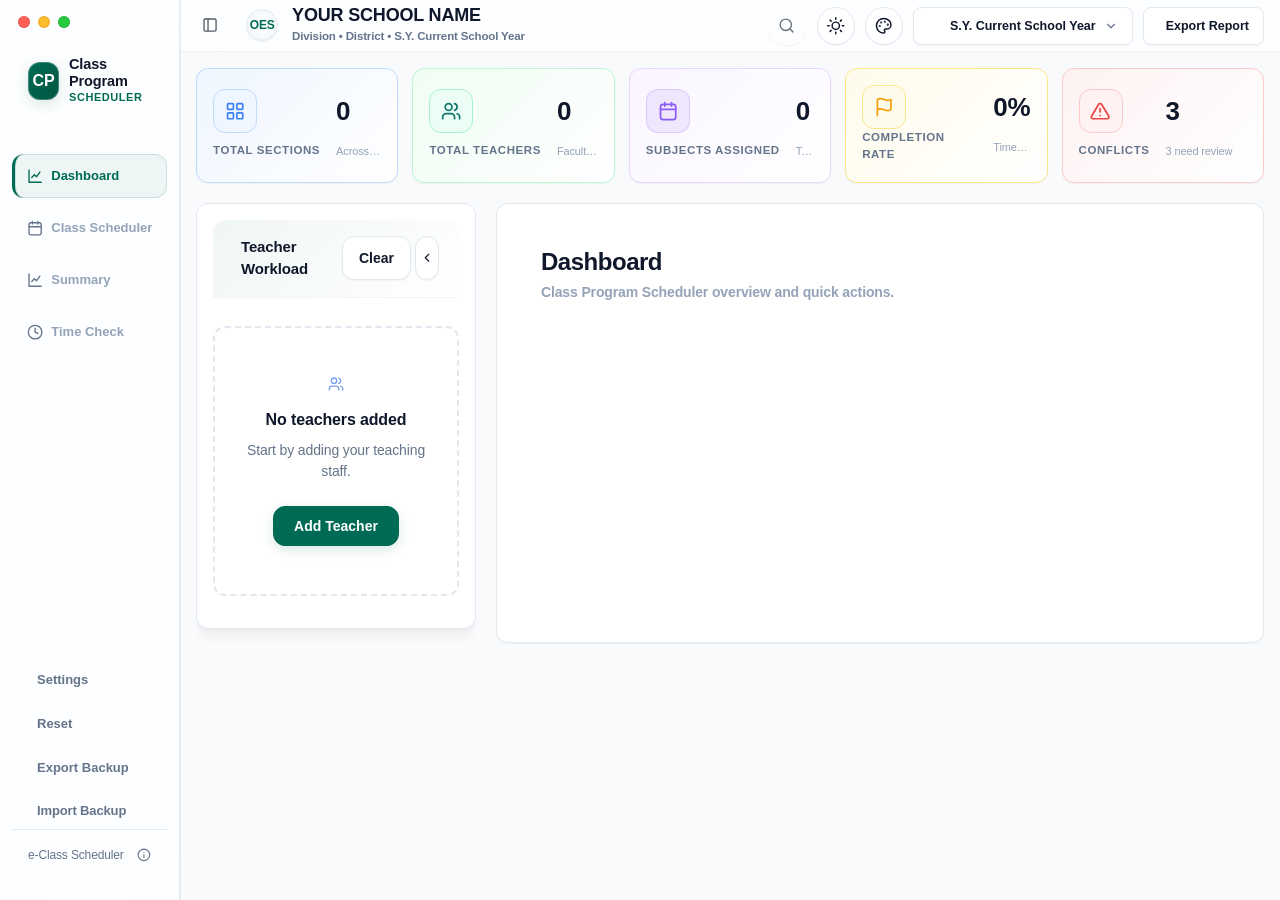
==== commit bf3fb3de: "Fix onboarding wizard after reset, bump version to 1.6.7, remove Time Slot Group dropdown, improve p" ====
--- a/index.html
+++ b/index.html
@@ -149,7 +149,7 @@
     <div class="programModalHeaderIcon"><svg viewBox="0 0 24 24" fill="none" stroke="#fff" stroke-width="2" stroke-linecap="round" stroke-linejoin="round"><rect x="3" y="4" width="18" height="18" rx="2"/><path d="M16 2v4M8 2v4M3 10h18"/></svg></div>
     <div class="programModalHeaderText">
       <h2 id="programModalTitle">Add Class Program</h2>
-      <p>Configure the schedule type, grade level, and time slot group for this program.</p>
+      <p>Configure the schedule type and grade levels for this class program.</p>
     </div>
   </div>
   <div class="programModalBody">
@@ -158,7 +158,7 @@
       <div class="formGrid" style="margin-top:12px">
         <label class="label" style="grid-column:1/-1">Program Name<input id="pName" class="input" placeholder="e.g. Grade 4 Class Program"></label>
         <label class="label">Schedule Type<select id="pType" class="input" onchange="updateProgramForm()"><option value="single">Single Grade Program</option><option value="multi_section">Single Grade with Multiple Sections</option><option value="multigrade">Multigrade Program</option><option value="kindergarten">Kindergarten Program</option><option value="custom">Custom Program</option></select></label>
-        <label class="label">Time Slot Group<select id="pGroup" class="input"><option value="kinder">Kindergarten</option><option value="g12">Grades 1ΓÇô2</option><option value="g36">Grades 3ΓÇô6</option></select></label>
+        <select id="pGroup" class="input" style="display:none"></select>
         <label class="label" id="pSingleGradeWrap" style="grid-column:1/-1">Grade Level<select id="pGrade" class="input" onchange="updateProgramForm()"></select></label>
       </div>
     </div>
@@ -326,7 +326,7 @@
   <div class="programModalFooter"><button class="btn primary" style="width:100%" onclick="closeWhatsNewModal()">Awesome, let's go!</button></div>
 </div></div>
 <div id="updateCheckModal" class="modal">
-  <div class="modalPanel programModalPanel" style="max-width:360px; text-align:center; padding:32px 24px;">
+  <div class="modalPanel" style="max-width:360px; min-height:220px; display:flex; flex-direction:column; justify-content:center; align-items:center; text-align:center; padding:32px 24px;">
     <div id="updateCheckState-loading" style="display:flex; flex-direction:column; align-items:center; gap:16px;">
       <div class="spinner-ring"></div>
       <h3 style="margin:0; font-size:16px; color:var(--text);">Checking for updates...</h3>
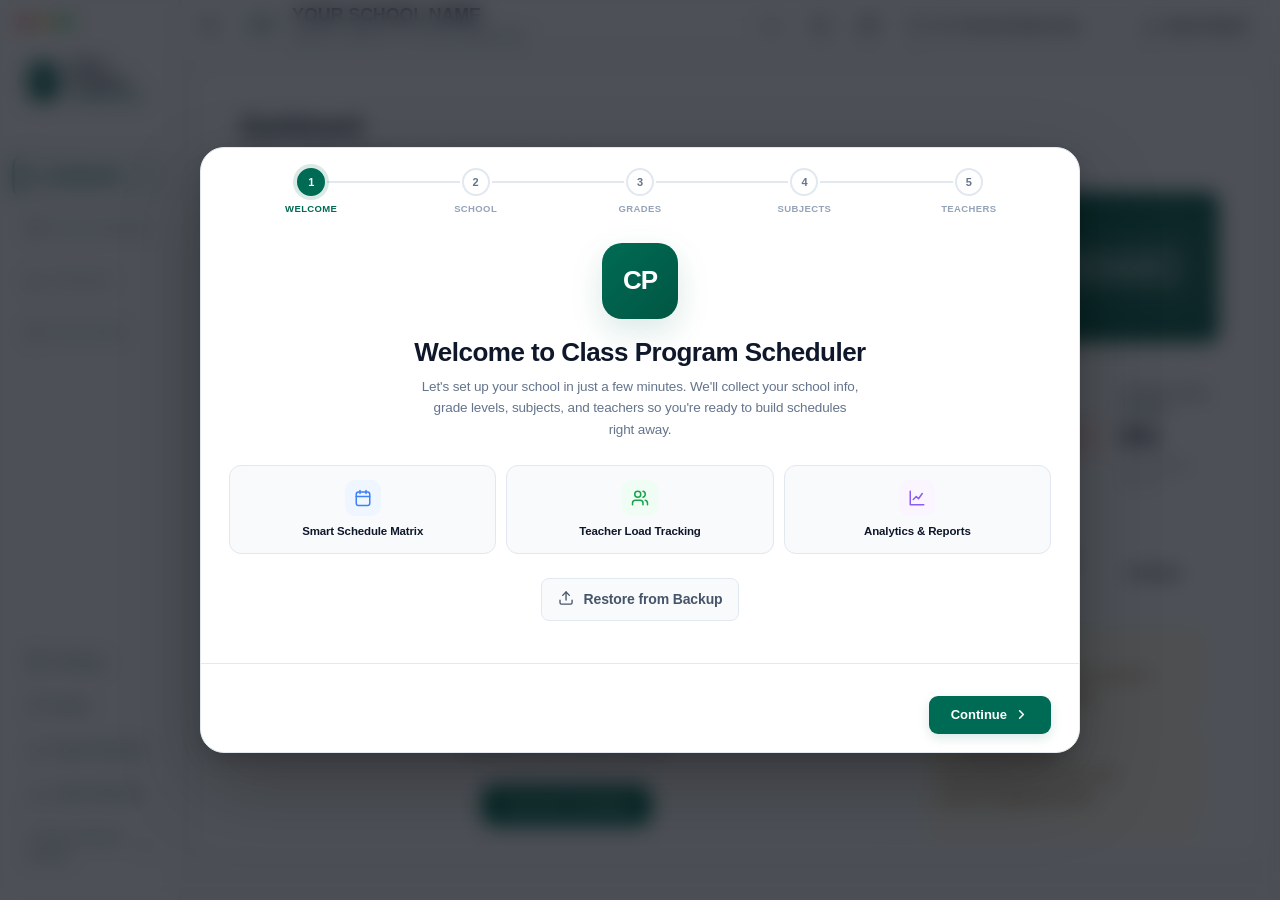
==== commit b1f4d1d8: "Fix onboarding close flow and tighten service worker updates" ====
--- a/index.html
+++ b/index.html
@@ -388,14 +388,19 @@
   if (newWorker) newWorker.postMessage({ type: 'SKIP_WAITING' });
 });
 
-if ('serviceWorker' in navigator) {
+const canRegisterServiceWorker = 'serviceWorker' in navigator &&
+  (location.protocol === 'https:' ||
+    (location.protocol === 'http:' && ['localhost', '127.0.0.1', '[::1]'].includes(location.hostname)));
+
+if (canRegisterServiceWorker) {
   window.addEventListener('load', () => {
     navigator.serviceWorker.register('./service-worker.js')
       .then((reg) => {
         reg.addEventListener('updatefound', () => {
-          newWorker = reg.installing;
-          newWorker.addEventListener('statechange', () => {
-            if (newWorker.state === 'installed' && navigator.serviceWorker.controller) {
+          const installingWorker = reg.installing;
+          newWorker = installingWorker;
+          installingWorker.addEventListener('statechange', () => {
+            if (installingWorker.state === 'installed' && navigator.serviceWorker.controller) {
               document.getElementById('updatePrompt').style.display = 'flex';
             }
           });
@@ -406,8 +411,8 @@
     let refreshing;
     navigator.serviceWorker.addEventListener('controllerchange', () => {
       if (refreshing) return;
+      refreshing = true;
       window.location.reload();
-      refreshing = true;
     });
   });
 }
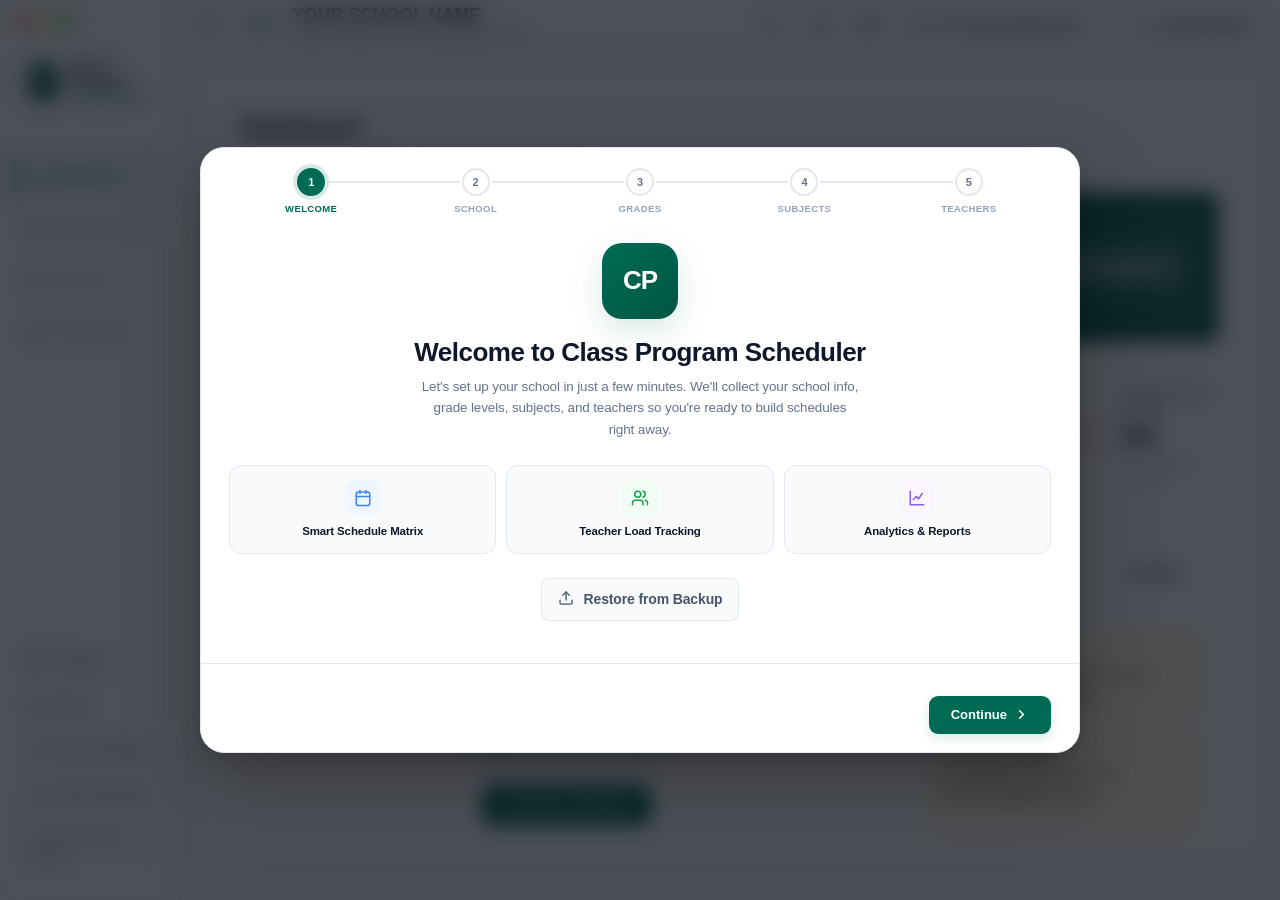
==== commit 14fe10de: "Clean up unused files, adapt logo colors to dark mode, and enhance crop image tool (v1.6.13)" ====
--- a/index.html
+++ b/index.html
@@ -301,6 +301,7 @@
       <img id="cropImg" src="" alt="Crop Image" draggable="false">
       <div class="cropOverlay"></div>
       <div class="cropBox" id="cropBox">
+        <div class="cropCircleGuide"></div>
         <div class="cropHandle nw" data-dir="nw"></div>
         <div class="cropHandle ne" data-dir="ne"></div>
         <div class="cropHandle sw" data-dir="sw"></div>
@@ -434,3 +435,4 @@
 
 
 
+
--- a/css/style.css
+++ b/css/style.css
@@ -5498,3 +5498,32 @@
 .fade-in {
   animation: obFadeIn 0.3s ease forwards;
 }
+
+/* Crop Tool Enhancements */
+.cropCircleGuide {
+  position: absolute;
+  top: 0;
+  left: 0;
+  right: 0;
+  bottom: 0;
+  border: 1.5px dashed rgba(255, 255, 255, 0.65);
+  border-radius: 50%;
+  pointer-events: none;
+}
+.cropHandle {
+  transition: transform 0.15s ease;
+}
+.cropHandle:hover {
+  transform: scale(1.2);
+}
+.cropHandle:active {
+  transform: scale(1.3);
+}
+.cropHandle::after {
+  content: '';
+  position: absolute;
+  top: -12px;
+  left: -12px;
+  right: -12px;
+  bottom: -12px;
+}
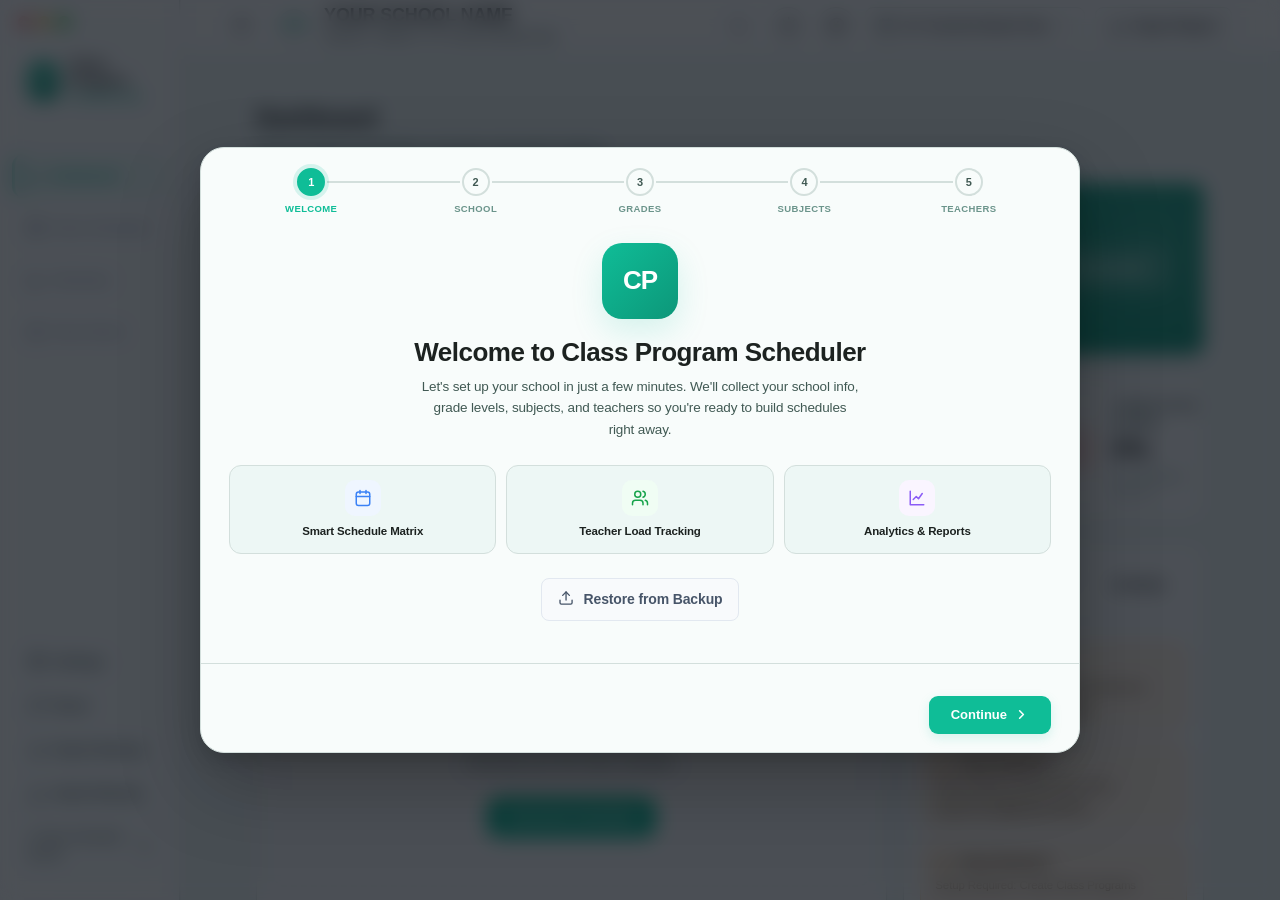
==== commit edb58365: "Bump version to 1.7.0 - Implement Material You dynamic theming and layout margin improvements" ====
--- a/index.html
+++ b/index.html
@@ -24,10 +24,10 @@
   </div>
 </div>
 <div id="floatingMenu" class="menu" onmouseenter="cancelMenuClose()" onmouseleave="scheduleMenuClose()"></div>
-<div class="shell"><aside class="side"><div class="mac-window-controls"><div class="mac-dot mac-close" onclick="document.querySelector('.shell').classList.remove('sidebar-toggled')" style="cursor:pointer;" title="Close Sidebar"></div><div class="mac-dot mac-min"></div><div class="mac-dot mac-max"></div></div><div class="brandrow"><div class="brand">CP</div><div><div class="brandtitle">Class Program</div><div class="brandsub">Scheduler</div></div></div><nav id="nav"></nav><div class="sideActions"><button class="btn" onclick="openSettings()"><span id="iSettings"></span>Settings</button><button class="btn" onclick="openResetModal()"><span id="iReset"></span>Reset</button><button class="btn" onclick="exportData()"><span id="iExport"></span>Export Backup</button><label class="btn"><span id="iImport"></span>Import Backup<input type="file" accept="application/json" hidden onchange="importData(event)"></label></div><div class="appVersionBox" onclick="checkForUpdatesFlow()" style="padding: 16px; margin-top: 0; display: flex; align-items: center; justify-content: space-between; cursor: pointer; color: var(--text-muted); font-size: 12px; border-top: 1px solid var(--line); transition: color 0.2s;" onmouseover="this.style.color='var(--accent)'" onmouseout="this.style.color='var(--text-muted)'"><span>e-Class Scheduler <strong id="sidebarVersionText"></strong></span><svg viewBox="0 0 24 24" width="14" height="14" stroke="currentColor" stroke-width="2" fill="none" stroke-linecap="round" stroke-linejoin="round"><circle cx="12" cy="12" r="10"></circle><path d="M12 16v-4"></path><path d="M12 8h.01"></path></svg></div></aside>
+<div class="shell"><aside class="side"><div class="mac-window-controls"><div class="mac-dot mac-close" onclick="document.querySelector('.shell').classList.remove('sidebar-toggled')" style="cursor:pointer;" title="Close Sidebar"></div><div class="mac-dot mac-min"></div><div class="mac-dot mac-max"></div></div><div class="brandrow"><div class="brand">CP</div><div><div class="brandtitle">Class Program</div><div class="brandsub">Scheduler</div></div></div><nav id="nav"></nav><div class="sideActions"><button class="btn" onclick="openSettings()" title="Settings"><span id="iSettings"></span>Settings</button><button class="btn" onclick="openResetModal()" title="Reset Options"><span id="iReset"></span>Reset</button><button class="btn" onclick="exportData()" title="Export Backup"><span id="iExport"></span>Export Backup</button><label class="btn" title="Import Backup"><span id="iImport"></span>Import Backup<input type="file" accept="application/json" hidden onchange="importData(event)"></label></div><div class="appVersionBox" onclick="checkForUpdatesFlow()" style="padding: 16px; margin-top: 0; display: flex; align-items: center; justify-content: space-between; cursor: pointer; color: var(--text-muted); font-size: 12px; border-top: 1px solid var(--line); transition: color 0.2s;" onmouseover="this.style.color='var(--accent)'" onmouseout="this.style.color='var(--text-muted)'" title="Check for updates"><span>e-Class Scheduler <strong id="sidebarVersionText"></strong></span><svg viewBox="0 0 24 24" width="14" height="14" stroke="currentColor" stroke-width="2" fill="none" stroke-linecap="round" stroke-linejoin="round"><circle cx="12" cy="12" r="10"></circle><path d="M12 16v-4"></path><path d="M12 8h.01"></path></svg></div></aside>
 <aside id="schedulerRail" class="schedulerRail"></aside>
 <section style="overflow-y: auto; height: 100vh;"><header class="top schoolTopbar"><div class="schoolIdentity"><button class="mac-sidebar-toggle" onclick="document.querySelector('.shell').classList.toggle('sidebar-toggled')" title="Toggle Sidebar" style="background:transparent; border:none; color:var(--text); cursor:pointer; padding:6px; border-radius:6px; display:grid; place-items:center; margin-right:8px; opacity:0.7; transition:opacity 0.2s;"><svg viewBox="0 0 24 24" width="18" height="18" stroke="currentColor" stroke-width="2" fill="none" stroke-linecap="round" stroke-linejoin="round"><rect x="3" y="3" width="18" height="18" rx="2" ry="2"></rect><line x1="9" y1="3" x2="9" y2="21"></line></svg></button><div class="schoolSeal" id="schoolLogoMark" aria-hidden="true"><span>OES</span></div><div class="schoolText"><div class="school" id="schoolName"></div><div class="meta" id="schoolMeta"></div></div></div><div class="topActions schoolTopActions"><span id="autoSaveIndicator" class="autoSaveIndicator">Saved</span><input id="search" class="topSearchHidden" placeholder="Search current page..." oninput="applySearch()"><button id="themeToggleBtn" class="themeToggleBtn" onclick="toggleTheme()" title="Toggle Dark/Light Mode" aria-label="Toggle dark mode"><span id="themeIcon"></span></button><button id="paletteBtn" class="themeToggleBtn" onclick="openPersonalization()" title="Personalization Palette" aria-label="Personalization Palette"><span id="paletteIcon"><svg viewBox="0 0 24 24" fill="none" stroke="currentColor" stroke-width="2" stroke-linecap="round" stroke-linejoin="round" style="stroke:var(--text)"><circle cx="13.5" cy="6.5" r=".5" fill="currentColor"></circle><circle cx="17.5" cy="10.5" r=".5" fill="currentColor"></circle><circle cx="8.5" cy="7.5" r=".5" fill="currentColor"></circle><circle cx="6.5" cy="12.5" r=".5" fill="currentColor"></circle><path d="M12 2C6.5 2 2 6.5 2 12s4.5 10 10 10c.926 0 1.648-.746 1.648-1.688 0-.437-.18-.835-.437-1.125-.29-.289-.438-.652-.438-1.125a1.64 1.64 0 0 1 1.668-1.668h1.996c3.051 0 5.555-2.503 5.555-5.554C21.965 6.012 17.461 2 12 2z"></path></svg></span></button><div class="topSyWrap" id="topSchoolYearDropdown"><span id="iTopCalendar" class="topSyIcon"></span><button class="topSyBtn" onclick="toggleSchoolYearDropdown(event)"><span id="topSchoolYearLabel">S.Y. Current School Year</span><span class="topSyArrow"><svg viewBox="0 0 24 24" fill="none" stroke="currentColor" stroke-width="2" stroke-linecap="round" stroke-linejoin="round"><path d="m6 9 6 6 6-6"/></svg></span></button><div class="topSyMenu" id="topSchoolYearMenu"></div></div><button class="topExportBtn" onclick="window.print()" title="Export or print report"><span id="iTopExport" class="topExportIcon"></span>Export Report</button></div></header>
-<main class="main"><div class="kpis" id="metrics"></div><div class="grid"><aside><div class="card panel"><div class="panelHead"><div class="panelTitle" style="display:flex;align-items:center;gap:6px;"><span id="iFaculty"></span><span class="wtText">Teacher Workload</span></div><div class="wtActions" style="display:flex;align-items:center;gap:4px;"><button class="btn wtClear" onclick="clearTeacher()">Clear</button><button class="btn wtToggle" style="padding:4px;width:24px;height:24px;display:flex;align-items:center;justify-content:center;" onclick="toggleWorkload()" title="Toggle Workload Panel"><svg viewBox="0 0 24 24" fill="none" stroke="currentColor" stroke-width="2" stroke-linecap="round" stroke-linejoin="round" style="width:16px;height:16px"><path d="m15 18-6-6 6-6"/></svg></button></div></div><div class="facultyList" id="faculty"></div></div><div style="height:14px"></div><div id="diagCard" class="card panel" style="display:none"><div class="panelTitle" style="margin-bottom:12px"><span id="iDiag"></span>Diagnostics</div><div id="diagnostics"></div></div></aside><section class="card"><div class="scheduleHead"><div><div class="scheduleTitle" id="viewTitle"></div><div class="scheduleSub" id="viewSub"></div></div><div id="viewControls"></div></div><div id="content" class="scroll"></div></section></div></main></section></div>
+<main class="main"><div class="kpis" id="metrics"></div><div class="grid"><aside><div><div class="panelHead"><div class="panelTitle" style="display:flex;align-items:center;gap:6px;"><span id="iFaculty"></span><span class="wtText">Teacher Workload</span></div><div class="wtActions" style="display:flex;align-items:center;gap:4px;"><button class="btn wtClear" onclick="clearTeacher()">Clear</button><button class="btn wtToggle" style="padding:4px;width:24px;height:24px;display:flex;align-items:center;justify-content:center;" onclick="toggleWorkload()" title="Toggle Workload Panel"><svg viewBox="0 0 24 24" fill="none" stroke="currentColor" stroke-width="2" stroke-linecap="round" stroke-linejoin="round" style="width:16px;height:16px"><path d="m15 18-6-6 6-6"/></svg></button></div></div><div class="facultyList" id="faculty"></div></div><div style="height:14px"></div><div id="diagCard" style="display:none; margin-top:20px;"><div class="panelTitle" style="margin-bottom:12px"><span id="iDiag"></span>Diagnostics</div><div id="diagnostics"></div></div></aside><section><div class="scheduleHead" style="padding: 0 0 20px 0; border: none;"><div><div class="scheduleTitle" id="viewTitle"></div><div class="scheduleSub" id="viewSub"></div></div><div id="viewControls"></div></div><div id="content" class="scroll" style="background:transparent; border-radius:0;"></div></section></div></main></section></div>
 <div id="floatingBubbleMenu" class="floatingBubbleMenu"></div>
 
 <div id="classModal" class="modal"><div class="modalPanel programModalPanel" style="max-width:520px">
@@ -232,6 +232,7 @@
   <div class="programModalBody">
     <div class="programModalNote" style="display:flex">Γôÿ This version starts blank. Restore previous data using Import Backup.</div>
     <div class="resetGrid" style="margin-top:4px">
+      <button class="resetOption" onclick="closeResetModal(); rerunOnboarding();"><b style="color:var(--info);">Re-run Setup Wizard</b><p class="muted">Launch the onboarding wizard to update your school profile and basics.</p></button>
       <button class="resetOption" onclick="confirmResetScheduleOnly()"><b>Reset Schedule Only</b><p class="muted">Clears scheduled subjects only. Keeps teachers, subjects, time slots, school profile, sections, and advisers.</p></button>
       <button class="resetOption" onclick="confirmResetAllBlank()"><b class="danger">Reset All to Blank</b><p class="muted">Clears all app data and returns to the blank starter setup.</p></button>
     </div>
@@ -377,6 +378,7 @@
   </div>
 </div>
 
+<script src="js/theme.js"></script>
 <script src="js/utils.js"></script>
 <script src="js/state.js"></script>
 <script src="js/components.js"></script>
--- a/css/style.css
+++ b/css/style.css
@@ -5,51 +5,51 @@
   --font-body: -apple-system, BlinkMacSystemFont, "SF Pro Text", "Segoe UI", Roboto, Helvetica, Arial, sans-serif;
 
   /* Colors - Light Theme Default */
-  --bg: #f8fafc;
-  --panel: #ffffff;
-  --panel-glass: rgba(255, 255, 255, 0.7);
-  --line: #e2e8f0;
-  --line-light: #f1f5f9;
-  --text: #0f172a;
-  --text-muted: #64748b;
-  --text-muted2: #94a3b8;
+  --bg: var(--md-sys-color-background, #f1f5f9);
+  --panel: var(--md-sys-color-surface, #ffffff);
+  --panel-glass: var(--md-sys-color-panel-glass, rgba(255, 255, 255, 0.7));
+  --line: var(--md-sys-color-outline-variant, #e2e8f0);
+  --line-light: var(--md-sys-color-surface-variant, #f1f5f9);
+  --text: var(--md-sys-color-on-background, #0f172a);
+  --text-muted: var(--md-sys-color-on-surface-variant, #64748b);
+  --text-muted2: var(--md-sys-color-outline, #94a3b8);
   
-  --accent: #006b54;
-  --accent-hover: #005643;
-  --accent-light: rgba(0, 107, 84, 0.06);
-  --accent-glow: rgba(0, 107, 84, 0.15);
-
-  --danger: #ef4444;
-  --danger-bg: #fef2f2;
-  --danger-border: #fecaca;
-  --danger-text: #991b1b;
-
-  --success: #10b981;
-  --success-bg: #ecfdf5;
-  --success-border: #a7f3d0;
-  --success-text: #065f46;
-
-  --warning: #f59e0b;
-  --warning-bg: #fffbeb;
-  --warning-border: #fde68a;
-  --warning-text: #92400e;
-
-  --info: #3b82f6;
-  --info-bg: #eff6ff;
-  --info-border: #bfdbfe;
-  --info-text: #1e40af;
+  --accent: var(--md-sys-color-primary, #006b54);
+  --accent-hover: var(--md-sys-color-primary-hover, #005643);
+  --accent-light: var(--md-sys-color-primary-light, rgba(0, 107, 84, 0.06));
+  --accent-glow: var(--md-sys-color-primary-glow, rgba(0, 107, 84, 0.15));
+
+  --danger: var(--md-sys-color-error, #ef4444);
+  --danger-bg: var(--md-sys-color-error-container, #fef2f2);
+  --danger-border: var(--md-sys-color-error-border, #fecaca);
+  --danger-text: var(--md-sys-color-on-error-container, #991b1b);
+
+  --success: var(--md-sys-color-success, #10b981);
+  --success-bg: var(--md-sys-color-success-container, #ecfdf5);
+  --success-border: var(--md-sys-color-success-border, #a7f3d0);
+  --success-text: var(--md-sys-color-on-success-container, #065f46);
+
+  --warning: var(--md-sys-color-warning, #f59e0b);
+  --warning-bg: var(--md-sys-color-warning-container, #fffbeb);
+  --warning-border: var(--md-sys-color-warning-border, #fde68a);
+  --warning-text: var(--md-sys-color-on-warning-container, #92400e);
+
+  --info: var(--md-sys-color-info, #3b82f6);
+  --info-bg: var(--md-sys-color-info-container, #eff6ff);
+  --info-border: var(--md-sys-color-info-border, #bfdbfe);
+  --info-text: var(--md-sys-color-on-info-container, #1e40af);
 
   /* KPI Card Colors (Light) */
-  --bg-teachers: linear-gradient(135deg, #f0fdf4, #ffffff);
-  --border-teachers: #bbf7d0;
-  --bg-subjects: linear-gradient(135deg, #eff6ff, #ffffff);
-  --border-subjects: #bfdbfe;
-  --bg-scheduled: linear-gradient(135deg, #faf5ff, #ffffff);
-  --border-scheduled: #e9d5ff;
-  --bg-conflicts: linear-gradient(135deg, #fef2f2, #ffffff);
-  --border-conflicts: #fecaca;
-  --bg-avgload: linear-gradient(135deg, #fffbeb, #ffffff);
-  --border-avgload: #fde68a;
+  --bg-teachers: linear-gradient(135deg, var(--md-sys-color-success-container, #f0fdf4), var(--md-sys-color-surface, #ffffff));
+  --border-teachers: var(--md-sys-color-success-border, #bbf7d0);
+  --bg-subjects: linear-gradient(135deg, var(--md-sys-color-info-container, #eff6ff), var(--md-sys-color-surface, #ffffff));
+  --border-subjects: var(--md-sys-color-info-border, #bfdbfe);
+  --bg-scheduled: linear-gradient(135deg, var(--md-sys-color-primary-light, rgba(0, 107, 84, 0.06)), var(--md-sys-color-surface, #ffffff));
+  --border-scheduled: var(--md-sys-color-outline-variant, #e2e8f0);
+  --bg-conflicts: linear-gradient(135deg, var(--md-sys-color-error-container, #fef2f2), var(--md-sys-color-surface, #ffffff));
+  --border-conflicts: var(--md-sys-color-error-border, #fecaca);
+  --bg-avgload: linear-gradient(135deg, var(--md-sys-color-warning-container, #fffbeb), var(--md-sys-color-surface, #ffffff));
+  --border-avgload: var(--md-sys-color-warning-border, #fde68a);
 
   /* Shadows */
   --shadow-sm: 0 1px 2px 0 rgba(0, 0, 0, 0.05);
@@ -65,51 +65,39 @@
 
 body.dark-theme {
   /* Colors - Dark Theme Override */
-  --bg: #090d16;
-  --panel: #0f172a;
-  --panel-glass: rgba(15, 23, 42, 0.7);
-  --line: #1e293b;
-  --line-light: #1e293b;
-  --text: #f8fafc;
-  --text-muted: #94a3b8;
-  --text-muted2: #475569;
-
-  --accent: #10b981;
-  --accent-hover: #34d399;
-  --accent-light: rgba(16, 185, 129, 0.15);
-  --accent-glow: rgba(16, 185, 129, 0.3);
-
-  --danger: #f87171;
-  --danger-bg: #1e1b1b;
-  --danger-border: #7f1d1d;
-  --danger-text: #fca5a5;
-
-  --success: #34d399;
-  --success-bg: #064e3b;
-  --success-border: #065f46;
-  --success-text: #a7f3d0;
-
-  --warning: #fbbf24;
-  --warning-bg: #78350f;
-  --warning-border: #92400e;
-  --warning-text: #fde68a;
-
-  --info: #60a5fa;
-  --info-bg: #1e3a8a;
-  --info-border: #1d4ed8;
-  --info-text: #dbeafe;
-
-  /* KPI Card Colors (Dark) */
-  --bg-teachers: linear-gradient(135deg, #022c22, #0f172a);
-  --border-teachers: #065f46;
-  --bg-subjects: linear-gradient(135deg, #172554, #0f172a);
-  --border-subjects: #1e40af;
-  --bg-scheduled: linear-gradient(135deg, #3b0764, #0f172a);
-  --border-scheduled: #581c87;
-  --bg-conflicts: linear-gradient(135deg, #450a0a, #0f172a);
-  --border-conflicts: #7f1d1d;
-  --bg-avgload: linear-gradient(135deg, #451a03, #0f172a);
-  --border-avgload: #78350f;
+  --bg: var(--md-sys-color-background, #090d16);
+  --panel: var(--md-sys-color-surface, #0f172a);
+  --panel-glass: var(--md-sys-color-panel-glass, rgba(15, 23, 42, 0.7));
+  --line: var(--md-sys-color-outline-variant, #1e293b);
+  --line-light: var(--md-sys-color-surface-variant, #1e293b);
+  --text: var(--md-sys-color-on-background, #f8fafc);
+  --text-muted: var(--md-sys-color-on-surface-variant, #94a3b8);
+  --text-muted2: var(--md-sys-color-outline, #475569);
+
+  --accent: var(--md-sys-color-primary, #10b981);
+  --accent-hover: var(--md-sys-color-primary-hover, #34d399);
+  --accent-light: var(--md-sys-color-primary-light, rgba(16, 185, 129, 0.15));
+  --accent-glow: var(--md-sys-color-primary-glow, rgba(16, 185, 129, 0.3));
+
+  --danger: var(--md-sys-color-error, #f87171);
+  --danger-bg: var(--md-sys-color-error-container, #1e1b1b);
+  --danger-border: var(--md-sys-color-error-border, #7f1d1d);
+  --danger-text: var(--md-sys-color-on-error-container, #fca5a5);
+
+  --success: var(--md-sys-color-success, #34d399);
+  --success-bg: var(--md-sys-color-success-container, #064e3b);
+  --success-border: var(--md-sys-color-success-border, #065f46);
+  --success-text: var(--md-sys-color-on-success-container, #a7f3d0);
+
+  --warning: var(--md-sys-color-warning, #fbbf24);
+  --warning-bg: var(--md-sys-color-warning-container, #78350f);
+  --warning-border: var(--md-sys-color-warning-border, #92400e);
+  --warning-text: var(--md-sys-color-on-warning-container, #fde68a);
+
+  --info: var(--md-sys-color-info, #60a5fa);
+  --info-bg: var(--md-sys-color-info-container, #1e3a8a);
+  --info-border: var(--md-sys-color-info-border, #1d4ed8);
+  --info-text: var(--md-sys-color-on-info-container, #dbeafe);
 
   /* Shadows */
   --shadow-sm: 0 1px 2px 0 rgba(0, 0, 0, 0.2);
@@ -122,53 +110,16 @@
 /*                   PERSONALIZATION THEMES                  */
 /* ========================================================= */
 
-body.theme-flower-rose {
-  --accent: #e11d48; --accent-hover: #be123c; 
-  --accent-light: rgba(225, 29, 72, 0.10); --accent-glow: rgba(225, 29, 72, 0.25);
-}
-
-body.theme-flower-lavender {
-  --accent: #7c3aed; --accent-hover: #6d28d9; 
-  --accent-light: rgba(124, 58, 237, 0.10); --accent-glow: rgba(124, 58, 237, 0.25);
-}
-
-body.theme-animal-bear {
-  --accent: #78350f; --accent-hover: #451a03; 
-  --accent-light: rgba(120, 53, 15, 0.10); --accent-glow: rgba(120, 53, 15, 0.25);
-}
-
-body.theme-animal-dolphin {
-  --accent: #0d9488; --accent-hover: #0f766e; 
-  --accent-light: rgba(13, 148, 136, 0.10); --accent-glow: rgba(13, 148, 136, 0.25);
-}
-
-body.theme-season-spring {
-  --accent: #65a30d; --accent-hover: #4d7c0f; 
-  --accent-light: rgba(101, 163, 13, 0.10); --accent-glow: rgba(101, 163, 13, 0.25);
-}
-
-body.theme-season-summer {
-  --accent: #d97706; --accent-hover: #b45309; 
-  --accent-light: rgba(217, 119, 6, 0.10); --accent-glow: rgba(217, 119, 6, 0.25);
-}
-
-body.theme-season-autumn {
-  --accent: #c2410c; --accent-hover: #9a3412; 
-  --accent-light: rgba(194, 65, 12, 0.10); --accent-glow: rgba(194, 65, 12, 0.25);
-}
-
-body.theme-season-winter {
-  --accent: #0284c7; --accent-hover: #0369a1; 
-  --accent-light: rgba(2, 132, 199, 0.10); --accent-glow: rgba(2, 132, 199, 0.25);
-}
-
-
-/* Base Styles */
 * {
   box-sizing: border-box;
   margin: 0;
   padding: 0;
 }
+
+body, .side, .top, .panel, .modalPanel, .card, .btn, input, select {
+  transition: background-color 0.25s ease, border-color 0.25s ease, color 0.25s ease, box-shadow 0.25s ease, background 0.25s ease;
+}
+
 body {
   font-family: var(--font-body);
   background: var(--bg);
@@ -178,7 +129,6 @@
   letter-spacing: -0.01em;
   overflow: hidden;
   height: 100vh;
-  transition: background-color 0.3s ease, color 0.3s ease;
 }
 button, input, select, textarea {
   font-family: inherit;
@@ -876,7 +826,7 @@
   backdrop-filter: blur(24px) saturate(180%);
   -webkit-backdrop-filter: blur(24px) saturate(180%);
   border-bottom: 1px solid rgba(0, 0, 0, 0.05) !important;
-  padding: 0 16px !important;
+  padding: 0 48px !important;
   display: flex;
   justify-content: space-between;
   align-items: center;
@@ -1156,7 +1106,7 @@
 
 /* Main workspace */
 .main {
-  padding: 16px !important;
+  padding: 24px 48px 48px 48px !important;
   background: var(--bg);
   min-height: calc(100vh - 80px);
   display: flex;
@@ -1400,11 +1350,7 @@
 }
 
 .scroll {
-  overflow: auto;
-  max-height: 72vh;
-  background: var(--panel);
-  border-bottom-left-radius: var(--radius-lg);
-  border-bottom-right-radius: var(--radius-lg);
+  /* Removed fixed height to allow full page scrolling */
 }
 table {
   border-collapse: separate;
@@ -1413,7 +1359,7 @@
 }
 th {
   position: sticky;
-  top: 0;
+  top: 52px;
   background: var(--line-light);
   z-index: 20;
   text-align: left;
@@ -3248,9 +3194,9 @@
   box-shadow: var(--shadow-md);
   border-color: var(--text-muted2);
 }
-.programCard.kindergarten { background: linear-gradient(135deg, #f0fdf4, #ffffff); }
-.programCard.g12 { background: linear-gradient(135deg, #eff6ff, #ffffff); }
-.programCard.g36 { background: linear-gradient(135deg, #faf5ff, #ffffff); }
+.programCard.kindergarten { background: var(--bg-teachers); border-color: var(--border-teachers); }
+.programCard.g12 { background: var(--bg-subjects); border-color: var(--border-subjects); }
+.programCard.g36 { background: var(--bg-scheduled); border-color: var(--border-scheduled); }
 
 .programStatusPill {
   position: absolute;
@@ -4009,16 +3955,68 @@
 
 @media (min-width: 901px) {
   .shell.sidebar-toggled {
-    grid-template-columns: 1fr !important;
+    grid-template-columns: 72px 1fr !important;
   }
   .shell.sidebar-toggled.schedulerRailMode {
-    grid-template-columns: 250px 1fr !important;
+    grid-template-columns: 72px 250px 1fr !important;
   }
   .shell.sidebar-toggled.schedulerRailCollapsed {
-    grid-template-columns: 72px 1fr !important;
+    grid-template-columns: 72px 72px 1fr !important;
   }
   .shell.sidebar-toggled .side {
-    display: none !important;
+    display: flex !important;
+    width: 72px !important;
+    padding-left: 8px !important;
+    padding-right: 8px !important;
+    align-items: center;
+  }
+  .shell.sidebar-toggled .mac-window-controls {
+    justify-content: center;
+    gap: 4px;
+    padding: 0;
+  }
+  .shell.sidebar-toggled .brandrow {
+    padding: 0;
+    justify-content: center;
+  }
+  .shell.sidebar-toggled .brandrow > div:nth-child(2) {
+    display: none;
+  }
+  .shell.sidebar-toggled nav button.nav {
+    justify-content: center;
+    padding: 0;
+    width: 48px;
+    height: 48px;
+    border-radius: 12px;
+  }
+  .shell.sidebar-toggled nav button.nav span {
+    display: none;
+  }
+  .shell.sidebar-toggled .sideActions .btn,
+  .shell.sidebar-toggled .sideActions label.btn {
+    font-size: 0 !important;
+    width: 48px !important;
+    height: 48px !important;
+    padding: 0 !important;
+    justify-content: center !important;
+    border-radius: 12px !important;
+  }
+  .shell.sidebar-toggled .sideActions .btn span,
+  .shell.sidebar-toggled .sideActions label.btn span {
+    font-size: 16px; 
+    margin: 0;
+  }
+  .shell.sidebar-toggled .appVersionBox {
+    padding: 16px 0 !important;
+    justify-content: center !important;
+  }
+  .shell.sidebar-toggled .appVersionBox span {
+    display: none;
+  }
+  .shell.sidebar-toggled .appVersionBox svg {
+    width: 20px;
+    height: 20px;
+    margin: 0;
   }
 }
 @media (max-width: 768px) {
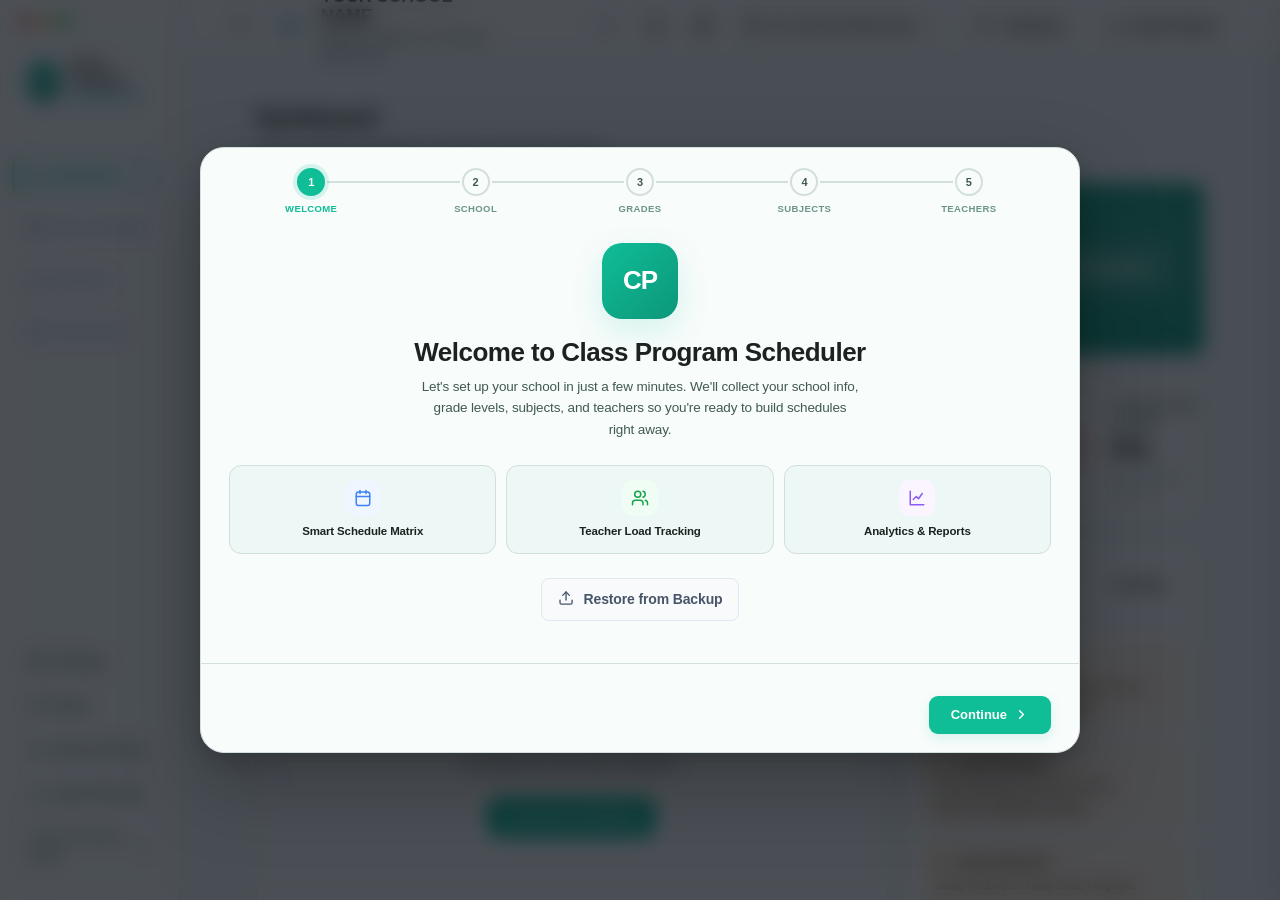
==== commit e5457f9f: "feat: matrix redesign, custom subject colors, and UI polish" ====
--- a/index.html
+++ b/index.html
@@ -26,8 +26,8 @@
 <div id="floatingMenu" class="menu" onmouseenter="cancelMenuClose()" onmouseleave="scheduleMenuClose()"></div>
 <div class="shell"><aside class="side"><div class="mac-window-controls"><div class="mac-dot mac-close" onclick="document.querySelector('.shell').classList.remove('sidebar-toggled')" style="cursor:pointer;" title="Close Sidebar"></div><div class="mac-dot mac-min"></div><div class="mac-dot mac-max"></div></div><div class="brandrow"><div class="brand">CP</div><div><div class="brandtitle">Class Program</div><div class="brandsub">Scheduler</div></div></div><nav id="nav"></nav><div class="sideActions"><button class="btn" onclick="openSettings()" title="Settings"><span id="iSettings"></span>Settings</button><button class="btn" onclick="openResetModal()" title="Reset Options"><span id="iReset"></span>Reset</button><button class="btn" onclick="exportData()" title="Export Backup"><span id="iExport"></span>Export Backup</button><label class="btn" title="Import Backup"><span id="iImport"></span>Import Backup<input type="file" accept="application/json" hidden onchange="importData(event)"></label></div><div class="appVersionBox" onclick="checkForUpdatesFlow()" style="padding: 16px; margin-top: 0; display: flex; align-items: center; justify-content: space-between; cursor: pointer; color: var(--text-muted); font-size: 12px; border-top: 1px solid var(--line); transition: color 0.2s;" onmouseover="this.style.color='var(--accent)'" onmouseout="this.style.color='var(--text-muted)'" title="Check for updates"><span>e-Class Scheduler <strong id="sidebarVersionText"></strong></span><svg viewBox="0 0 24 24" width="14" height="14" stroke="currentColor" stroke-width="2" fill="none" stroke-linecap="round" stroke-linejoin="round"><circle cx="12" cy="12" r="10"></circle><path d="M12 16v-4"></path><path d="M12 8h.01"></path></svg></div></aside>
 <aside id="schedulerRail" class="schedulerRail"></aside>
-<section style="overflow-y: auto; height: 100vh;"><header class="top schoolTopbar"><div class="schoolIdentity"><button class="mac-sidebar-toggle" onclick="document.querySelector('.shell').classList.toggle('sidebar-toggled')" title="Toggle Sidebar" style="background:transparent; border:none; color:var(--text); cursor:pointer; padding:6px; border-radius:6px; display:grid; place-items:center; margin-right:8px; opacity:0.7; transition:opacity 0.2s;"><svg viewBox="0 0 24 24" width="18" height="18" stroke="currentColor" stroke-width="2" fill="none" stroke-linecap="round" stroke-linejoin="round"><rect x="3" y="3" width="18" height="18" rx="2" ry="2"></rect><line x1="9" y1="3" x2="9" y2="21"></line></svg></button><div class="schoolSeal" id="schoolLogoMark" aria-hidden="true"><span>OES</span></div><div class="schoolText"><div class="school" id="schoolName"></div><div class="meta" id="schoolMeta"></div></div></div><div class="topActions schoolTopActions"><span id="autoSaveIndicator" class="autoSaveIndicator">Saved</span><input id="search" class="topSearchHidden" placeholder="Search current page..." oninput="applySearch()"><button id="themeToggleBtn" class="themeToggleBtn" onclick="toggleTheme()" title="Toggle Dark/Light Mode" aria-label="Toggle dark mode"><span id="themeIcon"></span></button><button id="paletteBtn" class="themeToggleBtn" onclick="openPersonalization()" title="Personalization Palette" aria-label="Personalization Palette"><span id="paletteIcon"><svg viewBox="0 0 24 24" fill="none" stroke="currentColor" stroke-width="2" stroke-linecap="round" stroke-linejoin="round" style="stroke:var(--text)"><circle cx="13.5" cy="6.5" r=".5" fill="currentColor"></circle><circle cx="17.5" cy="10.5" r=".5" fill="currentColor"></circle><circle cx="8.5" cy="7.5" r=".5" fill="currentColor"></circle><circle cx="6.5" cy="12.5" r=".5" fill="currentColor"></circle><path d="M12 2C6.5 2 2 6.5 2 12s4.5 10 10 10c.926 0 1.648-.746 1.648-1.688 0-.437-.18-.835-.437-1.125-.29-.289-.438-.652-.438-1.125a1.64 1.64 0 0 1 1.668-1.668h1.996c3.051 0 5.555-2.503 5.555-5.554C21.965 6.012 17.461 2 12 2z"></path></svg></span></button><div class="topSyWrap" id="topSchoolYearDropdown"><span id="iTopCalendar" class="topSyIcon"></span><button class="topSyBtn" onclick="toggleSchoolYearDropdown(event)"><span id="topSchoolYearLabel">S.Y. Current School Year</span><span class="topSyArrow"><svg viewBox="0 0 24 24" fill="none" stroke="currentColor" stroke-width="2" stroke-linecap="round" stroke-linejoin="round"><path d="m6 9 6 6 6-6"/></svg></span></button><div class="topSyMenu" id="topSchoolYearMenu"></div></div><button class="topExportBtn" onclick="window.print()" title="Export or print report"><span id="iTopExport" class="topExportIcon"></span>Export Report</button></div></header>
-<main class="main"><div class="kpis" id="metrics"></div><div class="grid"><aside><div><div class="panelHead"><div class="panelTitle" style="display:flex;align-items:center;gap:6px;"><span id="iFaculty"></span><span class="wtText">Teacher Workload</span></div><div class="wtActions" style="display:flex;align-items:center;gap:4px;"><button class="btn wtClear" onclick="clearTeacher()">Clear</button><button class="btn wtToggle" style="padding:4px;width:24px;height:24px;display:flex;align-items:center;justify-content:center;" onclick="toggleWorkload()" title="Toggle Workload Panel"><svg viewBox="0 0 24 24" fill="none" stroke="currentColor" stroke-width="2" stroke-linecap="round" stroke-linejoin="round" style="width:16px;height:16px"><path d="m15 18-6-6 6-6"/></svg></button></div></div><div class="facultyList" id="faculty"></div></div><div style="height:14px"></div><div id="diagCard" style="display:none; margin-top:20px;"><div class="panelTitle" style="margin-bottom:12px"><span id="iDiag"></span>Diagnostics</div><div id="diagnostics"></div></div></aside><section><div class="scheduleHead" style="padding: 0 0 20px 0; border: none;"><div><div class="scheduleTitle" id="viewTitle"></div><div class="scheduleSub" id="viewSub"></div></div><div id="viewControls"></div></div><div id="content" class="scroll" style="background:transparent; border-radius:0;"></div></section></div></main></section></div>
+<section style="overflow-y: auto; height: 100vh;"><header class="top schoolTopbar"><div class="schoolIdentity"><button class="mac-sidebar-toggle" onclick="document.querySelector('.shell').classList.toggle('sidebar-toggled')" title="Toggle Sidebar" style="background:transparent; border:none; color:var(--text); cursor:pointer; padding:6px; border-radius:6px; display:grid; place-items:center; margin-right:8px; opacity:0.7; transition:opacity 0.2s;"><svg viewBox="0 0 24 24" width="18" height="18" stroke="currentColor" stroke-width="2" fill="none" stroke-linecap="round" stroke-linejoin="round"><rect x="3" y="3" width="18" height="18" rx="2" ry="2"></rect><line x1="9" y1="3" x2="9" y2="21"></line></svg></button><div class="schoolSeal" id="schoolLogoMark" aria-hidden="true"><span>OES</span></div><div class="schoolText"><div class="school" id="schoolName"></div><div class="meta" id="schoolMeta"></div></div></div><div class="topActions schoolTopActions"><span id="autoSaveIndicator" class="autoSaveIndicator">Saved</span><input id="search" class="topSearchHidden" placeholder="Search current page..." oninput="applySearch()"><button id="themeToggleBtn" class="themeToggleBtn" onclick="toggleTheme()" title="Toggle Dark/Light Mode" aria-label="Toggle dark mode"><span id="themeIcon"></span></button><button id="paletteBtn" class="themeToggleBtn" onclick="openPersonalization()" title="Personalization Palette" aria-label="Personalization Palette"><span id="paletteIcon"><svg viewBox="0 0 24 24" fill="none" stroke="currentColor" stroke-width="2" stroke-linecap="round" stroke-linejoin="round" style="stroke:var(--text)"><circle cx="13.5" cy="6.5" r=".5" fill="currentColor"></circle><circle cx="17.5" cy="10.5" r=".5" fill="currentColor"></circle><circle cx="8.5" cy="7.5" r=".5" fill="currentColor"></circle><circle cx="6.5" cy="12.5" r=".5" fill="currentColor"></circle><path d="M12 2C6.5 2 2 6.5 2 12s4.5 10 10 10c.926 0 1.648-.746 1.648-1.688 0-.437-.18-.835-.437-1.125-.29-.289-.438-.652-.438-1.125a1.64 1.64 0 0 1 1.668-1.668h1.996c3.051 0 5.555-2.503 5.555-5.554C21.965 6.012 17.461 2 12 2z"></path></svg></span></button><div class="topSyWrap" id="topSchoolYearDropdown"><span id="iTopCalendar" class="topSyIcon"></span><button class="topSyBtn" onclick="toggleSchoolYearDropdown(event)"><span id="topSchoolYearLabel">S.Y. Current School Year</span><span class="topSyArrow"><svg viewBox="0 0 24 24" fill="none" stroke="currentColor" stroke-width="2" stroke-linecap="round" stroke-linejoin="round"><path d="m6 9 6 6 6-6"/></svg></span></button><div class="topSyMenu" id="topSchoolYearMenu"></div></div><button class="topExportBtn" onclick="toggleWorkload()" title="View Teacher Workload" style="margin-right: 8px;"><svg viewBox="0 0 24 24" width="16" height="16" fill="none" stroke="currentColor" stroke-width="2" stroke-linecap="round" stroke-linejoin="round" style="margin-right: 6px;"><path d="M17 21v-2a4 4 0 0 0-4-4H5a4 4 0 0 0-4 4v2"></path><circle cx="9" cy="7" r="4"></circle><path d="M23 21v-2a4 4 0 0 0-3-3.87"></path><path d="M16 3.13a4 4 0 0 1 0 7.75"></path></svg>Workload</button><button class="topExportBtn" onclick="window.print()" title="Export or print report"><span id="iTopExport" class="topExportIcon"></span>Export Report</button></div></header>
+<main class="main"><div class="kpis" id="metrics"></div><div id="workloadBackdrop" class="workloadBackdrop" onclick="toggleWorkload()"></div><div class="grid"><aside><div><div class="panelHead"><div class="panelTitle" style="display:flex;align-items:center;gap:6px;"><span id="iFaculty"></span><span class="wtText">Teacher Workload</span></div><div class="wtActions" style="display:flex;align-items:center;gap:4px;"><button class="btn wtClear" onclick="clearTeacher()">Clear</button><button class="btn wtToggle" style="padding:4px;width:24px;height:24px;display:flex;align-items:center;justify-content:center;" onclick="toggleWorkload()" title="Toggle Workload Panel"><svg viewBox="0 0 24 24" fill="none" stroke="currentColor" stroke-width="2" stroke-linecap="round" stroke-linejoin="round" style="width:16px;height:16px"><path d="m15 18-6-6 6-6"/></svg></button></div></div><div class="facultyList" id="faculty"></div></div><div style="height:14px"></div><div id="diagCard" style="display:none; margin-top:20px;"><div class="panelTitle" style="margin-bottom:12px"><span id="iDiag"></span>Diagnostics</div><div id="diagnostics"></div></div></aside><section><div class="scheduleHead" style="padding: 0 0 20px 0; border: none;"><div><div class="scheduleTitle" id="viewTitle"></div><div class="scheduleSub" id="viewSub"></div></div><div id="viewControls"></div></div><div id="content" class="scroll" style="background:transparent; border-radius:0;"></div></section></div></main></section></div>
 <div id="floatingBubbleMenu" class="floatingBubbleMenu"></div>
 
 <div id="classModal" class="modal"><div class="modalPanel programModalPanel" style="max-width:520px">
--- a/css/style.css
+++ b/css/style.css
@@ -1183,22 +1183,47 @@
 /* Workload & Grid layout */
 .grid {
   display: grid;
-  grid-template-columns: 280px 1fr;
+  grid-template-columns: 1fr;
   gap: 20px;
 }
-.grid.full {
-  grid-template-columns: 1fr;
-}
-.grid.full > aside {
-  display: none;
-}
 .grid > aside {
-  position: sticky !important;
-  top: 104px !important;
-  align-self: start !important;
-  max-height: calc(100vh - 128px) !important;
+  position: fixed !important;
+  top: 0 !important;
+  right: 0 !important;
+  bottom: 0 !important;
+  width: 320px;
+  max-width: 90vw;
+  max-height: 100vh !important;
+  background: var(--bg);
+  border-left: 1px solid var(--line);
+  box-shadow: -4px 0 24px rgba(0,0,0,0.1);
+  z-index: 2000;
   overflow-y: auto !important;
   scrollbar-width: thin;
+  transform: translateX(100%);
+  transition: transform 0.3s cubic-bezier(0.4, 0, 0.2, 1);
+  padding: 24px;
+}
+body.drawer-open .grid > aside {
+  transform: translateX(0);
+}
+.workloadBackdrop {
+  position: fixed;
+  top: 0;
+  left: 0;
+  right: 0;
+  bottom: 0;
+  background: rgba(0,0,0,0.3);
+  backdrop-filter: blur(2px);
+  -webkit-backdrop-filter: blur(2px);
+  z-index: 1999;
+  opacity: 0;
+  pointer-events: none;
+  transition: opacity 0.3s ease;
+}
+body.drawer-open .workloadBackdrop {
+  opacity: 1;
+  pointer-events: auto;
 }
 .panel {
   padding: 20px;
@@ -1304,6 +1329,50 @@
   box-shadow: 0 0 0 1.5px var(--panel);
 }
 
+.teacher.compact {
+  grid-template-columns: 28px 1fr;
+  gap: 8px;
+  padding: 8px 10px;
+}
+.teacher.compact .avatar {
+  width: 28px;
+  height: 28px;
+  font-size: 10px;
+}
+.teacher.compact .teacherInfo {
+  min-width: 0;
+  width: 100%;
+}
+.teacher.compact .teacherTop {
+  margin-bottom: 2px;
+}
+.teacher.compact .teacherName {
+  font-size: 12.5px;
+}
+.teacher.compact .teacherMeta {
+  display: flex;
+  justify-content: space-between;
+  align-items: center;
+  margin-top: 0;
+  font-size: 10.5px;
+}
+.teacher.compact .teacherDetails {
+  white-space: nowrap;
+  overflow: hidden;
+  text-overflow: ellipsis;
+}
+.teacher.compact .teacherEditBtn {
+  opacity: 0;
+  height: 20px !important;
+  padding: 0 6px !important;
+  font-size: 9.5px !important;
+  transition: opacity 0.2s;
+}
+.teacher.compact:hover .teacherEditBtn,
+.teacher.compact.active .teacherEditBtn {
+  opacity: 1;
+}
+
 .teacherStatusRow {
   display: flex;
   align-items: center;
@@ -1360,37 +1429,68 @@
 th {
   position: sticky;
   top: 52px;
-  background: var(--line-light);
+  background: var(--bg);
   z-index: 20;
-  text-align: left;
-  padding: 12px 16px;
-  border-bottom: 1px solid var(--line);
+  text-align: center;
+  padding: 16px;
+  border-bottom: 1px solid var(--line-light);
+  border-right: 1px solid var(--line-light);
+}
+.thTime {
   color: var(--text-muted);
   font-size: 11px;
   font-weight: 850;
   letter-spacing: 0.08em;
   text-transform: uppercase;
 }
+.thGrade {
+  color: var(--text);
+  font-size: 13.5px;
+  font-weight: 850;
+  text-transform: uppercase;
+  margin-bottom: 4px;
+}
+.thAdviser {
+  font-size: 11.5px;
+  color: var(--text-muted);
+  font-weight: 500;
+  text-transform: uppercase;
+}
+.thAdviser.empty {
+  font-size: 11px;
+  color: var(--text-muted2);
+  font-style: italic;
+  text-transform: none;
+}
 td {
   border-bottom: 1px solid var(--line-light);
   border-right: 1px solid var(--line-light);
-  vertical-align: top;
+  vertical-align: middle;
   background: var(--panel);
-  transition: background-color 0.2s;
 }
 .timecol {
   position: sticky;
   left: 0;
   z-index: 18;
   background: var(--panel);
-  min-width: 200px;
-  max-width: 200px;
+  min-width: 160px;
+  max-width: 160px;
+  border-right: 1px solid var(--line-light);
+}
+.minscol {
+  position: sticky;
+  left: 160px;
+  z-index: 18;
+  background: var(--panel);
+  min-width: 60px;
+  max-width: 60px;
   border-right: 1px solid var(--line);
+  text-align: center;
   box-shadow: 4px 0 8px -4px rgba(0,0,0,0.05);
 }
-thead .timecol {
+thead .timecol, thead .minscol {
   z-index: 25;
-  background: var(--line-light);
+  background: var(--bg);
 }
 .timeCell {
   padding: 16px;
@@ -1430,8 +1530,7 @@
 .block {
   --card-color: var(--accent);
   background: var(--panel) !important;
-  border: 1px solid var(--line) !important;
-  border-left: 4px solid var(--card-color) !important;
+  border: 1.5px solid var(--card-color) !important;
   border-radius: var(--radius-md) !important;
   padding: 12px !important;
   box-shadow: var(--shadow-sm) !important;
@@ -1445,75 +1544,73 @@
   transform: translateY(-2px);
   box-shadow: var(--shadow-md) !important;
 }
+.cardMenu {
+  position: absolute;
+  top: 8px;
+  right: 8px;
+  opacity: 0;
+  transition: opacity 0.2s;
+  z-index: 5;
+}
+.block:hover .cardMenu {
+  opacity: 1;
+}
 .blockTeacherRow {
   display: flex;
   align-items: center;
-  gap: 8px;
-  margin-top: 4px;
-}
-.blockTeacherAvatar {
-  width: 24px;
-  height: 24px;
-  border-radius: 50%;
-  color: #ffffff;
-  display: flex;
-  align-items: center;
-  justify-content: center;
-  font-size: 9.5px;
-  font-weight: 800;
-  box-shadow: var(--shadow-sm);
-  flex: 0 0 24px;
+  gap: 6px;
+  margin-top: 2px;
+}
+.blockTeacherRow svg {
+  width: 14px;
+  height: 14px;
 }
 .blockTeacherName {
   font-size: 11.5px;
   color: var(--text-muted);
-  font-weight: 750;
+  font-weight: 600;
+  text-transform: uppercase;
   white-space: nowrap;
   overflow: hidden;
   text-overflow: ellipsis;
 }
-.blockMetaRow {
+.blockMetaRow2 {
   display: flex;
   flex-wrap: wrap;
-  gap: 4px;
+  align-items: center;
+  gap: 6px;
   margin-top: 2px;
 }
-.blockMetaPill {
-  background: var(--line-light);
-  color: var(--text-muted);
+.posPill {
+  color: #111;
   border-radius: 4px;
   padding: 2px 6px;
+  font-size: 9px;
+  font-weight: 800;
+  text-transform: uppercase;
+  letter-spacing: 0.05em;
+  opacity: 0.85;
+}
+.roomOutline {
+  background: var(--panel);
+  padding: 2px 6px;
   font-size: 9.5px;
-  font-weight: 700;
+  font-weight: 800;
+  border-radius: 4px;
+  border: 1px solid currentColor;
   text-transform: uppercase;
-  letter-spacing: 0.02em;
-  display: inline-flex;
-  align-items: center;
-  gap: 4px;
-}
-.blockMinsBadge {
-  position: absolute;
-  bottom: 10px;
-  right: 10px;
-  background: var(--line-light);
-  color: var(--text-muted);
-  border-radius: 99px;
-  padding: 2px 8px;
-  font-size: 9.5px;
-  font-weight: 800;
 }
 .classHead {
   display: flex;
   justify-content: space-between;
-  align-items: flex-start;
+  align-items: center;
   gap: 8px;
 }
 .classSubject {
   font-family: var(--font-title);
-  font-size: 12.5px;
-  font-weight: 800;
-  color: var(--text);
-  line-height: 1.3;
+  font-size: 13.5px;
+  font-weight: 850;
+  line-height: 1.2;
   text-transform: uppercase;
 }
 
@@ -4913,9 +5010,8 @@
 /* 4. Schedule Blocks */
 .block {
   border-radius: var(--radius-md) !important;
-  border: 1px solid var(--card-color) !important;
-  border-left: 5px solid var(--card-color) !important;
-  background: linear-gradient(135deg, var(--panel) 0%, rgba(255,255,255,0.4) 100%) !important;
+  border: 1.5px solid var(--card-color) !important;
+  background: var(--panel) !important;
   box-shadow: 0 4px 12px rgba(0,0,0,0.03) !important;
   padding: 14px !important;
   display: flex !important;
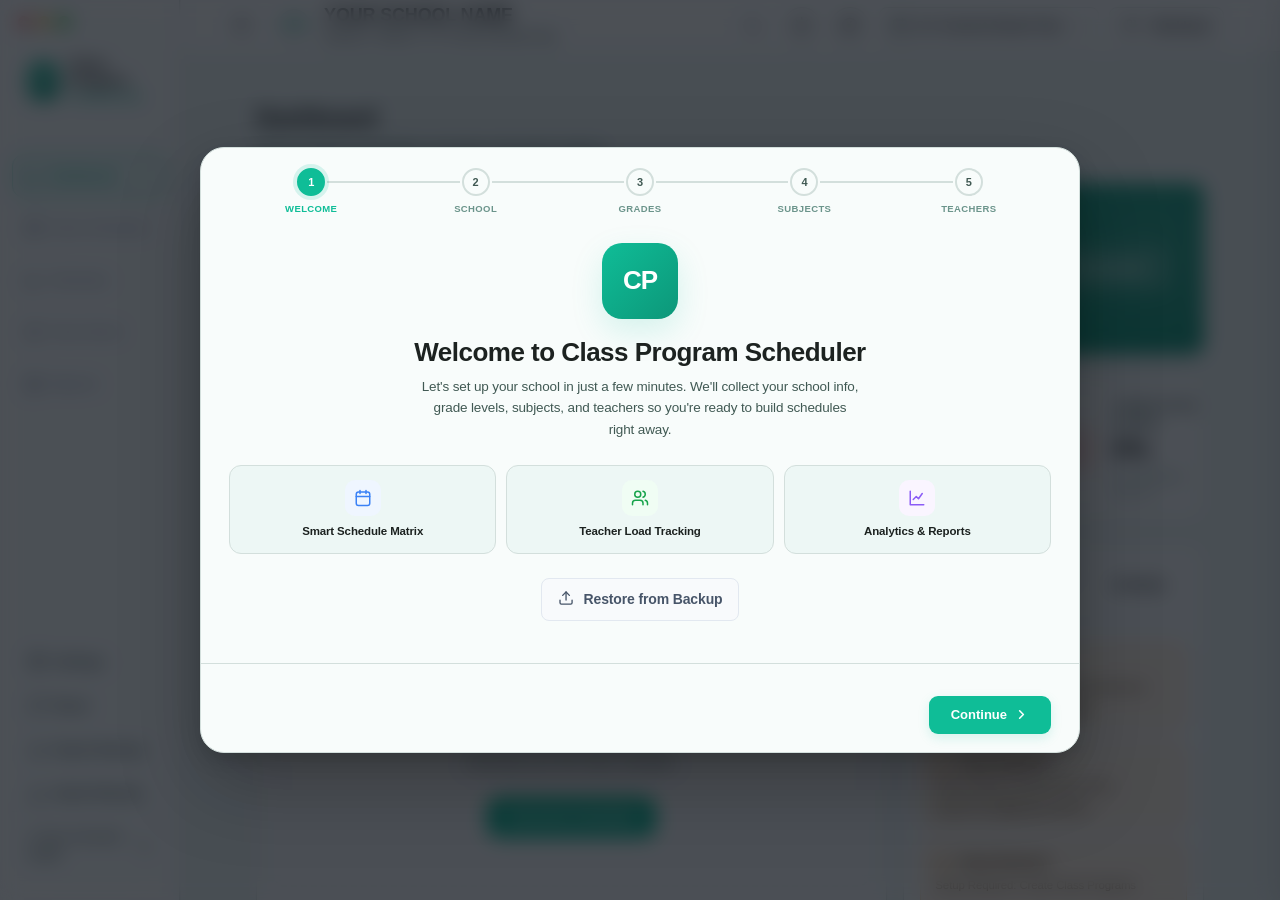
==== commit 287f0ed6: "feat: Add Reports module and redesign Teacher modals/workload UI" ====
--- a/index.html
+++ b/index.html
@@ -26,7 +26,7 @@
 <div id="floatingMenu" class="menu" onmouseenter="cancelMenuClose()" onmouseleave="scheduleMenuClose()"></div>
 <div class="shell"><aside class="side"><div class="mac-window-controls"><div class="mac-dot mac-close" onclick="document.querySelector('.shell').classList.remove('sidebar-toggled')" style="cursor:pointer;" title="Close Sidebar"></div><div class="mac-dot mac-min"></div><div class="mac-dot mac-max"></div></div><div class="brandrow"><div class="brand">CP</div><div><div class="brandtitle">Class Program</div><div class="brandsub">Scheduler</div></div></div><nav id="nav"></nav><div class="sideActions"><button class="btn" onclick="openSettings()" title="Settings"><span id="iSettings"></span>Settings</button><button class="btn" onclick="openResetModal()" title="Reset Options"><span id="iReset"></span>Reset</button><button class="btn" onclick="exportData()" title="Export Backup"><span id="iExport"></span>Export Backup</button><label class="btn" title="Import Backup"><span id="iImport"></span>Import Backup<input type="file" accept="application/json" hidden onchange="importData(event)"></label></div><div class="appVersionBox" onclick="checkForUpdatesFlow()" style="padding: 16px; margin-top: 0; display: flex; align-items: center; justify-content: space-between; cursor: pointer; color: var(--text-muted); font-size: 12px; border-top: 1px solid var(--line); transition: color 0.2s;" onmouseover="this.style.color='var(--accent)'" onmouseout="this.style.color='var(--text-muted)'" title="Check for updates"><span>e-Class Scheduler <strong id="sidebarVersionText"></strong></span><svg viewBox="0 0 24 24" width="14" height="14" stroke="currentColor" stroke-width="2" fill="none" stroke-linecap="round" stroke-linejoin="round"><circle cx="12" cy="12" r="10"></circle><path d="M12 16v-4"></path><path d="M12 8h.01"></path></svg></div></aside>
 <aside id="schedulerRail" class="schedulerRail"></aside>
-<section style="overflow-y: auto; height: 100vh;"><header class="top schoolTopbar"><div class="schoolIdentity"><button class="mac-sidebar-toggle" onclick="document.querySelector('.shell').classList.toggle('sidebar-toggled')" title="Toggle Sidebar" style="background:transparent; border:none; color:var(--text); cursor:pointer; padding:6px; border-radius:6px; display:grid; place-items:center; margin-right:8px; opacity:0.7; transition:opacity 0.2s;"><svg viewBox="0 0 24 24" width="18" height="18" stroke="currentColor" stroke-width="2" fill="none" stroke-linecap="round" stroke-linejoin="round"><rect x="3" y="3" width="18" height="18" rx="2" ry="2"></rect><line x1="9" y1="3" x2="9" y2="21"></line></svg></button><div class="schoolSeal" id="schoolLogoMark" aria-hidden="true"><span>OES</span></div><div class="schoolText"><div class="school" id="schoolName"></div><div class="meta" id="schoolMeta"></div></div></div><div class="topActions schoolTopActions"><span id="autoSaveIndicator" class="autoSaveIndicator">Saved</span><input id="search" class="topSearchHidden" placeholder="Search current page..." oninput="applySearch()"><button id="themeToggleBtn" class="themeToggleBtn" onclick="toggleTheme()" title="Toggle Dark/Light Mode" aria-label="Toggle dark mode"><span id="themeIcon"></span></button><button id="paletteBtn" class="themeToggleBtn" onclick="openPersonalization()" title="Personalization Palette" aria-label="Personalization Palette"><span id="paletteIcon"><svg viewBox="0 0 24 24" fill="none" stroke="currentColor" stroke-width="2" stroke-linecap="round" stroke-linejoin="round" style="stroke:var(--text)"><circle cx="13.5" cy="6.5" r=".5" fill="currentColor"></circle><circle cx="17.5" cy="10.5" r=".5" fill="currentColor"></circle><circle cx="8.5" cy="7.5" r=".5" fill="currentColor"></circle><circle cx="6.5" cy="12.5" r=".5" fill="currentColor"></circle><path d="M12 2C6.5 2 2 6.5 2 12s4.5 10 10 10c.926 0 1.648-.746 1.648-1.688 0-.437-.18-.835-.437-1.125-.29-.289-.438-.652-.438-1.125a1.64 1.64 0 0 1 1.668-1.668h1.996c3.051 0 5.555-2.503 5.555-5.554C21.965 6.012 17.461 2 12 2z"></path></svg></span></button><div class="topSyWrap" id="topSchoolYearDropdown"><span id="iTopCalendar" class="topSyIcon"></span><button class="topSyBtn" onclick="toggleSchoolYearDropdown(event)"><span id="topSchoolYearLabel">S.Y. Current School Year</span><span class="topSyArrow"><svg viewBox="0 0 24 24" fill="none" stroke="currentColor" stroke-width="2" stroke-linecap="round" stroke-linejoin="round"><path d="m6 9 6 6 6-6"/></svg></span></button><div class="topSyMenu" id="topSchoolYearMenu"></div></div><button class="topExportBtn" onclick="toggleWorkload()" title="View Teacher Workload" style="margin-right: 8px;"><svg viewBox="0 0 24 24" width="16" height="16" fill="none" stroke="currentColor" stroke-width="2" stroke-linecap="round" stroke-linejoin="round" style="margin-right: 6px;"><path d="M17 21v-2a4 4 0 0 0-4-4H5a4 4 0 0 0-4 4v2"></path><circle cx="9" cy="7" r="4"></circle><path d="M23 21v-2a4 4 0 0 0-3-3.87"></path><path d="M16 3.13a4 4 0 0 1 0 7.75"></path></svg>Workload</button><button class="topExportBtn" onclick="window.print()" title="Export or print report"><span id="iTopExport" class="topExportIcon"></span>Export Report</button></div></header>
+<section style="overflow-y: auto; height: 100vh;"><header class="top schoolTopbar"><div class="schoolIdentity"><button class="mac-sidebar-toggle" onclick="document.querySelector('.shell').classList.toggle('sidebar-toggled')" title="Toggle Sidebar" style="background:transparent; border:none; color:var(--text); cursor:pointer; padding:6px; border-radius:6px; display:grid; place-items:center; margin-right:8px; opacity:0.7; transition:opacity 0.2s;"><svg viewBox="0 0 24 24" width="18" height="18" stroke="currentColor" stroke-width="2" fill="none" stroke-linecap="round" stroke-linejoin="round"><rect x="3" y="3" width="18" height="18" rx="2" ry="2"></rect><line x1="9" y1="3" x2="9" y2="21"></line></svg></button><div class="schoolSeal" id="schoolLogoMark" aria-hidden="true"><span>OES</span></div><div class="schoolText"><div class="school" id="schoolName"></div><div class="meta" id="schoolMeta"></div></div></div><div class="topActions schoolTopActions"><span id="autoSaveIndicator" class="autoSaveIndicator">Saved</span><input id="search" class="topSearchHidden" placeholder="Search current page..." oninput="applySearch()"><button id="themeToggleBtn" class="themeToggleBtn" onclick="toggleTheme()" title="Toggle Dark/Light Mode" aria-label="Toggle dark mode"><span id="themeIcon"></span></button><button id="paletteBtn" class="themeToggleBtn" onclick="openPersonalization()" title="Personalization Palette" aria-label="Personalization Palette"><span id="paletteIcon"><svg viewBox="0 0 24 24" fill="none" stroke="currentColor" stroke-width="2" stroke-linecap="round" stroke-linejoin="round" style="stroke:var(--text)"><circle cx="13.5" cy="6.5" r=".5" fill="currentColor"></circle><circle cx="17.5" cy="10.5" r=".5" fill="currentColor"></circle><circle cx="8.5" cy="7.5" r=".5" fill="currentColor"></circle><circle cx="6.5" cy="12.5" r=".5" fill="currentColor"></circle><path d="M12 2C6.5 2 2 6.5 2 12s4.5 10 10 10c.926 0 1.648-.746 1.648-1.688 0-.437-.18-.835-.437-1.125-.29-.289-.438-.652-.438-1.125a1.64 1.64 0 0 1 1.668-1.668h1.996c3.051 0 5.555-2.503 5.555-5.554C21.965 6.012 17.461 2 12 2z"></path></svg></span></button><div class="topSyWrap" id="topSchoolYearDropdown"><span id="iTopCalendar" class="topSyIcon"></span><button class="topSyBtn" onclick="toggleSchoolYearDropdown(event)"><span id="topSchoolYearLabel">S.Y. Current School Year</span><span class="topSyArrow"><svg viewBox="0 0 24 24" fill="none" stroke="currentColor" stroke-width="2" stroke-linecap="round" stroke-linejoin="round"><path d="m6 9 6 6 6-6"/></svg></span></button><div class="topSyMenu" id="topSchoolYearMenu"></div></div><button class="topExportBtn" onclick="toggleWorkload()" title="View Teacher Workload" style="margin-right: 8px;"><svg viewBox="0 0 24 24" width="16" height="16" fill="none" stroke="currentColor" stroke-width="2" stroke-linecap="round" stroke-linejoin="round" style="margin-right: 6px;"><path d="M17 21v-2a4 4 0 0 0-4-4H5a4 4 0 0 0-4 4v2"></path><circle cx="9" cy="7" r="4"></circle><path d="M23 21v-2a4 4 0 0 0-3-3.87"></path><path d="M16 3.13a4 4 0 0 1 0 7.75"></path></svg>Workload</button></div></header>
 <main class="main"><div class="kpis" id="metrics"></div><div id="workloadBackdrop" class="workloadBackdrop" onclick="toggleWorkload()"></div><div class="grid"><aside><div><div class="panelHead"><div class="panelTitle" style="display:flex;align-items:center;gap:6px;"><span id="iFaculty"></span><span class="wtText">Teacher Workload</span></div><div class="wtActions" style="display:flex;align-items:center;gap:4px;"><button class="btn wtClear" onclick="clearTeacher()">Clear</button><button class="btn wtToggle" style="padding:4px;width:24px;height:24px;display:flex;align-items:center;justify-content:center;" onclick="toggleWorkload()" title="Toggle Workload Panel"><svg viewBox="0 0 24 24" fill="none" stroke="currentColor" stroke-width="2" stroke-linecap="round" stroke-linejoin="round" style="width:16px;height:16px"><path d="m15 18-6-6 6-6"/></svg></button></div></div><div class="facultyList" id="faculty"></div></div><div style="height:14px"></div><div id="diagCard" style="display:none; margin-top:20px;"><div class="panelTitle" style="margin-bottom:12px"><span id="iDiag"></span>Diagnostics</div><div id="diagnostics"></div></div></aside><section><div class="scheduleHead" style="padding: 0 0 20px 0; border: none;"><div><div class="scheduleTitle" id="viewTitle"></div><div class="scheduleSub" id="viewSub"></div></div><div id="viewControls"></div></div><div id="content" class="scroll" style="background:transparent; border-radius:0;"></div></section></div></main></section></div>
 <div id="floatingBubbleMenu" class="floatingBubbleMenu"></div>
 
@@ -126,11 +126,10 @@
           </select>
         </label>
         <label class="label"><div>Room</div><input id="teacherRoomInput" class="input" placeholder="e.g. Grade 4 / ICT Room"></label>
-        <label class="label" title="Subjects previously taught can also be encoded here to improve recommendations."><div>Subject Specializations <span style="cursor:help; font-size:12px; color:var(--text-muted)" title="Subjects previously taught can also be encoded here to improve recommendations.">Γä╣∩╕Å</span></div><input id="teacherSpecializationsInput" class="input" placeholder="e.g. Math, Science (comma separated)"></label>
-      </div>
-      <div style="margin-top:12px; padding:12px; background:var(--bg); border-radius:var(--radius); border:1px solid var(--line);">
-        <div style="font-size:12px; font-weight:600; margin-bottom:4px; color:var(--text-muted)">Auto-Learned Teaching History</div>
-        <div id="teacherHistoryDisplay" style="font-size:13px; color:var(--text); line-height:1.4">No history yet. Subjects will appear here automatically when assigned.</div>
+        <div class="label" style="margin-bottom: 4px; font-size: 13px; font-weight: 600; color: var(--text);">School Levels</div>
+        <div class="obLevelTags" id="teacherModalLevels" style="margin-bottom: 12px; gap: 6px;"></div>
+        <div class="label" style="margin-bottom: 4px; font-size: 13px; font-weight: 600; color: var(--text);">Subject Specializations</div>
+        <div class="obSubjectsTaught" id="teacherModalSubjects" style="gap: 6px;"></div>
       </div>
     </div>
     <div>
--- a/css/style.css
+++ b/css/style.css
@@ -260,7 +260,7 @@
   gap: 8px !important;
   text-align: left;
   transition: all 0.25s cubic-bezier(0.4, 0, 0.2, 1);
-  border-left: 3px solid transparent !important;
+  border: 1.5px solid transparent !important;
 }
 .nav svg {
   width: 1.25em !important;
@@ -282,7 +282,7 @@
 .nav.active {
   background: var(--accent-light) !important;
   color: var(--accent) !important;
-  border-left-color: var(--accent) !important;
+  border-color: var(--accent) !important;
   box-shadow: inset 0 0 0 1px var(--accent-glow) !important;
   font-weight: 800 !important;
 }
@@ -1252,12 +1252,9 @@
   gap: 8px;
 }
 .teacher {
-  display: grid;
-  grid-template-columns: 36px 1fr;
-  gap: 12px;
-  align-items: center;
+  display: block;
   width: 100%;
-  padding: 12px;
+  padding: 12px 14px;
   border-radius: var(--radius-md);
   background: var(--panel);
   border: 1px solid var(--line);
@@ -1330,9 +1327,7 @@
 }
 
 .teacher.compact {
-  grid-template-columns: 28px 1fr;
-  gap: 8px;
-  padding: 8px 10px;
+  padding: 12px 16px;
 }
 .teacher.compact .avatar {
   width: 28px;
@@ -1383,19 +1378,17 @@
   display: inline-flex;
   align-items: center;
   justify-content: center;
-  border-radius: 99px;
-  padding: 3px 8px;
-  font-size: 10px;
-  font-weight: 800;
-  text-transform: uppercase;
+  border-radius: 4px;
+  padding: 3px 6px;
+  font-size: 11px;
+  font-weight: 750;
   border: 1px solid;
-  letter-spacing: 0.03em;
   background: var(--panel);
   transition: all 0.2s;
 }
-.workloadStatusPill.status-underload { background: var(--info-bg); color: var(--info-text); border-color: var(--info-border); }
-.workloadStatusPill.status-met { background: var(--success-bg); color: var(--success-text); border-color: var(--success-border); }
-.workloadStatusPill.status-overload { background: var(--danger-bg); color: var(--danger-text); border-color: var(--danger-border); }
+.workloadStatusPill.status-underload { background: var(--info-bg); color: var(--info); border-color: var(--info-border); }
+.workloadStatusPill.status-met { background: var(--success-bg); color: var(--success); border-color: var(--success-border); }
+.workloadStatusPill.status-overload { background: var(--danger-bg); color: var(--danger); border-color: var(--danger-border); }
 
 /* Matrix SpreadSheet */
 .scheduleHead {
@@ -1902,15 +1895,13 @@
 }
 .alert.ok {
   background: var(--success-bg) !important;
-  border-color: var(--success-border) !important;
+  border: 1.5px solid var(--success) !important;
   color: var(--success-text) !important;
-  border-left: 5px solid var(--success) !important;
 }
 .alert.badbg {
   background: var(--danger-bg) !important;
-  border-color: var(--danger-border) !important;
+  border: 1.5px solid var(--danger) !important;
   color: var(--danger-text) !important;
-  border-left: 5px solid var(--danger) !important;
 }
 .diagTitle {
   font-weight: 800;
@@ -2097,15 +2088,13 @@
 }
 .alert.ok {
   background: var(--success-bg) !important;
-  border-color: var(--success-border) !important;
+  border: 1.5px solid var(--success) !important;
   color: var(--success-text) !important;
-  border-left: 5px solid var(--success) !important;
 }
 .alert.badbg {
   background: var(--danger-bg) !important;
-  border-color: var(--danger-border) !important;
+  border: 1.5px solid var(--danger) !important;
   color: var(--danger-text) !important;
-  border-left: 5px solid var(--danger) !important;
 }
 .diagTitle {
   font-weight: 800;
@@ -3481,6 +3470,7 @@
   align-items: center;
   gap: 10px;
   transition: all 0.2s;
+  border: 1.5px solid transparent;
 }
 .settingsNavBtn:hover, .settingsNavBtn.active {
   background: var(--panel);
@@ -3488,9 +3478,7 @@
   box-shadow: var(--shadow-sm);
 }
 .settingsNavBtn.active {
-  border-left: 3px solid var(--accent);
-  border-top-left-radius: 0;
-  border-bottom-left-radius: 0;
+  border-color: var(--accent);
 }
 .settingsBody {
   padding: 16px;
@@ -4444,8 +4432,7 @@
     box-shadow: none !important;
   }
   .block {
-    border: 1px solid #000000 !important;
-    border-left-width: 6px !important;
+    border: 1.5px solid #000000 !important;
     page-break-inside: avoid;
     background: #ffffff !important;
   }
@@ -4600,9 +4587,9 @@
 .adviserWorkflow {
   padding: 12px 16px;
   background: var(--info-bg);
-  border-left: 4px solid var(--info-border);
+  border: 1.5px solid var(--info-border);
   color: var(--info-text);
-  border-radius: 0 var(--radius-md) var(--radius-md) 0;
+  border-radius: var(--radius-md);
   font-size: 13px;
   margin-bottom: 20px;
 }
@@ -4936,22 +4923,20 @@
 /* 1.3 Diagnostics Alert */
 .alert {
   border-radius: var(--radius-lg) !important;
-  border: 1px solid !important;
+  border: 1.5px solid !important;
   box-shadow: var(--shadow-sm) !important;
   background-image: linear-gradient(135deg, rgba(255,255,255,0.4) 0%, transparent 100%) !important;
   padding: 16px 20px !important;
 }
 .alert.ok {
   background-color: var(--success-bg) !important;
-  border-color: var(--success-border) !important;
+  border-color: var(--success) !important;
   color: var(--success) !important;
-  border-left: 6px solid var(--success) !important;
 }
 .alert.badbg {
   background-color: var(--danger-bg) !important;
-  border-color: var(--danger-border) !important;
+  border-color: var(--danger) !important;
   color: var(--danger) !important;
-  border-left: 6px solid var(--danger) !important;
 }
 
 /* 2. Program Header Card */
--- a/css/onboarding.css
+++ b/css/onboarding.css
@@ -261,9 +261,9 @@
 .obSubjectMatrix th:first-child { border-left: none; width: auto; text-align: left; padding-left: 14px; }
 .obSubjectMatrix td { border-bottom: 1px solid var(--line); border-left: 1px solid var(--line); text-align: center; padding: 6px; }
 .obSubjectMatrix tr:last-child td { border-bottom: none; }
-.obSubjectMatrix td.obSubjectCell { border-left: none; text-align: left; padding: 8px 14px; cursor: pointer; transition: background 0.2s; border-left: 3px solid transparent; user-select: none; }
+.obSubjectMatrix td.obSubjectCell { border-left: none; text-align: left; padding: 8px 14px; cursor: pointer; transition: background 0.2s; user-select: none; }
 .obSubjectMatrix tr:hover td.obSubjectCell { background: var(--panel); }
-.obSubjectMatrix tr.active td.obSubjectCell { border-left-color: var(--accent); background: var(--accent-light); }
+.obSubjectMatrix tr.active td.obSubjectCell { background: var(--accent-light); }
 .obSubjectMatrix td.obSubjectCell span { font-size: 12px; font-weight: 700; color: var(--text); }
 .obSubjectMatrix td.obSubjectCell .subIndicator { display: inline-block; width: 10px; height: 10px; border-radius: 50%; border: 1.5px solid var(--text-muted2); margin-right: 8px; vertical-align: middle; transition: all 0.2s; }
 .obSubjectMatrix tr.active td.obSubjectCell .subIndicator { background: var(--accent); border-color: var(--accent); }
